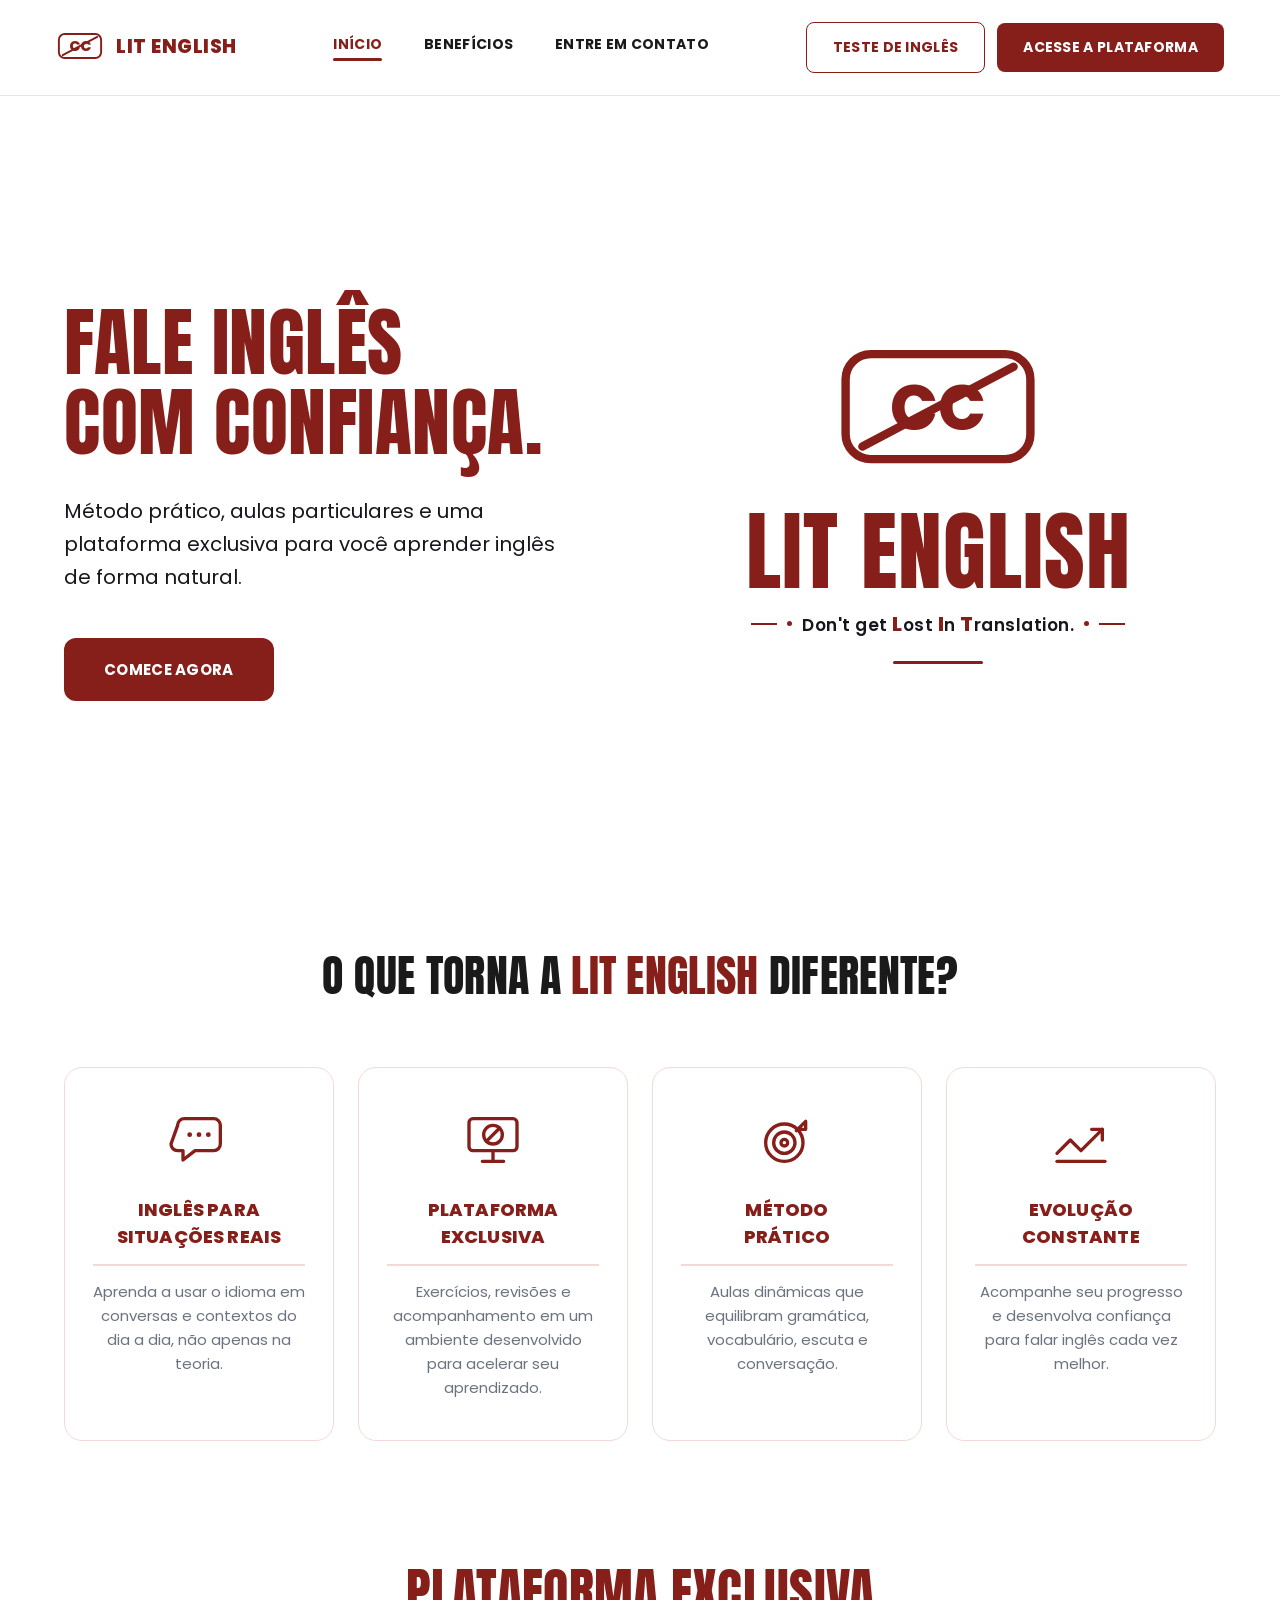
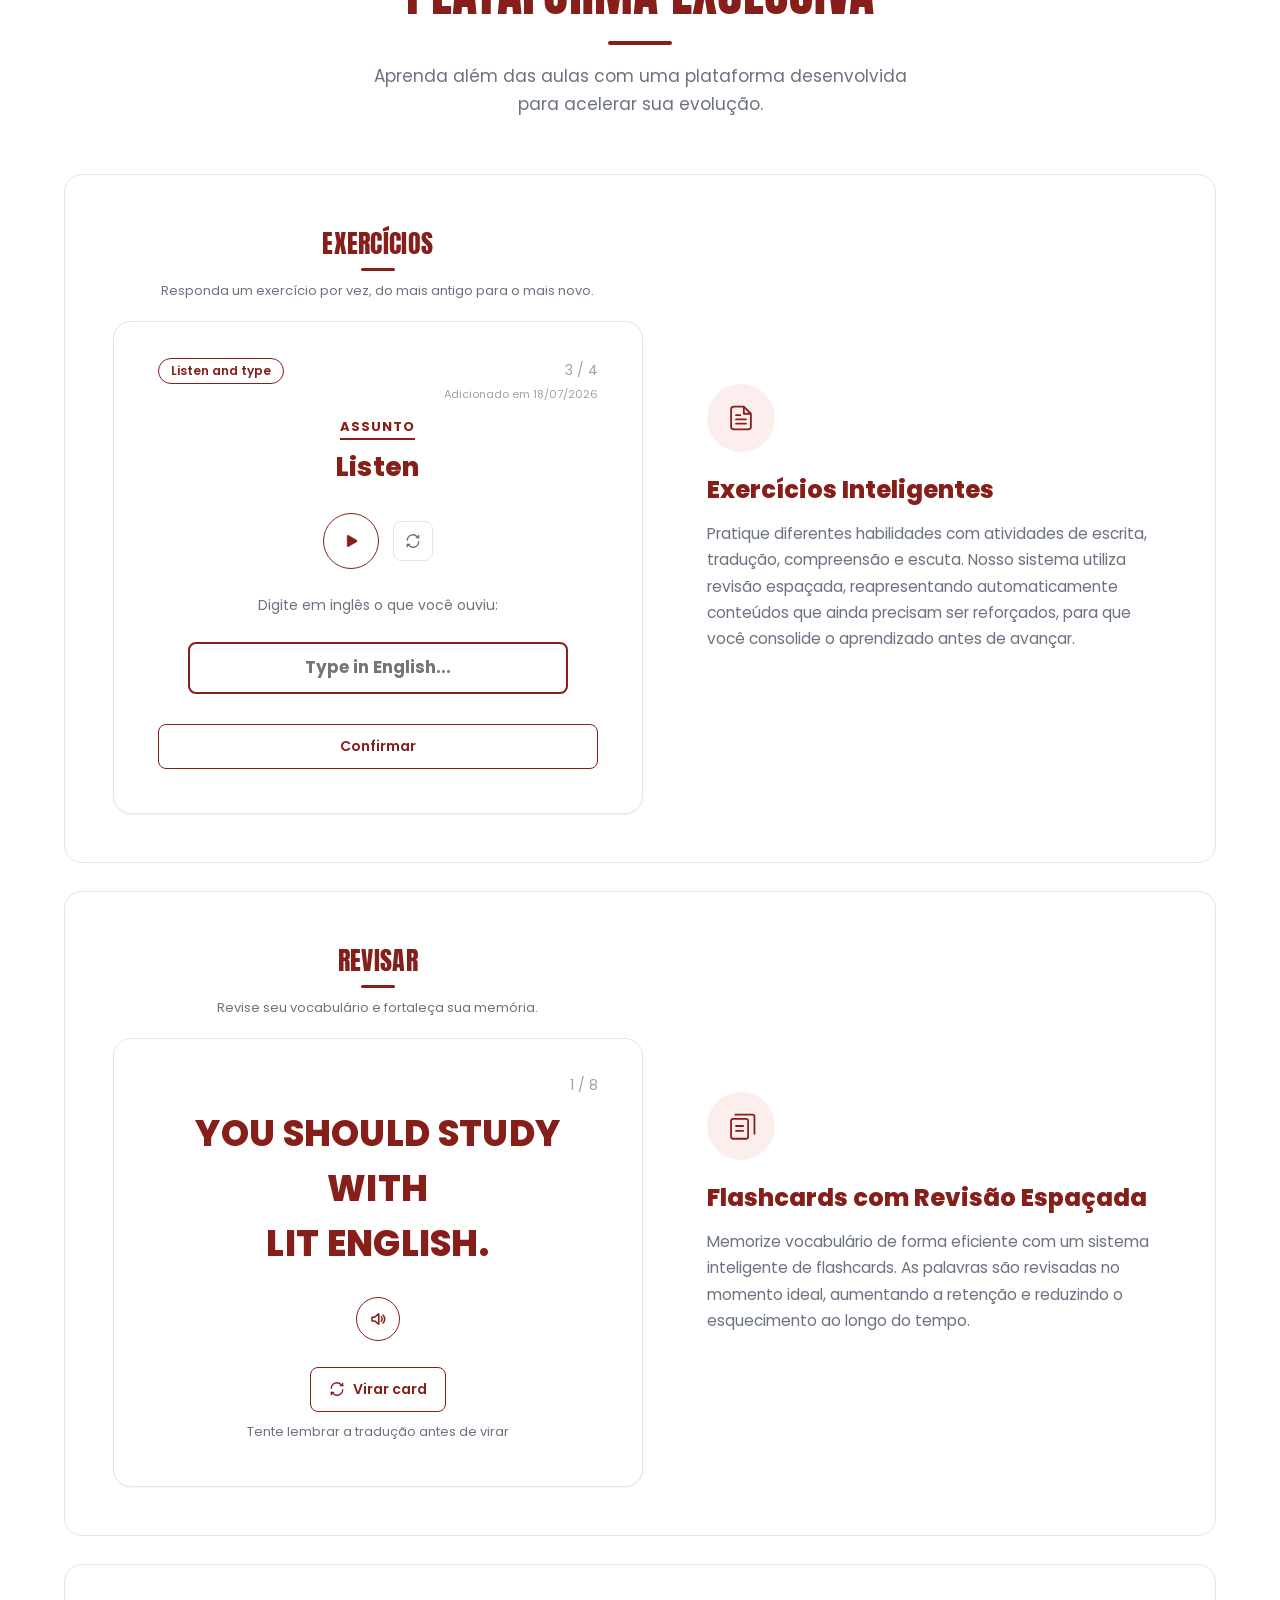
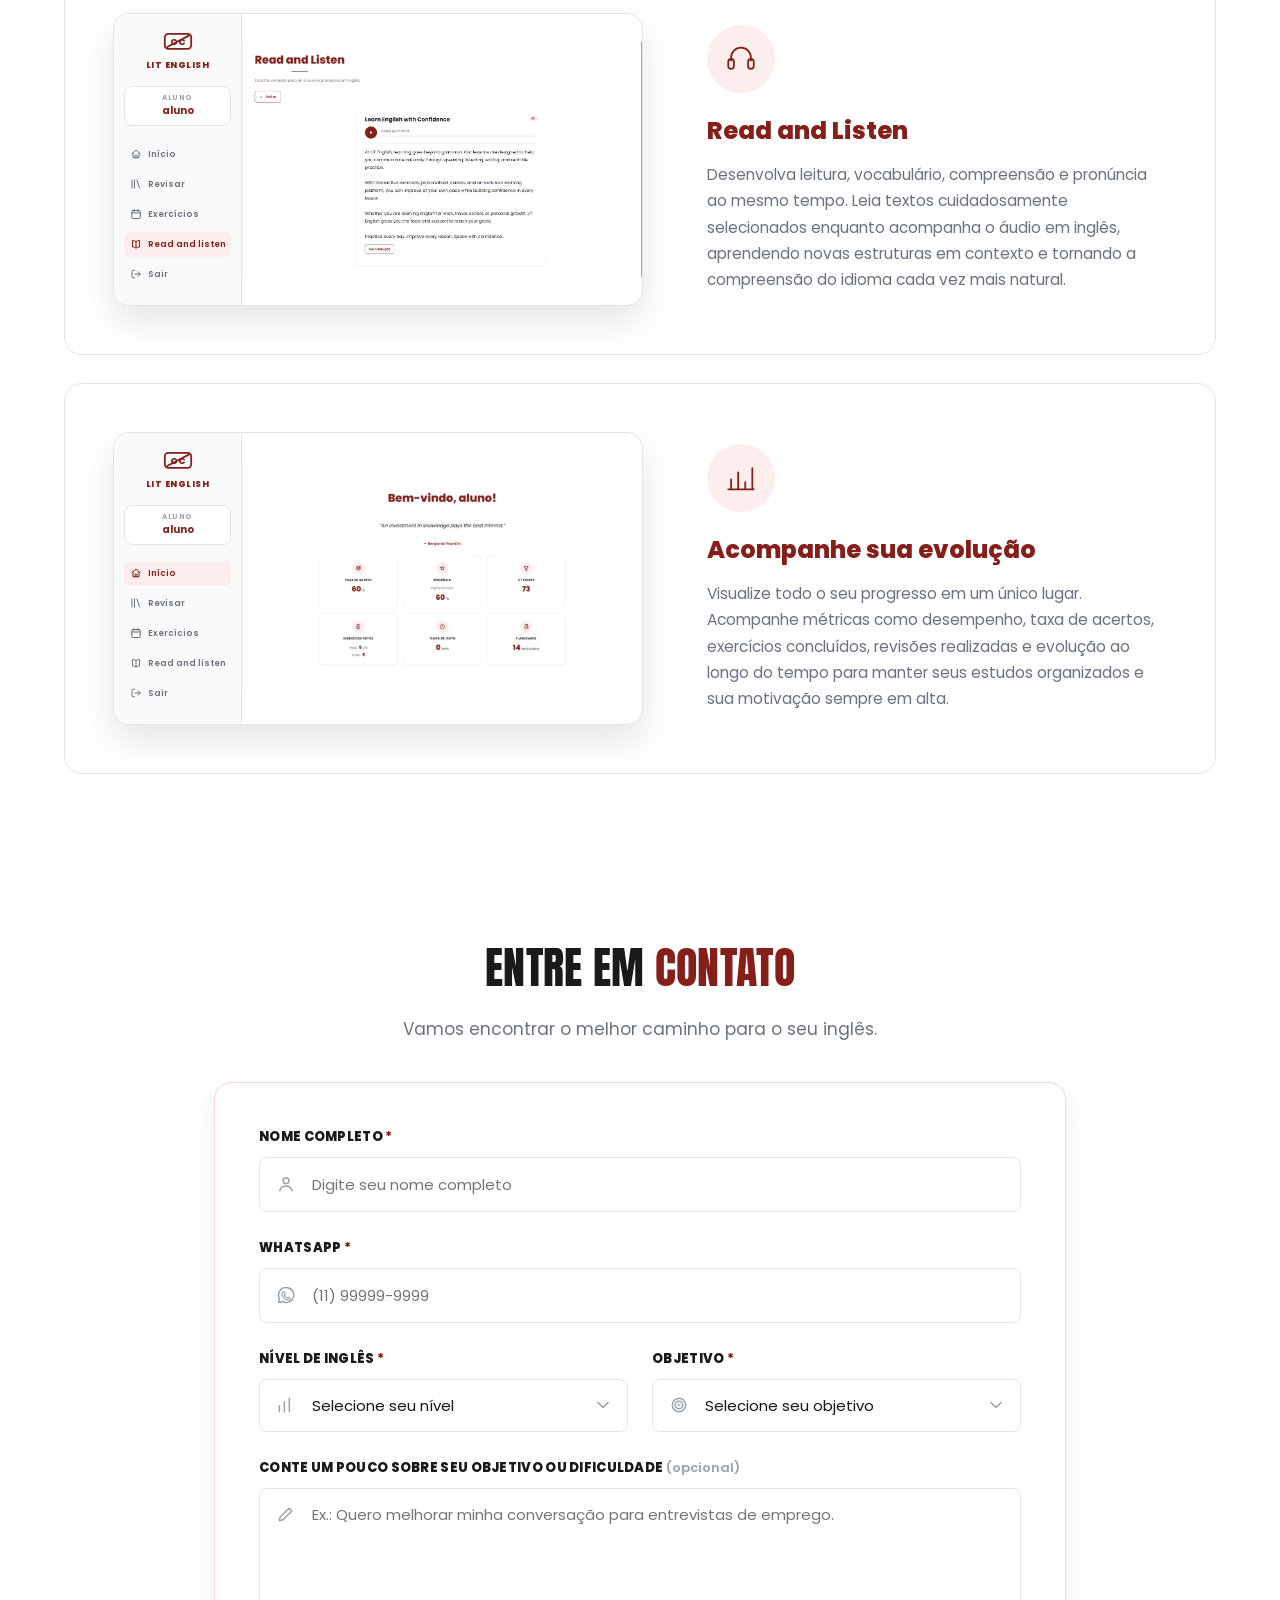
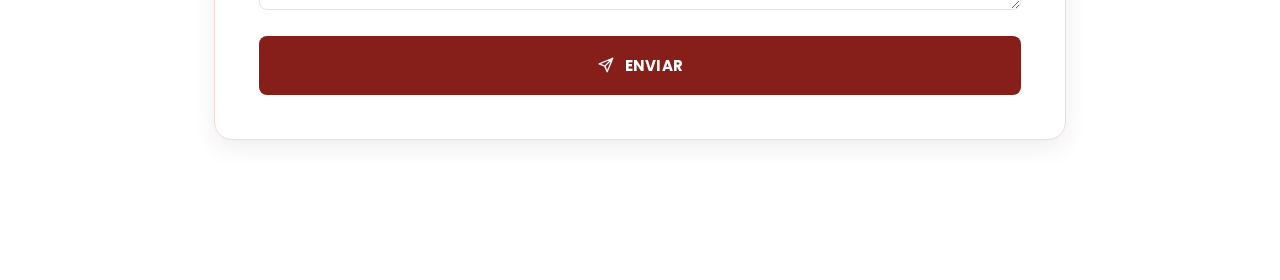
==== lit_english_frontend/index.html @ 0f7f9ee0 "visu" ====
<!DOCTYPE html>
<html lang="pt-BR">
<head>
  <meta charset="UTF-8" />
  <meta name="viewport" content="width=device-width, initial-scale=1.0" />
  <title>LIT English — Fale Inglês com Confiança</title>
  <link rel="stylesheet" href="css/style.css" />
  <link rel="stylesheet" href="css/landing.css" />
</head>
<body>

  <div class="landing">

    <!-- HEADER -->
    <header class="landing-header">
      <div class="logo">
        <svg class="logo-mark" viewBox="0 0 100 70" xmlns="http://www.w3.org/2000/svg">
          <rect x="6" y="6" width="88" height="50" rx="12" fill="none" stroke="#861E19" stroke-width="4"/>
          <text x="50" y="42" text-anchor="middle" font-family="Poppins, sans-serif" font-weight="800" font-size="30" fill="#861E19">CC</text>
          <line x1="14" y1="50" x2="86" y2="12" stroke="#861E19" stroke-width="4" stroke-linecap="round"/>
        </svg>
        <div class="logo-word">LIT ENGLISH</div>
      </div>

      <nav class="landing-nav">
        <a href="#inicio" class="landing-nav-link active">Início</a>
        <a href="#beneficios" class="landing-nav-link">Benefícios</a>
        <a href="#contato" class="landing-nav-link">Entre em Contato</a>
      </nav>

      <div class="landing-header-actions">
        <a href="#" id="teste-ingles-link" class="btn-outline-primary">Teste de Inglês</a>
        <a href="login.html" class="btn-solid-primary">Acesse a Plataforma</a>
      </div>
    </header>

    <!-- HERO -->
    <section class="landing-hero" id="inicio">
      <div class="landing-hero-copy">
        <h1>Fale inglês<br />com confiança.</h1>
        <p>Método prático, aulas particulares e uma plataforma exclusiva para você aprender inglês de forma natural.</p>
        <button type="button" class="btn-solid-primary" data-wip>Comece Agora</button>
      </div>

      <div class="landing-hero-visual">
        <div class="landing-hero-badge">
          <svg class="logo-mark" viewBox="0 0 100 70" xmlns="http://www.w3.org/2000/svg">
            <rect x="6" y="6" width="88" height="50" rx="12" fill="none" stroke="#861E19" stroke-width="4"/>
            <text x="50" y="42" text-anchor="middle" font-family="Poppins, sans-serif" font-weight="800" font-size="30" fill="#861E19">CC</text>
            <line x1="14" y1="50" x2="86" y2="12" stroke="#861E19" stroke-width="4" stroke-linecap="round"/>
          </svg>
          <div class="logo-word">LIT ENGLISH</div>
          <div class="logo-tagline-row">
            <span class="tagline-dash"></span>
            <span class="tagline-dot"></span>
            <p class="hero-badge-tagline">Don't get <span class="accent">L</span>ost <span class="accent">I</span>n <span class="accent">T</span>ranslation.</p>
            <span class="tagline-dot"></span>
            <span class="tagline-dash"></span>
          </div>
          <div class="logo-rule"></div>
        </div>
      </div>
    </section>

    <!-- BENEFÍCIOS / DIFERENCIAIS -->
    <section class="landing-benefits" id="beneficios">
      <div class="benefits-heading">
        <h2>O que torna a <span class="highlight">LIT ENGLISH</span> diferente?</h2>
      </div>

      <div class="benefits-grid">

        <div class="benefit-card">
          <div class="benefit-icon">
            <svg viewBox="0 0 48 48" fill="none" xmlns="http://www.w3.org/2000/svg">
              <path d="M8 13a5 5 0 0 1 5-5h22a5 5 0 0 1 5 5v14a5 5 0 0 1-5 5H21l-9 7v-7h-4a5 5 0 0 1-5-5Z" stroke-width="2.5" stroke-linejoin="round"/>
              <circle cx="17" cy="20" r="1.8"/>
              <circle cx="24" cy="20" r="1.8"/>
              <circle cx="31" cy="20" r="1.8"/>
            </svg>
          </div>
          <h3>Inglês para<br />Situações Reais</h3>
          <p>Aprenda a usar o idioma em conversas e contextos do dia a dia, não apenas na teoria.</p>
        </div>

        <div class="benefit-card">
          <div class="benefit-icon">
            <svg viewBox="0 0 48 48" fill="none" xmlns="http://www.w3.org/2000/svg">
              <rect x="6" y="8" width="36" height="24" rx="3" stroke-width="2.5"/>
              <path d="M16 40h16M24 32v8" stroke-width="2.5" stroke-linecap="round"/>
              <circle cx="24" cy="20" r="7" stroke-width="2.5"/>
              <path d="M19 25l10-10" stroke-width="2.5" stroke-linecap="round"/>
            </svg>
          </div>
          <h3>Plataforma<br />Exclusiva</h3>
          <p>Exercícios, revisões e acompanhamento em um ambiente desenvolvido para acelerar seu aprendizado.</p>
        </div>

        <div class="benefit-card">
          <div class="benefit-icon">
            <svg viewBox="0 0 48 48" fill="none" xmlns="http://www.w3.org/2000/svg">
              <circle cx="22" cy="26" r="14" stroke-width="2.5"/>
              <circle cx="22" cy="26" r="8" stroke-width="2.5"/>
              <circle cx="22" cy="26" r="2.5" stroke-width="2.5"/>
              <path d="M31 17l7-7M38 10v6h-6" stroke-width="2.5" stroke-linecap="round" stroke-linejoin="round"/>
            </svg>
          </div>
          <h3>Método<br />Prático</h3>
          <p>Aulas dinâmicas que equilibram gramática, vocabulário, escuta e conversação.</p>
        </div>

        <div class="benefit-card">
          <div class="benefit-icon">
            <svg viewBox="0 0 48 48" fill="none" xmlns="http://www.w3.org/2000/svg">
              <path d="M6 34l10-10 8 8 16-16" stroke-width="2.5" stroke-linecap="round" stroke-linejoin="round"/>
              <path d="M32 16h8v8" stroke-width="2.5" stroke-linecap="round" stroke-linejoin="round"/>
              <path d="M6 40h36" stroke-width="2.5" stroke-linecap="round"/>
            </svg>
          </div>
          <h3>Evolução<br />Constante</h3>
          <p>Acompanhe seu progresso e desenvolva confiança para falar inglês cada vez melhor.</p>
        </div>

      </div>
    </section>

    <!-- PLATAFORMA EXCLUSIVA -->
    <section class="landing-showcase" id="plataforma">
      <div class="showcase-heading">
        <h2>Plataforma Exclusiva</h2>
        <p>Aprenda além das aulas com uma plataforma desenvolvida<br />para acelerar sua evolução.</p>
      </div>

      <!-- Linha 1: Exercícios -->
      <div class="showcase-row">
        <div class="showcase-mock">
          <div class="showcase-mock-heading">
            <h3>Exercícios</h3>
            <p>Responda um exercício por vez, do mais antigo para o mais novo.</p>
          </div>

          <div class="review-card showcase-card" aria-hidden="true">
            <div style="display:flex;justify-content:space-between;align-items:center;">
              <span style="font-size:12px;font-weight:600;color:var(--primary);border:1px solid var(--primary);border-radius:20px;padding:3px 12px;">Listen and type</span>
              <span class="counter" style="align-self:auto;">3 / 4</span>
            </div>
            <div style="text-align:right;font-size:11px;color:var(--text-muted);margin-top:2px;">Adicionado em 18/07/2026</div>

            <div class="card-body">
              <div>
                <span style="font-size:13px;font-weight:700;color:var(--primary);letter-spacing:1px;text-transform:uppercase;border-bottom:2px solid var(--primary);padding-bottom:2px;">Assunto</span>
                <p class="front-text" style="font-size:26px;text-transform:none;margin:10px 0 0;">Listen</p>
              </div>

              <div style="display:flex;align-items:center;justify-content:center;gap:14px;">
                <button type="button" class="speak-btn" style="width:56px;height:56px;" tabindex="-1"><svg viewBox="0 0 24 24" fill="currentColor" stroke="none"><path d="M7 5.5v13a1 1 0 0 0 1.5.87l11-6.5a1 1 0 0 0 0-1.74l-11-6.5A1 1 0 0 0 7 5.5Z"/></svg></button>
                <button type="button" class="icon-btn" style="width:40px;height:40px;" tabindex="-1"><svg viewBox="0 0 24 24" fill="none" stroke-width="2" stroke-linecap="round" stroke-linejoin="round"><path d="M3.5 11a8.5 8.5 0 0 1 14.6-5.7L20.5 7"/><path d="M20.5 13a8.5 8.5 0 0 1-14.6 5.7L3.5 17"/><path d="M20.5 3.5V7H17M3.5 20.5V17H7"/></svg></button>
              </div>

              <div style="font-size:14px;color:var(--text-secondary);">Digite em inglês o que você ouviu:</div>
              <textarea rows="1" placeholder="Type in English..." readonly tabindex="-1" style="width:100%;max-width:380px;text-align:center;border:2px solid var(--primary);border-radius:8px;padding:12px 16px;font-size:17px;font-weight:700;color:var(--primary);outline:none;background:var(--bg);font-family:inherit;line-height:1.4;resize:none;min-height:52px;box-sizing:border-box;"></textarea>
            </div>

            <div class="review-actions">
              <button type="button" class="btn btn-outline btn-block" tabindex="-1">Confirmar</button>
            </div>
          </div>
        </div>

        <div class="showcase-text">
          <div class="showcase-icon">
            <svg viewBox="0 0 48 48" fill="none" xmlns="http://www.w3.org/2000/svg">
              <path d="M28 8H14a4 4 0 0 0-4 4v24a4 4 0 0 0 4 4h20a4 4 0 0 0 4-4V18Z" stroke-width="2.5" stroke-linejoin="round"/>
              <path d="M28 8v10h10" stroke-width="2.5" stroke-linejoin="round"/>
              <path d="M17 26h14M17 32h14M17 20h6" stroke-width="2.5" stroke-linecap="round"/>
            </svg>
          </div>
          <h3>Exercícios Inteligentes</h3>
          <p>Pratique diferentes habilidades com atividades de escrita, tradução, compreensão e escuta. Nosso sistema utiliza revisão espaçada, reapresentando automaticamente conteúdos que ainda precisam ser reforçados, para que você consolide o aprendizado antes de avançar.</p>
        </div>
      </div>

      <!-- Linha 2: Revisar -->
      <div class="showcase-row">
        <div class="showcase-mock">
          <div class="showcase-mock-heading">
            <h3>Revisar</h3>
            <p>Revise seu vocabulário e fortaleça sua memória.</p>
          </div>

          <div class="review-card showcase-card" aria-hidden="true">
            <div class="counter">1 / 8</div>
            <div class="card-body">
              <p class="front-text">You should study with<br />LIT English.</p>
              <button type="button" class="speak-btn" tabindex="-1"><svg viewBox="0 0 24 24" fill="none" stroke-width="2" stroke-linecap="round" stroke-linejoin="round"><path d="M4 9.5v5h3.5L13 19V5L7.5 9.5H4Z"/><path d="M16.2 9a4 4 0 0 1 0 6"/><path d="M18.6 6.6a7.5 7.5 0 0 1 0 10.8"/></svg></button>
            </div>
            <div class="review-actions">
              <button type="button" class="btn btn-outline flip-btn" tabindex="-1"><svg viewBox="0 0 24 24" fill="none" stroke-width="2" stroke-linecap="round" stroke-linejoin="round"><path d="M3.5 11a8.5 8.5 0 0 1 14.6-5.7L20.5 7"/><path d="M20.5 13a8.5 8.5 0 0 1-14.6 5.7L3.5 17"/><path d="M20.5 3.5V7H17M3.5 20.5V17H7"/></svg><span>Virar card</span></button>
              <p class="review-hint">Tente lembrar a tradução antes de virar</p>
            </div>
          </div>
        </div>

        <div class="showcase-text">
          <div class="showcase-icon">
            <svg viewBox="0 0 48 48" fill="none" xmlns="http://www.w3.org/2000/svg">
              <rect x="10" y="14" width="24" height="28" rx="3" stroke-width="2.5"/>
              <path d="M16 8h24a3 3 0 0 1 3 3v24" stroke-width="2.5" stroke-linecap="round"/>
              <path d="M17 24h10M17 31h10" stroke-width="2.5" stroke-linecap="round"/>
            </svg>
          </div>
          <h3>Flashcards com Revisão Espaçada</h3>
          <p>Memorize vocabulário de forma eficiente com um sistema inteligente de flashcards. As palavras são revisadas no momento ideal, aumentando a retenção e reduzindo o esquecimento ao longo do tempo.</p>
        </div>
      </div>

      <!-- Linha 3: Read and Listen -->
      <div class="showcase-row">
        <div class="showcase-mock">
          <div class="showcase-browser showcase-card" aria-hidden="true">
            <aside class="showcase-browser-sidebar">
              <div class="showcase-browser-logo">
                <svg viewBox="0 0 100 70" xmlns="http://www.w3.org/2000/svg">
                  <rect x="6" y="6" width="88" height="50" rx="12" fill="none" stroke="#861E19" stroke-width="6"/>
                  <text x="50" y="42" text-anchor="middle" font-family="Poppins, sans-serif" font-weight="800" font-size="30" fill="#861E19">CC</text>
                  <line x1="14" y1="50" x2="86" y2="12" stroke="#861E19" stroke-width="6" stroke-linecap="round"/>
                </svg>
                <span>LIT ENGLISH</span>
              </div>

              <div class="showcase-browser-badge">
                <span class="label">ALUNO</span>
                <span class="name">aluno</span>
              </div>

              <nav class="showcase-browser-nav">
                <span class="sbn-item"><svg viewBox="0 0 24 24" fill="none" stroke-width="2" stroke-linecap="round" stroke-linejoin="round"><path d="M4 11.5 12 4l8 7.5"/><path d="M6 10v9.5h12V10"/><path d="M10 19.5v-5h4v5"/></svg>Início</span>
                <span class="sbn-item"><svg viewBox="0 0 24 24" fill="none" stroke-width="2" stroke-linecap="round" stroke-linejoin="round"><path d="M4 4v16"/><path d="M9 4v16"/><path d="M14 4l5 16"/></svg>Revisar</span>
                <span class="sbn-item"><svg viewBox="0 0 24 24" fill="none" stroke-width="2" stroke-linecap="round" stroke-linejoin="round"><rect x="3.5" y="5" width="17" height="16" rx="2.5"/><path d="M8 3v4M16 3v4M3.5 10h17"/></svg>Exercícios</span>
                <span class="sbn-item active"><svg viewBox="0 0 24 24" fill="none" stroke-width="2" stroke-linecap="round" stroke-linejoin="round"><path d="M12 7c-1.5-1.3-4-2-7-2v13c3 0 5.5.7 7 2 1.5-1.3 4-2 7-2V5c-3 0-5.5.7-7 2Z"/><path d="M12 7v13"/></svg>Read and listen</span>
                <span class="sbn-item"><svg viewBox="0 0 24 24" fill="none" stroke-width="2" stroke-linecap="round" stroke-linejoin="round"><path d="M9 19.5H6a2 2 0 0 1-2-2v-11a2 2 0 0 1 2-2h3"/><path d="M16 16.5l4.5-4.5-4.5-4.5"/><path d="M20.5 12H10"/></svg>Sair</span>
              </nav>
            </aside>

            <div class="showcase-browser-content">
              <img src="img/showcase-textos.png" alt="Tela Read and Listen da plataforma LIT English" />
            </div>
          </div>
        </div>

        <div class="showcase-text">
          <div class="showcase-icon">
            <svg viewBox="0 0 48 48" fill="none" xmlns="http://www.w3.org/2000/svg">
              <path d="M10 26v-4a14 14 0 0 1 28 0v4" stroke-width="2.5" stroke-linecap="round"/>
              <rect x="6" y="24" width="8" height="14" rx="4" stroke-width="2.5"/>
              <rect x="34" y="24" width="8" height="14" rx="4" stroke-width="2.5"/>
            </svg>
          </div>
          <h3>Read and Listen</h3>
          <p>Desenvolva leitura, vocabulário, compreensão e pronúncia ao mesmo tempo. Leia textos cuidadosamente selecionados enquanto acompanha o áudio em inglês, aprendendo novas estruturas em contexto e tornando a compreensão do idioma cada vez mais natural.</p>
        </div>
      </div>

      <!-- Linha 4: Dashboard / Início -->
      <div class="showcase-row">
        <div class="showcase-mock">
          <div class="showcase-browser showcase-card" aria-hidden="true">
            <aside class="showcase-browser-sidebar">
              <div class="showcase-browser-logo">
                <svg viewBox="0 0 100 70" xmlns="http://www.w3.org/2000/svg">
                  <rect x="6" y="6" width="88" height="50" rx="12" fill="none" stroke="#861E19" stroke-width="6"/>
                  <text x="50" y="42" text-anchor="middle" font-family="Poppins, sans-serif" font-weight="800" font-size="30" fill="#861E19">CC</text>
                  <line x1="14" y1="50" x2="86" y2="12" stroke="#861E19" stroke-width="6" stroke-linecap="round"/>
                </svg>
                <span>LIT ENGLISH</span>
              </div>

              <div class="showcase-browser-badge">
                <span class="label">ALUNO</span>
                <span class="name">aluno</span>
              </div>

              <nav class="showcase-browser-nav">
                <span class="sbn-item active"><svg viewBox="0 0 24 24" fill="none" stroke-width="2" stroke-linecap="round" stroke-linejoin="round"><path d="M4 11.5 12 4l8 7.5"/><path d="M6 10v9.5h12V10"/><path d="M10 19.5v-5h4v5"/></svg>Início</span>
                <span class="sbn-item"><svg viewBox="0 0 24 24" fill="none" stroke-width="2" stroke-linecap="round" stroke-linejoin="round"><path d="M4 4v16"/><path d="M9 4v16"/><path d="M14 4l5 16"/></svg>Revisar</span>
                <span class="sbn-item"><svg viewBox="0 0 24 24" fill="none" stroke-width="2" stroke-linecap="round" stroke-linejoin="round"><rect x="3.5" y="5" width="17" height="16" rx="2.5"/><path d="M8 3v4M16 3v4M3.5 10h17"/></svg>Exercícios</span>
                <span class="sbn-item"><svg viewBox="0 0 24 24" fill="none" stroke-width="2" stroke-linecap="round" stroke-linejoin="round"><path d="M12 7c-1.5-1.3-4-2-7-2v13c3 0 5.5.7 7 2 1.5-1.3 4-2 7-2V5c-3 0-5.5.7-7 2Z"/><path d="M12 7v13"/></svg>Read and listen</span>
                <span class="sbn-item"><svg viewBox="0 0 24 24" fill="none" stroke-width="2" stroke-linecap="round" stroke-linejoin="round"><path d="M9 19.5H6a2 2 0 0 1-2-2v-11a2 2 0 0 1 2-2h3"/><path d="M16 16.5l4.5-4.5-4.5-4.5"/><path d="M20.5 12H10"/></svg>Sair</span>
              </nav>
            </aside>

            <div class="showcase-browser-content">
              <img src="img/showcase-home.png" alt="Tela inicial da plataforma LIT English com métricas de progresso" />
            </div>
          </div>
        </div>

        <div class="showcase-text">
          <div class="showcase-icon">
            <svg viewBox="0 0 48 48" fill="none" xmlns="http://www.w3.org/2000/svg">
              <path d="M6 40h36" stroke-width="2.5" stroke-linecap="round"/>
              <path d="M10 40V26M20 40V16M30 40V30M40 40V10" stroke-width="2.5" stroke-linecap="round"/>
            </svg>
          </div>
          <h3>Acompanhe sua evolução</h3>
          <p>Visualize todo o seu progresso em um único lugar. Acompanhe métricas como desempenho, taxa de acertos, exercícios concluídos, revisões realizadas e evolução ao longo do tempo para manter seus estudos organizados e sua motivação sempre em alta.</p>
        </div>
      </div>
    </section>

    <!-- ENTRE EM CONTATO -->
    <section class="landing-contact" id="contato">
      <div class="contact-heading">
        <h2>Entre em <span class="highlight">Contato</span></h2>
        <p>Vamos encontrar o melhor caminho para o seu inglês.</p>
      </div>

      <div class="contact-card">

        <div class="contact-field">
          <label for="contact-name">Nome completo <span class="required">*</span></label>
          <div class="contact-input">
            <svg viewBox="0 0 24 24" fill="none" xmlns="http://www.w3.org/2000/svg">
              <circle cx="12" cy="8" r="3.5" stroke-width="1.8"/>
              <path d="M4.5 20c1.4-3.6 4.2-5.5 7.5-5.5s6.1 1.9 7.5 5.5" stroke-width="1.8" stroke-linecap="round"/>
            </svg>
            <input type="text" id="contact-name" placeholder="Digite seu nome completo" />
          </div>
        </div>

        <div class="contact-field">
          <label for="contact-whatsapp">WhatsApp <span class="required">*</span></label>
          <div class="contact-input">
            <svg viewBox="0 0 24 24" fill="none" xmlns="http://www.w3.org/2000/svg">
              <path d="M12 3a9 9 0 0 0-7.8 13.4L3 21l4.8-1.2A9 9 0 1 0 12 3Z" stroke-width="1.8" stroke-linejoin="round"/>
              <path d="M8.3 8.7c.2-.6.6-.6 1-.6h.4c.2 0 .5 0 .6.4.2.6.7 1.6.7 1.8 0 .1.1.3 0 .4-.1.2-.2.3-.3.4l-.4.5c-.1.2-.3.3-.1.6.2.4 1 1.5 2 2.3 1.3 1 1.6 1.1 1.8 1 .2-.1.5-.4.7-.6.2-.2.3-.2.5-.1l1.7.9c.2.1.4.2.4.4 0 .6-.2 1.2-.5 1.4-.6.5-1.7.8-2.5.6-.9-.2-3-.9-4.7-2.6-1.4-1.4-2.2-2.8-2.5-3.7-.3-.9-.1-1.8.2-2.4Z" stroke-width="1.4" stroke-linejoin="round"/>
            </svg>
            <input type="tel" id="contact-whatsapp" placeholder="(11) 99999-9999" />
          </div>
        </div>

        <div class="contact-field-row">
          <div class="contact-field">
            <label for="contact-level">Nível de inglês <span class="required">*</span></label>
            <div class="contact-input">
              <svg viewBox="0 0 24 24" fill="none" xmlns="http://www.w3.org/2000/svg">
                <path d="M4 20V13M10 20V8M16 20V4" stroke-width="1.8" stroke-linecap="round"/>
              </svg>
              <select id="contact-level">
                <option value="" disabled selected>Selecione seu nível</option>
                <option value="iniciante">Iniciante</option>
                <option value="basico">Básico</option>
                <option value="intermediario">Intermediário</option>
                <option value="avancado">Avançado</option>
              </select>
              <svg class="contact-chevron" viewBox="0 0 24 24" fill="none" xmlns="http://www.w3.org/2000/svg">
                <path d="M6 9l6 6 6-6" stroke-width="2" stroke-linecap="round" stroke-linejoin="round"/>
              </svg>
            </div>
          </div>

          <div class="contact-field">
            <label for="contact-goal">Objetivo <span class="required">*</span></label>
            <div class="contact-input">
              <svg viewBox="0 0 24 24" fill="none" xmlns="http://www.w3.org/2000/svg">
                <circle cx="12" cy="12" r="8" stroke-width="1.8"/>
                <circle cx="12" cy="12" r="4.5" stroke-width="1.8"/>
                <circle cx="12" cy="12" r="1.3"/>
              </svg>
              <select id="contact-goal">
                <option value="" disabled selected>Selecione seu objetivo</option>
                <option value="viagem">Viagem</option>
                <option value="trabalho">Trabalho / Carreira</option>
                <option value="estudos">Estudos / Intercâmbio</option>
                <option value="conversacao">Conversação do dia a dia</option>
                <option value="outro">Outro</option>
              </select>
              <svg class="contact-chevron" viewBox="0 0 24 24" fill="none" xmlns="http://www.w3.org/2000/svg">
                <path d="M6 9l6 6 6-6" stroke-width="2" stroke-linecap="round" stroke-linejoin="round"/>
              </svg>
            </div>
          </div>
        </div>

        <div class="contact-field">
          <label for="contact-message">Conte um pouco sobre seu objetivo ou dificuldade <span class="optional">(opcional)</span></label>
          <div class="contact-input contact-input-textarea">
            <svg viewBox="0 0 24 24" fill="none" xmlns="http://www.w3.org/2000/svg">
              <path d="M4 20l1-4.5L15.5 5 19 8.5 8.5 19 4 20Z" stroke-width="1.8" stroke-linejoin="round"/>
            </svg>
            <textarea id="contact-message" rows="4" placeholder="Ex.: Quero melhorar minha conversação para entrevistas de emprego."></textarea>
          </div>
        </div>

        <button type="button" class="btn-solid-primary contact-submit" data-wip>
          <svg viewBox="0 0 24 24" fill="none" xmlns="http://www.w3.org/2000/svg">
            <path d="M21 3 3 10.5l7.5 3M21 3 13.5 21l-3-7.5M21 3l-10.5 10.5" stroke-width="1.8" stroke-linecap="round" stroke-linejoin="round"/>
          </svg>
          Enviar
        </button>

      </div>
    </section>

  </div>

  <div class="wip-toast" id="wip-toast">🚧 Em construção — em breve por aqui!</div>

  <script>
    // Ajuste esta URL para onde o app do Teste de Inglês estiver rodando.
    // Em desenvolvimento local (python3 app.py, dentro de lit_english_teste_ingles) o padrão é:
    const TESTE_INGLES_URL = "https://testlit.up.railway.app/";

    document.getElementById('teste-ingles-link').addEventListener('click', (e) => {
      e.preventDefault();
      window.location.href = TESTE_INGLES_URL;
    });

    const toast = document.getElementById('wip-toast');
    let hideTimer;
    document.querySelectorAll('[data-wip]').forEach((el) => {
      el.addEventListener('click', () => {
        toast.classList.add('show');
        clearTimeout(hideTimer);
        hideTimer = setTimeout(() => toast.classList.remove('show'), 2200);
      });
    });
  </script>

</body>
</html>
---- lit_english_frontend/css/style.css ----
/* ==========================================================================
   LIT English — Frontend
   Design tokens extraídos das telas de referência (logo + tela "Revisar")
   ========================================================================== */

@import url('https://fonts.googleapis.com/css2?family=Poppins:wght@400;500;600;700;800&display=swap');

:root {
  --primary: #861E19;
  --primary-dark: #6B1814;
  --primary-pale: #FCEEEC;
  --primary-pale-border: #F4D9D6;
  --nav-inactive: #1A1A1A;

  --sidebar-bg: #FAFAFA;
  --bg: #FFFFFF;
  --border: #E5E5E5;

  --text: #16161D;
  --text-secondary: #6B7280;
  --text-muted: #9CA3AF;

  --radius-lg: 18px;
  --radius-md: 12px;
  --radius-sm: 8px;

  --shadow-sm: 0 1px 2px rgba(20, 20, 30, 0.05);
  --shadow-md: 0 8px 24px rgba(20, 20, 30, 0.07);

  --sidebar-width: 260px;
}

* {
  box-sizing: border-box;
}

html, body {
  margin: 0;
  padding: 0;
}

body {
  font-family: 'Poppins', system-ui, -apple-system, 'Segoe UI', sans-serif;
  color: var(--text);
  background: var(--bg);
  -webkit-font-smoothing: antialiased;
}

button, input {
  font-family: inherit;
}

a {
  color: inherit;
  text-decoration: none;
}

svg {
  display: block;
}

/* ---------- Logo ---------- */

.logo {
  display: flex;
  flex-direction: column;
  align-items: center;
  gap: 6px;
}

.logo-mark {
  width: 74px;
  height: 52px;
}

.logo-word {
  font-weight: 800;
  font-size: 22px;
  letter-spacing: 0.5px;
  color: var(--primary);
  line-height: 1;
}

.logo-rule {
  width: 56px;
  height: 2px;
  background: var(--primary);
  border-radius: 2px;
}

.logo-tagline {
  font-size: 9px;
  font-weight: 600;
  letter-spacing: 0.5px;
  color: var(--primary);
  text-transform: capitalize;
}

/* ==========================================================================
   Auth (login) page
   ========================================================================== */

.auth-page {
  min-height: 100vh;
  display: flex;
  align-items: center;
  justify-content: center;
  background:
    radial-gradient(60% 50% at 50% 0%, var(--primary-pale) 0%, var(--bg) 70%);
  padding: 24px;
}

.auth-wrapper {
  width: 100%;
  max-width: 380px;
  display: flex;
  flex-direction: column;
  align-items: center;
  gap: 28px;
}

.auth-card {
  width: 100%;
  background: var(--bg);
  border: 1px solid var(--border);
  border-radius: var(--radius-lg);
  box-shadow: var(--shadow-md);
  padding: 32px 28px;
}

.auth-back-link {
  font-size: 13px;
  font-weight: 600;
  color: var(--text-secondary);
  transition: color 0.15s ease;
  margin-top: -8px;
}

.auth-back-link:hover {
  color: var(--primary);
}

.auth-card h1 {
  font-size: 22px;
  font-weight: 700;
  margin: 0 0 6px;
}

.auth-card .muted {
  font-size: 14px;
  color: var(--text-secondary);
  margin: 0 0 24px;
}

.field {
  display: flex;
  flex-direction: column;
  gap: 6px;
  margin-bottom: 16px;
}

.field label {
  font-size: 13px;
  font-weight: 600;
  color: var(--text);
}

.field input,
.field select {
  border: 1px solid var(--border);
  border-radius: var(--radius-sm);
  padding: 11px 14px;
  font-size: 14px;
  color: var(--text);
  background: var(--bg);
  transition: border-color 0.15s ease, box-shadow 0.15s ease;
}

.field input:focus,
.field select:focus {
  outline: none;
  border-color: var(--primary);
  box-shadow: 0 0 0 3px rgba(134, 30, 25, 0.12);
}

.btn {
  display: inline-flex;
  align-items: center;
  justify-content: center;
  gap: 8px;
  font-size: 14px;
  font-weight: 600;
  padding: 11px 18px;
  border-radius: var(--radius-sm);
  border: 1px solid transparent;
  cursor: pointer;
  transition: background 0.15s ease, border-color 0.15s ease, opacity 0.15s ease, transform 0.05s ease;
}

.btn:active {
  transform: translateY(1px);
}

.btn:disabled {
  opacity: 0.6;
  cursor: not-allowed;
}

.btn-primary {
  background: var(--primary);
  color: #fff;
}

.btn-primary:hover:not(:disabled) {
  background: var(--primary-dark);
}

.btn-outline {
  background: var(--bg);
  border-color: var(--primary);
  color: var(--primary);
}

.btn-outline:hover:not(:disabled) {
  background: var(--primary-pale);
}

.btn-block {
  width: 100%;
  margin-top: 4px;
}

.form-error,
.form-info {
  font-size: 13px;
  margin: 14px 0 0;
  padding: 10px 12px;
  border-radius: var(--radius-sm);
  line-height: 1.45;
}

.form-error {
  color: #8A1620;
  background: #FCEEEC;
  border: 1px solid #F4D9D6;
}

.form-info {
  color: #1F4D8A;
  background: #EEF3FC;
  border: 1px solid #D6E2F4;
}

.auth-footer {
  font-size: 13px;
  color: var(--text-secondary);
  text-align: center;
  margin: 0;
}

.auth-link {
  color: #861E19;
  font-weight: 600;
  text-decoration: none;
}

.auth-link:hover {
  text-decoration: underline;
}

.email-split-field {
  display: flex;
  align-items: center;
  background: var(--surface-alt, #f0f4ff);
  border: 1.5px solid var(--border, #dde3ef);
  border-radius: var(--radius-sm, 10px);
  overflow: hidden;
}

.email-split-field input[type="text"] {
  flex: 1;
  border: none;
  background: transparent;
  padding: 11px 14px;
  font-size: 14px;
  color: var(--text-primary);
  outline: none;
  min-width: 0;
}

.email-split-field input[type="text"]:focus {
  box-shadow: none;
}

.email-domain {
  padding: 11px 14px;
  font-size: 14px;
  color: var(--text-secondary);
  background: var(--border, #dde3ef);
  white-space: nowrap;
  flex-shrink: 0;
}

/* ==========================================================================
   App shell (sidebar + main)
   ========================================================================== */

.app-shell {
  display: flex;
  min-height: 100vh;
}

.sidebar {
  width: var(--sidebar-width);
  flex-shrink: 0;
  background: var(--sidebar-bg);
  border-right: 1px solid var(--border);
  padding: 28px 18px;
  display: flex;
  flex-direction: column;
  gap: 22px;
}

.sidebar .logo {
  background: var(--bg);
  border: 1px solid var(--border);
  border-radius: var(--radius-md);
  padding: 16px 10px;
}

.aluno-badge {
  background: var(--primary-pale);
  border-radius: var(--radius-md);
  padding: 12px 16px;
  display: flex;
  flex-direction: column;
  gap: 2px;
}

.aluno-badge .label {
  font-size: 11px;
  font-weight: 600;
  letter-spacing: 0.6px;
  color: var(--text-secondary);
  text-transform: uppercase;
}

.aluno-badge .name {
  font-size: 15px;
  font-weight: 700;
  color: var(--text);
}

.nav {
  display: flex;
  flex-direction: column;
  gap: 4px;
}

.nav-item {
  display: flex;
  align-items: center;
  gap: 12px;
  width: 100%;
  border: none;
  background: transparent;
  padding: 11px 14px;
  border-radius: var(--radius-md);
  font-size: 14.5px;
  font-weight: 500;
  color: var(--nav-inactive);
  cursor: pointer;
  text-align: left;
}

.nav-item svg {
  flex-shrink: 0;
  width: 19px;
  height: 19px;
  stroke: currentColor;
}

.nav-item:hover {
  background: rgba(0, 0, 0, 0.06);
}

.nav-item.active {
  background: var(--primary-pale);
  color: var(--primary);
  font-weight: 600;
}

.nav-item.active:hover {
  background: var(--primary-pale);
}

.nav-spacer {
  flex: 1;
}

.card {
  background: var(--bg);
  border: 1px solid var(--border);
  border-radius: var(--radius-lg);
  box-shadow: var(--shadow-sm);
}

/* ---- QA: tela centralizada ---- */

.qa-page .section-header {
  flex-direction: column;
  align-items: center;
  text-align: center;
}

.qa-card {
  max-width: 620px;
  margin: 0 auto 20px;
  text-align: center;
}

.qa-card .qa-label {
  font-size: 11px;
  font-weight: 700;
  letter-spacing: 1px;
  color: var(--text-muted);
  margin-bottom: 8px;
}

.qa-card .qa-question {
  font-size: 22px;
  margin-bottom: 20px;
}

.qa-card .qa-btn-row {
  display: flex;
  justify-content: center;
  gap: 10px;
  margin-bottom: 24px;
}

.qa-card .qa-field {
  margin-bottom: 16px;
  text-align: left;
}

.qa-card .qa-field label {
  font-size: 13px;
  font-weight: 600;
  color: var(--text-secondary);
}

.qa-card .qa-field input {
  width: 100%;
  margin-top: 6px;
}

.qa-bank-toggle {
  display: flex;
  justify-content: center;
  margin: 12px auto 20px;
}

.qa-bank-toggle .btn {
  min-width: 260px;
}

.qa-bank {
  max-width: 620px;
  margin: 0 auto;
}

.main {
  flex: 1;
  min-width: 0;
  padding: 40px 48px;
}

.home-welcome {
  min-height: 34vh;
  display: flex;
  flex-direction: column;
  align-items: center;
  justify-content: center;
  text-align: center;
  gap: 14px;
  padding-top: 24px;
}

.home-welcome h1 {
  font-size: 46px;
  color: #861E19;
  font-weight: 800;
}

.home-welcome .home-quote {
  font-size: 20px;
  font-style: italic;
  color: var(--text);
  max-width: 560px;
}

.home-welcome .home-author {
  color: #861E19;
  font-size: 15px;
  font-weight: 600;
}

/* ---------- Métricas da tela inicial (aluno) ---------- */

.home-metrics {
  max-width: 1040px;
  margin: 12px auto 40px;
  padding: 0 8px;
}

.home-metrics-grid {
  display: grid;
  grid-template-columns: repeat(3, 1fr);
  gap: 22px;
}

.metric-card {
  background: var(--bg);
  border: 1px solid var(--border);
  border-radius: var(--radius-lg);
  box-shadow: var(--shadow-sm);
  padding: 28px 20px;
  display: flex;
  flex-direction: column;
  align-items: center;
  text-align: center;
  gap: 14px;
}

.metric-icon {
  width: 52px;
  height: 52px;
  border-radius: 50%;
  background: var(--primary-pale);
  color: var(--primary);
  display: flex;
  align-items: center;
  justify-content: center;
}

.metric-icon svg {
  width: 24px;
  height: 24px;
  stroke: currentColor;
}

.metric-label {
  font-size: 12px;
  font-weight: 700;
  letter-spacing: 0.6px;
  color: var(--text);
  text-transform: uppercase;
  margin: 0;
}

.metric-value-row {
  display: flex;
  align-items: baseline;
  justify-content: center;
  gap: 4px;
  flex-wrap: wrap;
}

.metric-value {
  font-size: 30px;
  font-weight: 800;
  color: var(--primary);
  line-height: 1;
}

.metric-unit {
  font-size: 15px;
  font-weight: 600;
  color: var(--text-secondary);
}

.metric-sub {
  font-size: 14px;
  color: var(--text-secondary);
  margin: 0;
}

.metric-sub-list {
  display: flex;
  flex-direction: column;
  gap: 4px;
}

.metric-sub-row {
  display: flex;
  align-items: baseline;
  justify-content: center;
  gap: 6px;
  font-size: 14px;
  color: var(--text-secondary);
}

.metric-sub-row .metric-sub-value {
  font-size: 18px;
  font-weight: 800;
  color: var(--primary);
}

.metric-sub-row .metric-sub-unit {
  font-size: 13px;
  font-weight: 600;
  color: var(--text-secondary);
}

.metric-card.is-loading .metric-value,
.metric-card.is-loading .metric-sub-value {
  opacity: 0.35;
}

@media (max-width: 860px) {
  .home-metrics-grid {
    grid-template-columns: repeat(2, 1fr);
  }
}

@media (max-width: 560px) {
  .home-metrics-grid {
    grid-template-columns: 1fr;
  }
}

.page-header h1 {
  display: inline-block;
  position: relative;
  font-size: clamp(28px, 5vw, 44px);
  font-weight: 800;
  color: var(--primary);
  margin: 0 0 22px;
  padding-bottom: 16px;
}

.page-header h1::after {
  content: "";
  position: absolute;
  left: 50%;
  bottom: 0;
  transform: translateX(-50%);
  width: 64px;
  height: 3px;
  border-radius: 2px;
  background: var(--primary);
}

.page-header p {
  font-size: 15px;
  color: var(--text-secondary);
  margin: 0 0 32px;
}

/* ---------- Review card ---------- */

#review-area {
  max-width: 720px;
}

.main-review {
  display: flex;
  flex-direction: column;
  align-items: center;
}

.main-review .page-header {
  width: 100%;
  max-width: 1200px;
  text-align: center;
}

.review-area-centered {
  width: 100%;
  max-width: 1200px;
  margin: 0 auto;
}

.review-area-centered .review-card {
  min-height: 640px;
  height: auto;
  padding: 72px 96px 80px;
}

.review-area-centered .front-text {
  font-size: clamp(34px, 6vw, 68px);
}

.review-area-centered .back-text {
  font-size: clamp(22px, 4vw, 40px);
}

.review-area-centered .speak-btn {
  width: 76px;
  height: 76px;
}

.review-area-centered .speak-btn svg {
  width: 32px;
  height: 32px;
}

.review-area-centered .quality-row {
  max-width: 800px;
  margin-left: auto;
  margin-right: auto;
}

.review-area-centered .state-box {
  min-height: 640px;
  justify-content: center;
  padding: 88px 64px;
}

.review-card {
  background: var(--bg);
  border: 1px solid var(--border);
  border-radius: var(--radius-lg);
  box-shadow: var(--shadow-sm);
  padding: 36px 44px 44px;
  min-height: 360px;
  height: auto;
  width: 100%;
  box-sizing: border-box;
  display: flex;
  flex-direction: column;
  transition: min-height 0.2s ease;
}

.review-card .counter {
  align-self: flex-end;
  font-size: 14px;
  color: var(--text-muted);
}

.review-card .card-body {
  flex: 1;
  display: flex;
  flex-direction: column;
  align-items: center;
  justify-content: center;
  gap: 26px;
  text-align: center;
  padding: 10px 0 4px;
  width: 100%;
  box-sizing: border-box;
  overflow-wrap: break-word;
  word-break: break-word;
}

.review-card .front-text {
  font-size: clamp(24px, 4.5vw, 36px);
  font-weight: 800;
  letter-spacing: 0.3px;
  text-transform: uppercase;
  color: var(--primary);
  margin: 0;
  overflow-wrap: break-word;
  word-break: break-word;
  max-width: 100%;
}

.review-card .back-text {
  font-size: clamp(18px, 3.2vw, 26px);
  font-weight: 700;
  color: var(--primary);
  margin: 0;
  overflow-wrap: break-word;
  word-break: break-word;
  max-width: 100%;
}

.speak-btn {
  width: 44px;
  height: 44px;
  border-radius: 50%;
  border: 1.5px solid var(--primary);
  background: var(--bg);
  color: var(--primary);
  display: flex;
  align-items: center;
  justify-content: center;
  cursor: pointer;
}

.speak-btn svg {
  width: 18px;
  height: 18px;
  stroke: currentColor;
}

.speak-btn:hover {
  background: var(--primary-pale);
}

.speak-btn:disabled {
  opacity: 0.4;
  cursor: not-allowed;
}

.review-actions {
  display: flex;
  flex-direction: column;
  align-items: center;
  gap: 10px;
  margin-top: 22px;
}

.review-hint {
  font-size: 13px;
  color: var(--text-secondary);
  margin: 0;
}

.flip-btn {
  display: inline-flex;
  align-items: center;
  gap: 8px;
}

.flip-btn svg {
  width: 16px;
  height: 16px;
  stroke: currentColor;
}

.quality-row {
  display: grid;
  grid-template-columns: repeat(4, 1fr);
  gap: 12px;
  width: 100%;
  margin-top: 4px;
}

.quality-btn {
  display: flex;
  flex-direction: column;
  align-items: center;
  justify-content: center;
  gap: 6px;
  padding: 14px 8px;
  border-radius: var(--radius-md);
  border: 1.5px solid var(--primary);
  background: var(--bg);
  color: var(--primary);
  font-size: 13.5px;
  font-weight: 600;
  cursor: pointer;
  flex-direction: row;
}

.quality-btn svg {
  width: 17px;
  height: 17px;
  stroke: currentColor;
}

.quality-btn:hover:not(:disabled) {
  background: var(--primary-pale);
}

.quality-btn.solid {
  background: var(--primary-dark);
  border-color: var(--primary-dark);
  color: #fff;
}

.quality-btn.solid:hover:not(:disabled) {
  background: var(--primary);
}

.quality-btn:disabled {
  opacity: 0.55;
  cursor: not-allowed;
}

/* ---------- Empty / info states ---------- */

.state-box {
  background: var(--bg);
  border: 1px solid var(--border);
  border-radius: var(--radius-lg);
  box-shadow: var(--shadow-sm);
  padding: 56px 40px;
  text-align: center;
  display: flex;
  flex-direction: column;
  align-items: center;
  gap: 14px;
}

.state-box .state-icon {
  width: 46px;
  height: 46px;
  color: var(--primary);
}

.state-box .state-icon svg {
  width: 100%;
  height: 100%;
  stroke: currentColor;
}

.state-box h2 {
  font-size: 19px;
  font-weight: 700;
  margin: 0;
}

.state-box p {
  font-size: 14px;
  color: var(--text-secondary);
  max-width: 420px;
  margin: 0;
  line-height: 1.55;
}

.skeleton {
  background: var(--bg);
  border: 1px solid var(--border);
  border-radius: var(--radius-lg);
  min-height: 290px;
  display: flex;
  align-items: center;
  justify-content: center;
  color: var(--text-muted);
  font-size: 14px;
}

/* ---------- Toast ---------- */

.toast {
  position: fixed;
  bottom: 28px;
  left: 50%;
  transform: translateX(-50%);
  background: var(--text);
  color: #fff;
  font-size: 13.5px;
  font-weight: 500;
  padding: 12px 20px;
  border-radius: var(--radius-md);
  box-shadow: var(--shadow-md);
  z-index: 50;
  max-width: 90vw;
}

/* ==========================================================================
   Professor — seções (Alunos, Flashcards, etc.)
   ========================================================================== */

.section-header {
  display: flex;
  align-items: flex-start;
  justify-content: space-between;
  gap: 16px;
  margin-bottom: 24px;
}

.section-header h1 {
  font-size: 26px;
  font-weight: 700;
  margin: 0 0 6px;
}

.section-header p {
  font-size: 14.5px;
  color: var(--text-secondary);
  margin: 0;
}

.section-header .btn {
  flex-shrink: 0;
}

.settings-subsection {
  display: flex;
  flex-direction: column;
  gap: 16px;
}

.settings-subheader h2 {
  font-size: 18px;
  font-weight: 700;
  margin: 0 0 4px;
}

.settings-subheader p {
  font-size: 13.5px;
  color: var(--text-secondary);
  margin: 0 0 4px;
}

.list {
  display: flex;
  flex-direction: column;
  gap: 10px;
}

.list-row {
  display: flex;
  align-items: center;
  justify-content: space-between;
  gap: 16px;
  background: var(--bg);
  border: 1px solid var(--border);
  border-radius: var(--radius-md);
  padding: 16px 18px;
}

.list-row .info {
  min-width: 0;
}

.list-row .info .primary {
  font-size: 15px;
  font-weight: 600;
  color: var(--text);
  margin: 0 0 2px;
}

.list-row .info .secondary {
  font-size: 13px;
  color: var(--text-secondary);
  margin: 0;
  overflow: hidden;
  text-overflow: ellipsis;
  white-space: nowrap;
}

.list-row .meta {
  display: flex;
  align-items: center;
  gap: 14px;
  flex-shrink: 0;
}

.list-row .date {
  font-size: 12.5px;
  color: var(--text-muted);
  white-space: nowrap;
}

.list-row .row-actions {
  display: flex;
  align-items: center;
  gap: 6px;
}

.badge {
  display: inline-flex;
  align-items: center;
  gap: 5px;
  font-size: 12px;
  font-weight: 600;
  padding: 5px 11px;
  border-radius: 999px;
  white-space: nowrap;
}

.badge svg {
  width: 12px;
  height: 12px;
  stroke: currentColor;
}

.badge-success {
  color: #1F7A4D;
  background: #E7F6ED;
}

.badge-warning {
  color: #92400E;
  background: #FEF3C7;
}

.icon-btn {
  width: 34px;
  height: 34px;
  border-radius: var(--radius-sm);
  border: 1px solid var(--border);
  background: var(--bg);
  color: var(--text-secondary);
  display: flex;
  align-items: center;
  justify-content: center;
  cursor: pointer;
  flex-shrink: 0;
}

.icon-btn svg {
  width: 16px;
  height: 16px;
  stroke: currentColor;
}

.icon-btn:hover {
  background: var(--sidebar-bg);
  color: var(--text);
}

.icon-btn.danger:hover {
  background: var(--primary-pale);
  border-color: var(--primary-pale-border);
  color: var(--primary);
}

.btn-sm {
  padding: 7px 14px;
  font-size: 13px;
}

.btn-sm svg {
  width: 14px;
  height: 14px;
  stroke: currentColor;
}

/* ---------- Modal ---------- */

.modal-overlay {
  position: fixed;
  inset: 0;
  background: rgba(20, 20, 25, 0.45);
  display: flex;
  align-items: center;
  justify-content: center;
  padding: 24px;
  z-index: 60;
}

.modal {
  width: 100%;
  max-width: 460px;
  background: var(--bg);
  border-radius: var(--radius-lg);
  box-shadow: var(--shadow-md);
  padding: 28px;
}

.modal-header {
  display: flex;
  align-items: center;
  justify-content: space-between;
  margin-bottom: 18px;
}

.modal-header h2 {
  font-size: 18px;
  font-weight: 700;
  margin: 0;
}

.modal-header .icon-btn {
  border: none;
}

.modal-actions {
  display: flex;
  justify-content: flex-end;
  gap: 10px;
  margin-top: 22px;
}

.modal-lg {
  max-width: 560px;
}

.student-details-grid {
  display: grid;
  grid-template-columns: repeat(2, 1fr);
  gap: 12px;
  margin-top: 4px;
}

.student-details-stat {
  background: var(--sidebar-bg);
  border: 1px solid var(--border);
  border-radius: var(--radius-md);
  padding: 14px 16px;
}

.student-details-stat .label {
  font-size: 12px;
  font-weight: 600;
  color: var(--text-secondary);
  text-transform: uppercase;
  letter-spacing: 0.03em;
  margin: 0 0 6px;
}

.student-details-stat .value {
  font-size: 22px;
  font-weight: 700;
  color: var(--text);
  margin: 0;
}

.student-details-stat .value span {
  font-size: 14px;
  font-weight: 500;
  color: var(--text-muted);
}

.field textarea {
  border: 1px solid var(--border);
  border-radius: var(--radius-sm);
  padding: 11px 14px;
  font-size: 14px;
  font-family: inherit;
  color: var(--text);
  background: var(--bg);
  resize: vertical;
  min-height: 64px;
  transition: border-color 0.15s ease, box-shadow 0.15s ease;
}

.field textarea:focus {
  outline: none;
  border-color: var(--primary);
  box-shadow: 0 0 0 3px rgba(134, 30, 25, 0.12);
}

/* ==========================================================================
   Read and Listen — lista de textos, badges de nível e player
   ========================================================================== */

.texts-grid {
  display: grid;
  grid-template-columns: repeat(auto-fill, minmax(260px, 1fr));
  gap: 14px;
}

.text-card {
  background: var(--bg);
  border: 1px solid var(--border);
  border-radius: var(--radius-md);
  padding: 18px 20px;
  text-align: left;
  cursor: pointer;
  display: flex;
  flex-direction: column;
  gap: 10px;
  transition: border-color 0.15s ease, box-shadow 0.15s ease, transform 0.05s ease;
}

.text-card:hover {
  border-color: var(--primary);
  box-shadow: var(--shadow-sm);
}

.text-card:active {
  transform: translateY(1px);
}

.text-card-top {
  display: flex;
  align-items: flex-start;
  justify-content: space-between;
  gap: 10px;
}

.text-card h3 {
  font-size: 16px;
  font-weight: 700;
  margin: 0;
  color: var(--text);
}

.text-card .excerpt {
  font-size: 13px;
  color: var(--text-secondary);
  margin: 0;
  display: -webkit-box;
  -webkit-line-clamp: 2;
  -webkit-box-orient: vertical;
  overflow: hidden;
}

.level-badge {
  display: inline-flex;
  align-items: center;
  flex-shrink: 0;
  font-size: 11.5px;
  font-weight: 700;
  letter-spacing: 0.3px;
  padding: 4px 10px;
  border-radius: 999px;
  background: var(--primary-pale);
  color: var(--primary);
  white-space: nowrap;
}

/* ---------- Leitor de texto (detalhe) ---------- */

.reader-back {
  display: inline-flex;
  align-items: center;
  gap: 8px;
  margin-bottom: 18px;
}

.reader-back svg {
  width: 16px;
  height: 16px;
  stroke: currentColor;
}

.reader-card {
  background: var(--bg);
  border: 1px solid var(--border);
  border-radius: var(--radius-lg);
  box-shadow: var(--shadow-sm);
  padding: 32px 36px;
  max-width: 760px;
  margin: 0 auto;
}

.reader-card-header {
  display: flex;
  align-items: flex-start;
  justify-content: space-between;
  gap: 14px;
  margin-bottom: 6px;
}

.reader-card-header h2 {
  font-size: 22px;
  font-weight: 700;
  margin: 0;
}

.reader-body {
  font-size: 17px;
  line-height: 1.8;
  color: var(--text);
  white-space: pre-wrap;
  margin: 18px 0;
}

.reader-translation-toggle {
  margin: 0 0 18px;
}

.reader-translation {
  font-size: 14.5px;
  line-height: 1.7;
  color: var(--text-secondary);
  white-space: pre-wrap;
  background: var(--sidebar-bg);
  border: 1px solid var(--border);
  border-radius: var(--radius-md);
  padding: 14px 16px;
  margin: 0 0 18px;
}

.player-bar {
  display: flex;
  align-items: center;
  gap: 14px;
  border-bottom: 1px solid var(--border);
  padding-bottom: 20px;
  margin-bottom: 8px;
  margin-top: 12px;
}

.player-bar-top {
  border-top: none;
  border-bottom: 1px solid var(--border);
  padding-top: 0;
  padding-bottom: 20px;
  margin-top: 12px;
  margin-bottom: 0;
}

.player-play-btn {
  width: 48px;
  height: 48px;
  border-radius: 50%;
  border: none;
  background: var(--primary);
  color: #fff;
  display: flex;
  align-items: center;
  justify-content: center;
  cursor: pointer;
  flex-shrink: 0;
}

.player-play-btn:hover:not(:disabled) {
  background: var(--primary-dark);
}

.player-play-btn:disabled {
  opacity: 0.6;
  cursor: not-allowed;
}

.player-play-btn svg {
  width: 18px;
  height: 18px;
}

.player-play-btn.is-loading svg {
  visibility: hidden;
}

.player-info {
  flex: 1;
  min-width: 0;
}

.player-status {
  font-size: 13px;
  color: var(--text-secondary);
  margin: 0 0 6px;
}

.player-progress {
  height: 5px;
  border-radius: 999px;
  background: var(--primary-pale);
  overflow: hidden;
}

.player-progress-fill {
  height: 100%;
  width: 0%;
  background: var(--primary);
  border-radius: 999px;
  transition: width 0.15s linear;
}

@media (max-width: 860px) {
  .app-shell {
    flex-direction: column;
  }

  /* ---- Sidebar vira uma barra superior compacta (logo + aluno) ---- */
  .sidebar {
    width: 100%;
    flex-direction: row;
    align-items: center;
    justify-content: space-between;
    padding: 10px 14px;
    gap: 10px;
    position: sticky;
    top: 0;
    z-index: 40;
    background: var(--sidebar-bg);
    border-right: none;
    border-bottom: 1px solid var(--border);
  }

  .sidebar .logo {
    display: flex;
    align-items: center;
    gap: 8px;
    padding: 0;
    border: none;
    background: none;
    flex-shrink: 0;
  }

  .sidebar .logo-mark {
    width: 30px;
    height: auto;
  }

  .sidebar .logo-word {
    font-size: 13px;
  }

  .sidebar .logo-rule,
  .sidebar .logo-tagline {
    display: none;
  }

  .aluno-badge {
    flex-direction: row;
    align-items: center;
    gap: 6px;
    padding: 6px 12px;
  }

  .aluno-badge .label {
    display: none;
  }

  .aluno-badge .name {
    font-size: 13px;
  }

  /* ---- Nav vira uma barra fixa inferior, tipo app de celular ---- */
  .nav {
    position: fixed;
    left: 0;
    right: 0;
    bottom: 0;
    flex-direction: row;
    flex-wrap: nowrap;
    justify-content: space-around;
    align-items: stretch;
    background: var(--bg);
    border-top: 1px solid var(--border);
    padding: 6px 4px calc(6px + env(safe-area-inset-bottom, 0px));
    gap: 2px;
    z-index: 50;
    box-shadow: 0 -4px 16px rgba(20, 20, 30, 0.06);
    overflow-x: auto;
    -webkit-overflow-scrolling: touch;
  }

  .nav-spacer {
    display: none;
  }

  .nav-item {
    width: auto;
    flex: 1 1 0;
    min-width: 58px;
    flex-direction: column;
    justify-content: center;
    gap: 3px;
    padding: 6px 2px;
    border-radius: 10px;
    text-align: center;
  }

  .nav-item span {
    display: block;
    font-size: 10px;
    line-height: 1.15;
  }

  .nav-item svg {
    width: 21px;
    height: 21px;
    margin: 0 auto;
  }

  /* Espaço para o conteúdo não ficar escondido atrás da barra inferior fixa */
  .main {
    padding: 24px 12px calc(90px + env(safe-area-inset-bottom, 0px));
  }

  .toast {
    bottom: calc(84px + env(safe-area-inset-bottom, 0px));
  }

  .review-card {
    padding: 28px 16px 34px;
  }

  .review-card .front-text {
    font-size: 30px;
  }

  .review-area-centered .review-card {
    min-height: 380px;
    padding: 28px 16px 34px;
  }

  .review-area-centered .front-text {
    font-size: 32px;
  }

  .review-area-centered .back-text {
    font-size: 24px;
  }

  .review-area-centered .speak-btn {
    width: 56px;
    height: 56px;
  }

  .review-area-centered .speak-btn svg {
    width: 22px;
    height: 22px;
  }

  .review-area-centered .state-box {
    min-height: 380px;
    padding: 48px 28px;
  }

  .quality-row {
    grid-template-columns: repeat(2, 1fr);
  }

  .section-header {
    flex-direction: column;
  }

  .list-row {
    flex-direction: column;
    align-items: flex-start;
  }

  .list-row .meta {
    width: 100%;
    justify-content: space-between;
  }

  .texts-grid {
    grid-template-columns: 1fr;
  }

  .reader-card {
    padding: 22px 18px;
    max-width: none;
  }

  .player-bar {
    flex-wrap: wrap;
  }
}
---- lit_english_frontend/css/landing.css ----
/* ==========================================================================
   LIT English — Landing Page
   ========================================================================== */

@import url('https://fonts.googleapis.com/css2?family=Anton&display=swap');

.landing {
  min-height: 100vh;
  background: var(--bg);
  overflow-x: hidden;
}

/* ---------- Header / Navbar ---------- */

.landing-header {
  display: flex;
  align-items: center;
  justify-content: space-between;
  gap: 24px;
  padding: 22px 56px;
  border-bottom: 1px solid var(--border);
}

.landing-header .logo {
  flex-direction: row;
  align-items: center;
  gap: 12px;
}

.landing-header .logo-mark {
  width: 48px;
  height: 34px;
}

.landing-header .logo-word {
  font-size: 19px;
  line-height: 1.1;
}

.landing-header .logo-tagline {
  display: none;
}

.landing-header .logo-rule {
  display: none;
}

.landing-nav {
  display: flex;
  align-items: center;
  gap: 42px;
}

.landing-nav-link {
  font-size: 14px;
  font-weight: 700;
  letter-spacing: 0.3px;
  color: var(--nav-inactive);
  text-transform: uppercase;
  position: relative;
  padding-bottom: 6px;
  background: none;
  border: none;
  cursor: pointer;
  font-family: inherit;
}

.landing-nav-link {
  text-decoration: none;
  display: inline-block;
}

.landing-nav-link:hover {
  color: var(--primary);
}

.landing-nav-link.active {
  color: var(--primary);
}

.landing-nav-link.active::after {
  content: "";
  position: absolute;
  left: 0;
  right: 0;
  bottom: 0;
  height: 3px;
  border-radius: 2px;
  background: var(--primary);
}

.landing-header-actions {
  display: flex;
  align-items: center;
  gap: 12px;
}

.btn-outline-primary {
  display: inline-flex;
  align-items: center;
  justify-content: center;
  padding: 14px 26px;
  border-radius: var(--radius-sm);
  border: 1.5px solid var(--primary);
  background: transparent;
  color: var(--primary);
  font-weight: 700;
  font-size: 14px;
  letter-spacing: 0.3px;
  cursor: pointer;
  text-transform: uppercase;
  font-family: inherit;
  transition: background 0.15s ease, color 0.15s ease;
}

.btn-outline-primary:hover {
  background: var(--primary-pale);
}

.btn-solid-primary {
  display: inline-flex;
  align-items: center;
  justify-content: center;
  padding: 14px 26px;
  border-radius: var(--radius-sm);
  border: none;
  background: var(--primary);
  color: #fff;
  font-weight: 700;
  font-size: 14px;
  letter-spacing: 0.3px;
  cursor: pointer;
  text-transform: uppercase;
  font-family: inherit;
  transition: background 0.15s ease, transform 0.15s ease;
}

.btn-solid-primary:hover {
  background: var(--primary-dark);
  transform: translateY(-1px);
}

/* ---------- Hero ---------- */

.landing-hero {
  display: grid;
  grid-template-columns: 1fr 1fr;
  align-items: center;
  gap: 40px;
  padding: 0 64px;
  max-width: 1600px;
  margin: 0 auto;
  min-height: calc(100vh - 88px);
}

.landing-hero-copy h1 {
  font-family: 'Anton', 'Poppins', sans-serif;
  font-weight: 400;
  font-size: 76px;
  line-height: 1.05;
  letter-spacing: 0.5px;
  color: var(--primary);
  margin: 0 0 32px;
  text-transform: uppercase;
}

.landing-hero-copy p {
  font-size: 20px;
  line-height: 1.65;
  color: var(--text);
  max-width: 520px;
  margin: 0 0 44px;
}

.landing-hero-copy .btn-solid-primary {
  padding: 20px 40px;
  font-size: 15px;
  border-radius: var(--radius-md);
}

/* ---------- Hero visual ---------- */

.landing-hero-visual {
  position: relative;
  display: flex;
  align-items: center;
  justify-content: center;
  min-height: 640px;
}

.landing-hero-badge {
  position: relative;
  z-index: 2;
  display: flex;
  flex-direction: column;
  align-items: center;
  gap: 14px;
  text-align: center;
}

.landing-hero-badge .logo-mark {
  width: 210px;
  height: 148px;
}

.landing-hero-badge .logo-word {
  font-family: 'Anton', 'Poppins', sans-serif;
  font-weight: 400;
  font-size: 88px;
  letter-spacing: 1px;
  color: var(--primary);
  text-transform: uppercase;
  margin-top: 4px;
}

.landing-hero-badge .logo-rule {
  width: 90px;
  height: 3px;
  background: var(--primary);
  margin-top: 8px;
}

.logo-tagline-row {
  display: flex;
  align-items: center;
  gap: 10px;
}

.tagline-dash {
  width: 26px;
  height: 2px;
  background: var(--primary);
}

.tagline-dot {
  width: 5px;
  height: 5px;
  border-radius: 50%;
  background: var(--primary);
}

.hero-badge-tagline {
  font-size: 17px;
  font-weight: 600;
  letter-spacing: 0.5px;
  color: var(--text);
  text-transform: none;
  margin: 0;
  white-space: nowrap;
}

.hero-badge-tagline .accent {
  color: var(--primary);
  font-size: 20px;
  font-weight: 800;
}

/* ---------- Benefícios / Diferenciais ---------- */

html {
  scroll-behavior: smooth;
}

.landing-hero,
.landing-benefits {
  scroll-margin-top: 32px;
}

.landing-benefits {
  max-width: 1600px;
  margin: 0 auto;
  padding: 40px 64px 120px;
}

.benefits-heading {
  text-align: center;
  margin-bottom: 64px;
}

.benefits-heading h2 {
  font-family: 'Anton', 'Poppins', sans-serif;
  font-weight: 400;
  font-size: 44px;
  line-height: 1.25;
  letter-spacing: 0.3px;
  color: var(--nav-inactive);
  text-transform: uppercase;
  margin: 0;
}

.benefits-heading h2 .highlight {
  color: var(--primary);
}

.benefits-grid {
  display: grid;
  grid-template-columns: repeat(4, 1fr);
  gap: 24px;
}

.benefit-card {
  background: var(--bg);
  border: 1px solid var(--primary-pale-border);
  border-radius: var(--radius-lg);
  padding: 40px 28px;
  text-align: center;
  transition: box-shadow 0.15s ease, transform 0.15s ease;
}

.benefit-card:hover {
  box-shadow: var(--shadow-md);
  transform: translateY(-3px);
}

.benefit-icon {
  width: 64px;
  height: 64px;
  margin: 0 auto 24px;
  display: flex;
  align-items: center;
  justify-content: center;
}

.benefit-icon svg {
  width: 100%;
  height: 100%;
  stroke: var(--primary);
}

.benefit-icon svg circle[r="1.8"] {
  fill: var(--primary);
  stroke: none;
}

.benefit-card h3 {
  font-size: 18px;
  font-weight: 800;
  letter-spacing: 0.2px;
  color: var(--primary);
  text-transform: uppercase;
  margin: 0 0 6px;
  padding-bottom: 14px;
  border-bottom: 2px solid var(--primary-pale-border);
}

.benefit-card p {
  font-size: 15px;
  line-height: 1.6;
  color: var(--text-secondary);
  margin: 14px 0 0;
}

@media (max-width: 1180px) {
  .benefits-grid {
    grid-template-columns: repeat(2, 1fr);
  }
}

@media (max-width: 640px) {
  .landing-benefits {
    padding: 24px 24px 72px;
  }

  .benefits-heading h2 {
    font-size: 30px;
  }

  .benefits-grid {
    grid-template-columns: 1fr;
  }
}

/* ---------- Plataforma Exclusiva ---------- */

.landing-showcase {
  max-width: 1600px;
  margin: 0 auto;
  padding: 0 64px 120px;
}

.showcase-heading {
  text-align: center;
  margin-bottom: 56px;
}

.showcase-heading h2 {
  font-family: 'Anton', 'Poppins', sans-serif;
  font-weight: 400;
  font-size: 52px;
  line-height: 1.2;
  letter-spacing: 0.3px;
  color: var(--primary);
  text-transform: uppercase;
  margin: 0 0 18px;
}

.showcase-heading h2::after {
  content: "";
  display: block;
  width: 64px;
  height: 4px;
  background: var(--primary);
  border-radius: 4px;
  margin: 18px auto 0;
}

.showcase-heading p {
  font-size: 17px;
  line-height: 1.6;
  color: var(--text-secondary);
  margin: 0;
}

.showcase-row {
  display: grid;
  grid-template-columns: minmax(0, 1.15fr) minmax(0, 1fr);
  gap: 64px;
  align-items: center;
  background: var(--bg);
  border: 1px solid var(--border);
  border-radius: var(--radius-lg);
  padding: 48px;
  margin-bottom: 28px;
}

.showcase-row:last-child {
  margin-bottom: 0;
}

.showcase-mock-heading {
  text-align: center;
  margin-bottom: 20px;
}

.showcase-mock-heading h3 {
  font-family: 'Anton', 'Poppins', sans-serif;
  font-weight: 400;
  font-size: 26px;
  letter-spacing: 0.3px;
  color: var(--primary);
  text-transform: uppercase;
  margin: 0 0 10px;
  position: relative;
  display: inline-block;
  padding-bottom: 8px;
}

.showcase-mock-heading h3::after {
  content: "";
  position: absolute;
  left: 50%;
  bottom: 0;
  transform: translateX(-50%);
  width: 34px;
  height: 3px;
  background: var(--primary);
  border-radius: 3px;
}

.showcase-mock-heading p {
  font-size: 13px;
  color: var(--text-secondary);
  margin: 0;
}

.showcase-card {
  pointer-events: none;
  user-select: none;
}

.showcase-browser {
  display: flex;
  border-radius: 16px;
  overflow: hidden;
  border: 1px solid var(--border);
  box-shadow: 0 16px 36px rgba(0, 0, 0, 0.10);
  background: var(--bg);
}

.showcase-browser-sidebar {
  width: 128px;
  flex-shrink: 0;
  background: var(--sidebar-bg);
  border-right: 1px solid var(--border);
  padding: 18px 10px;
  display: flex;
  flex-direction: column;
  gap: 14px;
}

.showcase-browser-logo {
  display: flex;
  flex-direction: column;
  align-items: center;
  gap: 6px;
}

.showcase-browser-logo svg {
  width: 30px;
  height: 21px;
}

.showcase-browser-logo span {
  font-family: 'Poppins', sans-serif;
  font-size: 8.5px;
  font-weight: 800;
  letter-spacing: 0.5px;
  color: var(--primary);
  text-align: center;
}

.showcase-browser-badge {
  background: var(--bg);
  border: 1px solid var(--border);
  border-radius: 8px;
  padding: 6px 4px;
  text-align: center;
}

.showcase-browser-badge .label {
  display: block;
  font-size: 7px;
  font-weight: 700;
  letter-spacing: 0.5px;
  color: var(--text-muted);
}

.showcase-browser-badge .name {
  display: block;
  font-size: 10px;
  font-weight: 700;
  color: var(--primary);
}

.showcase-browser-nav {
  display: flex;
  flex-direction: column;
  gap: 5px;
  margin-top: 2px;
}

.sbn-item {
  display: flex;
  align-items: center;
  gap: 6px;
  font-size: 8.5px;
  font-weight: 600;
  color: var(--text-secondary);
  padding: 6px 6px;
  border-radius: 6px;
  white-space: nowrap;
}

.sbn-item svg {
  width: 12px;
  height: 12px;
  flex-shrink: 0;
  stroke: currentColor;
}

.sbn-item.active {
  background: var(--primary-pale);
  color: var(--primary);
}

.showcase-browser-content {
  flex: 1;
  min-width: 0;
  display: flex;
  align-items: center;
  overflow: hidden;
}

.showcase-browser-content img {
  width: 100%;
  display: block;
}

.showcase-text {
  display: flex;
  flex-direction: column;
}

.showcase-icon {
  width: 68px;
  height: 68px;
  border-radius: 50%;
  background: var(--primary-pale);
  display: flex;
  align-items: center;
  justify-content: center;
  margin-bottom: 20px;
}

.showcase-icon svg {
  width: 34px;
  height: 34px;
  stroke: var(--primary);
}

.showcase-text h3 {
  font-size: 24px;
  font-weight: 800;
  color: var(--primary);
  margin: 0 0 14px;
}

.showcase-text p {
  font-size: 15.5px;
  line-height: 1.7;
  color: var(--text-secondary);
  margin: 0;
}

@media (max-width: 1180px) {
  .showcase-row {
    grid-template-columns: 1fr;
    gap: 32px;
    padding: 32px;
  }

  .showcase-text {
    align-items: center;
    text-align: center;
  }

  .showcase-icon {
    margin-left: auto;
    margin-right: auto;
  }
}

@media (max-width: 640px) {
  .landing-showcase {
    padding: 0 24px 72px;
  }

  .showcase-heading h2 {
    font-size: 34px;
  }

  .showcase-row {
    padding: 24px;
  }

  .showcase-browser-sidebar {
    width: 96px;
    padding: 12px 6px;
  }

  .sbn-item span,
  .showcase-browser-logo span {
    font-size: 7.5px;
  }
}

/* ---------- Entre em Contato ---------- */

.landing-contact {
  max-width: 900px;
  margin: 0 auto;
  padding: 40px 24px 140px;
}

.contact-heading {
  text-align: center;
  margin-bottom: 40px;
}

.contact-heading h2 {
  font-family: 'Anton', 'Poppins', sans-serif;
  font-weight: 400;
  font-size: 44px;
  letter-spacing: 0.3px;
  color: var(--nav-inactive);
  text-transform: uppercase;
  margin: 0 0 16px;
}

.contact-heading h2 .highlight {
  color: var(--primary);
}

.contact-heading p {
  font-size: 17px;
  color: var(--text-secondary);
  margin: 0;
}

.contact-card {
  background: var(--bg);
  border: 1px solid var(--primary-pale-border);
  border-radius: var(--radius-lg);
  box-shadow: var(--shadow-md);
  padding: 44px;
  display: flex;
  flex-direction: column;
  gap: 26px;
}

.contact-field-row {
  display: grid;
  grid-template-columns: 1fr 1fr;
  gap: 24px;
}

.contact-field label {
  display: block;
  font-size: 13px;
  font-weight: 800;
  letter-spacing: 0.3px;
  color: var(--nav-inactive);
  text-transform: uppercase;
  margin-bottom: 10px;
}

.contact-field label .required {
  color: var(--primary);
}

.contact-field label .optional {
  color: var(--text-muted);
  text-transform: none;
  font-weight: 600;
  letter-spacing: 0;
}

.contact-input {
  position: relative;
  display: flex;
  align-items: center;
  border: 1px solid var(--border);
  border-radius: var(--radius-sm);
  background: var(--bg);
  transition: border-color 0.15s ease;
}

.contact-input:focus-within {
  border-color: var(--primary);
}

.contact-input svg {
  flex-shrink: 0;
  width: 20px;
  height: 20px;
  stroke: var(--text-muted);
  margin-left: 16px;
}

.contact-input input,
.contact-input select,
.contact-input textarea {
  width: 100%;
  border: none;
  outline: none;
  background: transparent;
  font-family: inherit;
  font-size: 15px;
  color: var(--text);
  padding: 15px 16px;
}

.contact-input select {
  appearance: none;
  -webkit-appearance: none;
  padding-right: 40px;
  cursor: pointer;
}

.contact-input select:invalid,
.contact-input select option[value=""] {
  color: var(--text-muted);
}

.contact-chevron {
  position: absolute;
  right: 14px;
  top: 50%;
  transform: translateY(-50%);
  width: 16px;
  height: 16px;
  stroke: var(--text-muted);
  margin: 0;
  pointer-events: none;
}

.contact-input-textarea {
  align-items: flex-start;
}

.contact-input-textarea svg {
  margin-top: 15px;
}

.contact-input textarea {
  resize: vertical;
  min-height: 90px;
  line-height: 1.5;
}

.contact-submit {
  width: 100%;
  gap: 10px;
  padding: 18px 26px;
  font-size: 15px;
  border-radius: var(--radius-sm);
}

.contact-submit svg {
  width: 18px;
  height: 18px;
  stroke: #fff;
}

@media (max-width: 640px) {
  .landing-contact {
    padding: 24px 20px 96px;
  }

  .contact-heading h2 {
    font-size: 30px;
  }

  .contact-card {
    padding: 28px 22px;
  }

  .contact-field-row {
    grid-template-columns: 1fr;
    gap: 26px;
  }
}

/* ---------- "Em construção" toast ---------- */

.wip-toast {
  position: fixed;
  left: 50%;
  bottom: 32px;
  transform: translateX(-50%) translateY(20px);
  background: var(--primary);
  color: #fff;
  padding: 14px 24px;
  border-radius: var(--radius-md);
  font-size: 14px;
  font-weight: 600;
  box-shadow: var(--shadow-md);
  opacity: 0;
  pointer-events: none;
  transition: opacity 0.2s ease, transform 0.2s ease;
  z-index: 999;
  white-space: nowrap;
}

.wip-toast.show {
  opacity: 1;
  transform: translateX(-50%) translateY(0);
}

/* ---------- Responsive ---------- */

@media (max-width: 960px) {
  .landing-header {
    flex-wrap: wrap;
    padding: 16px 24px;
  }

  .landing-nav {
    order: 3;
    width: 100%;
    justify-content: center;
    gap: 20px;
    padding-top: 12px;
    flex-wrap: wrap;
  }

  .landing-header-actions {
    gap: 8px;
  }

  .btn-outline-primary,
  .btn-solid-primary {
    padding: 10px 14px;
    font-size: 12px;
  }

  .landing-hero {
    grid-template-columns: 1fr;
    padding: 48px 24px 64px;
    text-align: center;
    min-height: auto;
  }

  .landing-hero-copy p {
    margin-left: auto;
    margin-right: auto;
  }

  .landing-hero-copy h1 {
    font-size: 44px;
  }

  .landing-hero-visual {
    min-height: 420px;
  }

  .landing-hero-badge .logo-mark {
    width: 120px;
    height: 84px;
  }

  .landing-hero-badge .logo-word {
    font-size: 50px;
  }

  .hero-badge-tagline {
    font-size: 13px;
  }

  .hero-badge-tagline .accent {
    font-size: 15px;
  }
}

@media (max-width: 560px) {
  .landing-nav {
    display: none;
  }
}
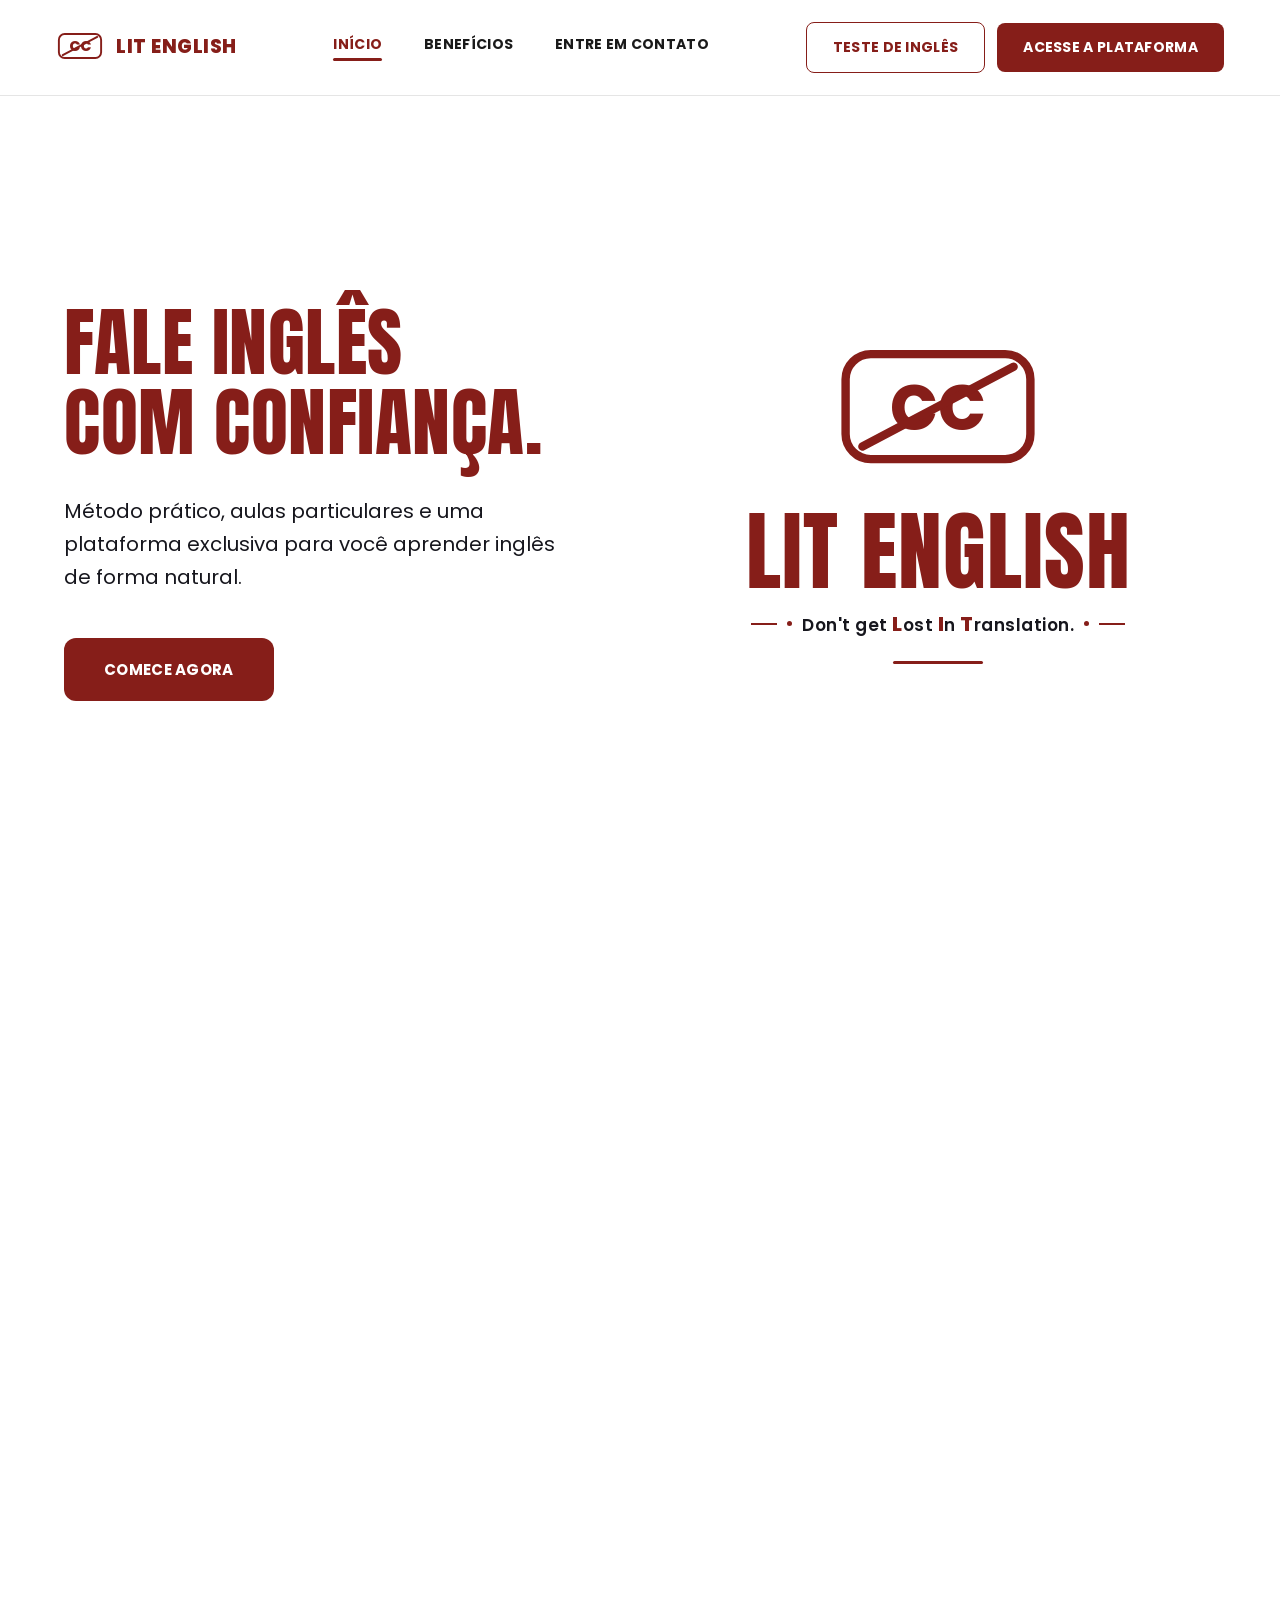
==== commit e3e52996: "front mobile" ====
--- a/lit_english_frontend/index.html
+++ b/lit_english_frontend/index.html
@@ -7,7 +7,7 @@
   <link rel="stylesheet" href="css/style.css" />
   <link rel="stylesheet" href="css/landing.css" />
 </head>
-<body>
+<body class="landing-page">
 
   <div class="landing">
 
@@ -30,7 +30,7 @@
 
       <div class="landing-header-actions">
         <a href="#" id="teste-ingles-link" class="btn-outline-primary">Teste de Inglês</a>
-        <a href="login.html" class="btn-solid-primary">Acesse a Plataforma</a>
+        <a href="acesso.html" class="btn-solid-primary">Acesse a Plataforma</a>
       </div>
     </header>
 
@@ -39,7 +39,7 @@
       <div class="landing-hero-copy">
         <h1>Fale inglês<br />com confiança.</h1>
         <p>Método prático, aulas particulares e uma plataforma exclusiva para você aprender inglês de forma natural.</p>
-        <button type="button" class="btn-solid-primary" data-wip>Comece Agora</button>
+        <button type="button" class="btn-solid-primary" id="comece-agora-btn">Comece Agora</button>
       </div>
 
       <div class="landing-hero-visual">
@@ -392,7 +392,9 @@
           </div>
         </div>
 
-        <button type="button" class="btn-solid-primary contact-submit" data-wip>
+        <p class="modal-error" id="contact-error"></p>
+
+        <button type="button" class="btn-solid-primary contact-submit" id="contact-submit-btn">
           <svg viewBox="0 0 24 24" fill="none" xmlns="http://www.w3.org/2000/svg">
             <path d="M21 3 3 10.5l7.5 3M21 3 13.5 21l-3-7.5M21 3l-10.5 10.5" stroke-width="1.8" stroke-linecap="round" stroke-linejoin="round"/>
           </svg>
@@ -404,12 +406,346 @@
 
   </div>
 
+  <!-- MODAL: Como deseja começar? (aberto pelo botão "Comece Agora") -->
+  <div class="modal-overlay" id="start-choice-modal">
+    <div class="modal-card start-modal-card">
+      <button type="button" class="modal-close" id="start-choice-close-btn" aria-label="Fechar">
+        <svg viewBox="0 0 24 24" fill="none" stroke="currentColor" stroke-width="2" stroke-linecap="round" stroke-linejoin="round"><path d="M18 6 6 18M6 6l12 12"/></svg>
+      </button>
+
+      <div class="modal-heading">
+        <div class="modal-heading-icon">
+          <svg viewBox="0 0 24 24" fill="none" stroke="currentColor" stroke-linecap="round" stroke-linejoin="round">
+            <path d="M4.5 16.5c-1.5 1.26-2 5-2 5s3.74-.5 5-2c.71-.84.7-2.13-.09-2.91a2.18 2.18 0 0 0-2.91-.09z" stroke-width="1.8"/>
+            <path d="m12 15-3-3a22 22 0 0 1 2-3.95A12.88 12.88 0 0 1 22 2c0 2.72-.78 7.5-6 11a22.35 22.35 0 0 1-4 2z" stroke-width="1.8"/>
+            <path d="M9 12H4s.55-3.03 2-4c1.62-1.08 5 0 5 0" stroke-width="1.8"/>
+            <path d="M12 15v5s3.03-.55 4-2c1.08-1.62 0-5 0-5" stroke-width="1.8"/>
+          </svg>
+        </div>
+        <h2>Como deseja começar?</h2>
+        <p>Escolha a melhor opção para você e dê o primeiro passo rumo à fluência.</p>
+      </div>
+
+      <div class="start-modal-cards">
+
+        <div class="start-option-card recommended">
+          <div class="start-option-icon">
+            <svg viewBox="0 0 24 24" fill="none" stroke="currentColor" stroke-linecap="round" stroke-linejoin="round">
+              <rect x="3.5" y="5" width="17" height="16" rx="2.5" stroke-width="1.8"/>
+              <path d="M8 3v4M16 3v4M3.5 10h17" stroke-width="1.8"/>
+              <path d="m12 13.6 1.05 2.13 2.35.34-1.7 1.66.4 2.34-2.1-1.1-2.1 1.1.4-2.34-1.7-1.66 2.35-.34Z" stroke-width="1.4" stroke-linejoin="round"/>
+            </svg>
+          </div>
+          <h3>Aula Experimental</h3>
+          <span class="start-badge">Recomendado</span>
+          <ul class="start-option-list">
+            <li>
+              <svg viewBox="0 0 24 24" fill="none" stroke="currentColor" stroke-linecap="round" stroke-linejoin="round"><circle cx="12" cy="12" r="9" stroke-width="1.8"/><path d="M8 12.5l2.5 2.5 5-5" stroke-width="1.8"/></svg>
+              Aula individual gratuita
+            </li>
+            <li>
+              <svg viewBox="0 0 24 24" fill="none" stroke="currentColor" stroke-linecap="round" stroke-linejoin="round"><circle cx="12" cy="12" r="9" stroke-width="1.8"/><path d="M8 12.5l2.5 2.5 5-5" stroke-width="1.8"/></svg>
+              Avaliação do seu nível
+            </li>
+            <li>
+              <svg viewBox="0 0 24 24" fill="none" stroke="currentColor" stroke-linecap="round" stroke-linejoin="round"><circle cx="12" cy="12" r="9" stroke-width="1.8"/><path d="M8 12.5l2.5 2.5 5-5" stroke-width="1.8"/></svg>
+              Conheça a metodologia
+            </li>
+            <li>
+              <svg viewBox="0 0 24 24" fill="none" stroke="currentColor" stroke-linecap="round" stroke-linejoin="round"><circle cx="12" cy="12" r="9" stroke-width="1.8"/><path d="M8 12.5l2.5 2.5 5-5" stroke-width="1.8"/></svg>
+              Tire todas as suas dúvidas
+            </li>
+          </ul>
+          <button type="button" class="btn-solid-primary start-option-cta" id="start-option-schedule-btn">Agendar Aula</button>
+          <p class="start-option-caption">Comece agora gratuitamente</p>
+        </div>
+
+        <div class="start-option-card">
+          <div class="start-option-icon">
+            <svg viewBox="0 0 24 24" fill="none" stroke="currentColor" stroke-linecap="round" stroke-linejoin="round">
+              <path d="M2.5 12.5 12.5 2.5H20a1.5 1.5 0 0 1 1.5 1.5v7.5L12.5 21.5a1.5 1.5 0 0 1-2.12 0l-8-8a1.5 1.5 0 0 1 .12-2.12Z" stroke-width="1.8" stroke-linejoin="round"/>
+              <circle cx="16.5" cy="7.5" r="1.5" stroke-width="1.8"/>
+            </svg>
+          </div>
+          <h3>Ver Planos e Preços</h3>
+          <span class="start-badge start-badge-ghost">&nbsp;</span>
+          <ul class="start-option-list">
+            <li>
+              <svg viewBox="0 0 24 24" fill="none" stroke="currentColor" stroke-linecap="round" stroke-linejoin="round"><circle cx="12" cy="12" r="9" stroke-width="1.8"/><path d="M8 12.5l2.5 2.5 5-5" stroke-width="1.8"/></svg>
+              Opções para todos os perfis
+            </li>
+            <li>
+              <svg viewBox="0 0 24 24" fill="none" stroke="currentColor" stroke-linecap="round" stroke-linejoin="round"><circle cx="12" cy="12" r="9" stroke-width="1.8"/><path d="M8 12.5l2.5 2.5 5-5" stroke-width="1.8"/></svg>
+              Aulas individual, duplas e trios
+            </li>
+            <li>
+              <svg viewBox="0 0 24 24" fill="none" stroke="currentColor" stroke-linecap="round" stroke-linejoin="round"><circle cx="12" cy="12" r="9" stroke-width="1.8"/><path d="M8 12.5l2.5 2.5 5-5" stroke-width="1.8"/></svg>
+              Planos flexíveis
+            </li>
+            <li>
+              <svg viewBox="0 0 24 24" fill="none" stroke="currentColor" stroke-linecap="round" stroke-linejoin="round"><circle cx="12" cy="12" r="9" stroke-width="1.8"/><path d="M8 12.5l2.5 2.5 5-5" stroke-width="1.8"/></svg>
+              Ótimo custo-benefício
+            </li>
+          </ul>
+          <button type="button" class="btn-outline-primary start-option-cta" id="start-option-plans-btn">Ver Planos</button>
+          <p class="start-option-caption">Conheça nossas opções</p>
+        </div>
+
+      </div>
+    </div>
+  </div>
+
+  <!-- MODAL: Agendar Aula Experimental (aberto a partir do modal "Como deseja começar?") -->
+  <div class="modal-overlay" id="comece-agora-modal">
+    <div class="modal-card">
+      <button type="button" class="modal-close" id="modal-close-btn" aria-label="Fechar">
+        <svg viewBox="0 0 24 24" fill="none" stroke="currentColor" stroke-width="2" stroke-linecap="round" stroke-linejoin="round"><path d="M18 6 6 18M6 6l12 12"/></svg>
+      </button>
+
+      <div class="modal-heading">
+        <div class="modal-heading-icon">
+          <svg viewBox="0 0 24 24" fill="none" xmlns="http://www.w3.org/2000/svg">
+            <rect x="3.5" y="5" width="17" height="16" rx="2.5" stroke-width="1.8"/>
+            <path d="M8 3v4M16 3v4M3.5 10h17" stroke-width="1.8" stroke-linecap="round"/>
+            <circle cx="8.3" cy="14.3" r="0.9"/>
+            <circle cx="12" cy="14.3" r="0.9"/>
+            <circle cx="15.7" cy="14.3" r="0.9"/>
+          </svg>
+        </div>
+        <h2>Agendar Aula Experimental</h2>
+        <p>Preencha seus dados e dê o primeiro passo rumo à fluência no inglês.</p>
+      </div>
+
+      <div class="modal-form">
+
+        <div class="contact-field">
+          <label for="modal-name">Nome completo</label>
+          <div class="contact-input">
+            <svg viewBox="0 0 24 24" fill="none" xmlns="http://www.w3.org/2000/svg">
+              <circle cx="12" cy="8" r="3.5" stroke-width="1.8"/>
+              <path d="M4.5 20c1.4-3.6 4.2-5.5 7.5-5.5s6.1 1.9 7.5 5.5" stroke-width="1.8" stroke-linecap="round"/>
+            </svg>
+            <input type="text" id="modal-name" placeholder="Digite seu nome completo" />
+          </div>
+        </div>
+
+        <div class="contact-field">
+          <label for="modal-whatsapp">WhatsApp</label>
+          <div class="contact-input">
+            <svg viewBox="0 0 24 24" fill="none" xmlns="http://www.w3.org/2000/svg">
+              <path d="M12 3a9 9 0 0 0-7.8 13.4L3 21l4.8-1.2A9 9 0 1 0 12 3Z" stroke-width="1.8" stroke-linejoin="round"/>
+              <path d="M8.3 8.7c.2-.6.6-.6 1-.6h.4c.2 0 .5 0 .6.4.2.6.7 1.6.7 1.8 0 .1.1.3 0 .4-.1.2-.2.3-.3.4l-.4.5c-.1.2-.3.3-.1.6.2.4 1 1.5 2 2.3 1.3 1 1.6 1.1 1.8 1 .2-.1.5-.4.7-.6.2-.2.3-.2.5-.1l1.7.9c.2.1.4.2.4.4 0 .6-.2 1.2-.5 1.4-.6.5-1.7.8-2.5.6-.9-.2-3-.9-4.7-2.6-1.4-1.4-2.2-2.8-2.5-3.7-.3-.9-.1-1.8.2-2.4Z" stroke-width="1.4" stroke-linejoin="round"/>
+            </svg>
+            <input type="tel" id="modal-whatsapp" placeholder="(00) 00000-0000" />
+          </div>
+        </div>
+
+        <div class="contact-field">
+          <label for="modal-goal">Qual é o seu objetivo?</label>
+          <div class="contact-input">
+            <svg viewBox="0 0 24 24" fill="none" xmlns="http://www.w3.org/2000/svg">
+              <circle cx="12" cy="12" r="8" stroke-width="1.8"/>
+              <circle cx="12" cy="12" r="4.5" stroke-width="1.8"/>
+              <circle cx="12" cy="12" r="1.3"/>
+            </svg>
+            <select id="modal-goal">
+              <option value="" disabled selected>Selecione seu objetivo</option>
+              <option value="viagem">Viagem</option>
+              <option value="trabalho">Trabalho / Carreira</option>
+              <option value="estudos">Estudos / Intercâmbio</option>
+              <option value="conversacao">Conversação do dia a dia</option>
+              <option value="outro">Outro</option>
+            </select>
+            <svg class="contact-chevron" viewBox="0 0 24 24" fill="none" xmlns="http://www.w3.org/2000/svg">
+              <path d="M6 9l6 6 6-6" stroke-width="2" stroke-linecap="round" stroke-linejoin="round"/>
+            </svg>
+          </div>
+        </div>
+
+        <div class="contact-field">
+          <label>Qual o seu nível de inglês?</label>
+          <div class="modal-level-grid" id="modal-level-grid">
+            <button type="button" class="modal-level-option" data-level="nunca_estudei">
+              <svg viewBox="0 0 24 24" fill="none" stroke="currentColor" stroke-width="2" stroke-linecap="round"><path d="M4 20V17M10 20V13M16 20V9"/></svg>
+              <span>Nunca estudei</span>
+            </button>
+            <button type="button" class="modal-level-option" data-level="basico">
+              <svg viewBox="0 0 24 24" fill="none" stroke="currentColor" stroke-width="2" stroke-linecap="round"><path d="M4 20V15M10 20V10M16 20V6"/></svg>
+              <span>Básico</span>
+            </button>
+            <button type="button" class="modal-level-option" data-level="intermediario">
+              <svg viewBox="0 0 24 24" fill="none" stroke="currentColor" stroke-width="2" stroke-linecap="round"><path d="M4 20V13M10 20V7M16 20V4"/></svg>
+              <span>Intermediário</span>
+            </button>
+            <button type="button" class="modal-level-option" data-level="avancado">
+              <svg viewBox="0 0 24 24" fill="none" stroke="currentColor" stroke-width="2" stroke-linecap="round"><path d="M4 20V10M10 20V5M16 20V3"/></svg>
+              <span>Avançado</span>
+            </button>
+          </div>
+        </div>
+
+        <div class="modal-gift-box">
+          <svg viewBox="0 0 24 24" fill="none" xmlns="http://www.w3.org/2000/svg">
+            <rect x="3" y="9" width="18" height="12" rx="1.5" stroke-width="1.8"/>
+            <path d="M3 9h18v-.5A2.5 2.5 0 0 0 18.5 6h-13A2.5 2.5 0 0 0 3 8.5V9Z" stroke-width="1.8" stroke-linejoin="round"/>
+            <path d="M12 6v15" stroke-width="1.8"/>
+            <path d="M12 6c0-1.7-1.3-3-3-3S6 4.5 6 6" stroke-width="1.8" stroke-linecap="round"/>
+            <path d="M12 6c0-1.7 1.3-3 3-3s3 1.5 3 3" stroke-width="1.8" stroke-linecap="round"/>
+          </svg>
+          <div>
+            <strong>Aula experimental gratuita</strong>
+            <p>Você terá uma aula e receberá um plano de estudos personalizado.</p>
+          </div>
+        </div>
+
+        <p class="modal-error" id="modal-error"></p>
+
+        <button type="button" class="btn-solid-primary modal-submit" id="modal-submit-btn">Agendar Agora</button>
+
+        <p class="modal-footnote">
+          <svg viewBox="0 0 24 24" fill="none" stroke="currentColor" stroke-width="1.8"><rect x="4.5" y="10.5" width="15" height="10" rx="1.5"/><path d="M8 10.5V7a4 4 0 0 1 8 0v3.5" stroke-linecap="round"/></svg>
+          Seus dados estão seguros conosco.
+        </p>
+
+      </div>
+    </div>
+  </div>
+
+  <!-- MODAL: Ver Planos e Preços (aberto a partir do modal "Como deseja começar?") -->
+  <div class="modal-overlay" id="plans-modal">
+    <div class="modal-card plans-modal-card">
+      <button type="button" class="modal-close" id="plans-close-btn" aria-label="Fechar">
+        <svg viewBox="0 0 24 24" fill="none" stroke="currentColor" stroke-width="2" stroke-linecap="round" stroke-linejoin="round"><path d="M18 6 6 18M6 6l12 12"/></svg>
+      </button>
+
+      <div class="modal-heading">
+        <div class="modal-heading-icon">
+          <svg viewBox="0 0 24 24" fill="none" stroke="currentColor" stroke-linecap="round" stroke-linejoin="round">
+            <path d="M2.5 12.5 12.5 2.5H20a1.5 1.5 0 0 1 1.5 1.5v7.5L12.5 21.5a1.5 1.5 0 0 1-2.12 0l-8-8a1.5 1.5 0 0 1 .12-2.12Z" stroke-width="1.8"/>
+            <circle cx="16.5" cy="7.5" r="1.5" stroke-width="1.8"/>
+          </svg>
+        </div>
+        <h2>Ver Planos e Preços</h2>
+        <p>Escolha o formato que melhor se encaixa na sua rotina.</p>
+      </div>
+
+      <div class="plans-banner">
+        <div class="plans-banner-icon">
+          <svg viewBox="0 0 24 24" fill="none" stroke="currentColor" stroke-linecap="round" stroke-linejoin="round">
+            <rect x="3.5" y="5" width="17" height="16" rx="2.5" stroke-width="1.8"/>
+            <path d="M8 3v4M16 3v4M3.5 10h17" stroke-width="1.8"/>
+            <circle cx="8.3" cy="14.3" r="0.9"/><circle cx="12" cy="14.3" r="0.9"/><circle cx="15.7" cy="14.3" r="0.9"/>
+          </svg>
+        </div>
+        <div>
+          <strong>Todos os planos incluem 12 encontros por mês</strong>
+          <p>3 encontros por semana · Aulas particulares · Material incluso</p>
+        </div>
+      </div>
+
+      <div class="plans-grid">
+
+        <div class="plan-card">
+          <div class="plan-icon">
+            <svg viewBox="0 0 24 24" fill="none" stroke="currentColor" stroke-linecap="round" stroke-linejoin="round">
+              <circle cx="12" cy="8" r="3.5" stroke-width="1.8"/>
+              <path d="M4.5 20c1.4-3.6 4.2-5.5 7.5-5.5s6.1 1.9 7.5 5.5" stroke-width="1.8"/>
+            </svg>
+          </div>
+          <h3>Individual</h3>
+          <p class="plan-frequency">3x por semana</p>
+          <p class="plan-desc">Aulas 100% personalizadas para você evoluir no seu ritmo.</p>
+          <span class="plan-meetings-badge">12 encontros por mês</span>
+          <p class="plan-price-old">R$ 275</p>
+          <p class="plan-price-new"><span class="currency">R$</span><span class="amount">200</span></p>
+          <p class="plan-price-unit">por pessoa / mês</p>
+          <span class="plan-promo-badge">Promoção</span>
+          <button type="button" class="btn-solid-primary plan-cta" data-plan="Individual">Escolher Plano</button>
+        </div>
+
+        <div class="plan-card">
+          <div class="plan-icon">
+            <svg viewBox="0 0 24 24" fill="none" stroke="currentColor" stroke-linecap="round" stroke-linejoin="round">
+              <circle cx="11.5" cy="7.5" r="3" stroke-width="1.7"/>
+              <path d="M7 20v-1.5a3.5 3.5 0 0 1 3.5-3.5h2A3.5 3.5 0 0 1 16 18.5V20" stroke-width="1.7"/>
+              <path d="M15 4.2a3 3 0 0 1 0 5.6" stroke-width="1.7"/>
+              <path d="M17.5 20v-1.5a3.5 3.5 0 0 0-2-3.16" stroke-width="1.7"/>
+            </svg>
+          </div>
+          <h3>Dupla</h3>
+          <p class="plan-frequency">3x por semana</p>
+          <p class="plan-desc">Aprenda com um colega e compartilhe a jornada.</p>
+          <span class="plan-meetings-badge">12 encontros por mês</span>
+          <p class="plan-price-old">R$ 200</p>
+          <p class="plan-price-new"><span class="currency">R$</span><span class="amount">160</span></p>
+          <p class="plan-price-unit">por pessoa / mês</p>
+          <span class="plan-promo-badge">Promoção</span>
+          <button type="button" class="btn-solid-primary plan-cta" data-plan="Dupla">Escolher Plano</button>
+        </div>
+
+        <div class="plan-card">
+          <div class="plan-icon">
+            <svg viewBox="0 0 24 24" fill="none" stroke="currentColor" stroke-linecap="round" stroke-linejoin="round">
+              <circle cx="7" cy="8" r="2.3" stroke-width="1.6"/>
+              <path d="M3 19c.8-2.6 2.2-4 4-4s3.2 1.4 4 4" stroke-width="1.6"/>
+              <circle cx="12" cy="6.5" r="2.5" stroke-width="1.6"/>
+              <path d="M7.7 19c.9-3 2.4-4.6 4.3-4.6s3.4 1.6 4.3 4.6" stroke-width="1.6"/>
+              <circle cx="17" cy="8" r="2.3" stroke-width="1.6"/>
+              <path d="M13 19c.8-2.6 2.2-4 4-4s3.2 1.4 4 4" stroke-width="1.6"/>
+            </svg>
+          </div>
+          <h3>Trio</h3>
+          <p class="plan-frequency">3x por semana</p>
+          <p class="plan-desc">Mais interação, mais prática e o melhor custo-benefício.</p>
+          <span class="plan-meetings-badge">12 encontros por mês</span>
+          <p class="plan-price-old">R$ 175</p>
+          <p class="plan-price-new"><span class="currency">R$</span><span class="amount">140</span></p>
+          <p class="plan-price-unit">por pessoa / mês</p>
+          <span class="plan-promo-badge">Promoção</span>
+          <button type="button" class="btn-solid-primary plan-cta" data-plan="Trio">Escolher Plano</button>
+        </div>
+
+      </div>
+
+      <div class="plans-features-strip">
+        <div class="plans-feature">
+          <svg viewBox="0 0 24 24" fill="none" stroke="currentColor" stroke-linecap="round" stroke-linejoin="round"><rect x="3.5" y="5" width="17" height="16" rx="2.5" stroke-width="1.8"/><path d="M8 3v4M16 3v4M3.5 10h17" stroke-width="1.8"/></svg>
+          <span>12 encontros<br />por mês</span>
+        </div>
+        <div class="plans-feature">
+          <svg viewBox="0 0 24 24" fill="none" stroke="currentColor" stroke-linecap="round" stroke-linejoin="round"><circle cx="12" cy="8" r="3.5" stroke-width="1.8"/><path d="M4.5 20c1.4-3.6 4.2-5.5 7.5-5.5s6.1 1.9 7.5 5.5" stroke-width="1.8"/></svg>
+          <span>Aulas particulares<br />focadas em você</span>
+        </div>
+        <div class="plans-feature">
+          <svg viewBox="0 0 24 24" fill="none" stroke="currentColor" stroke-linecap="round" stroke-linejoin="round"><path d="M12 7c-1.5-1.3-4-2-7-2v13c3 0 5.5.7 7 2 1.5-1.3 4-2 7-2V5c-3 0-5.5.7-7 2Z" stroke-width="1.8"/><path d="M12 7v13" stroke-width="1.8"/></svg>
+          <span>Material incluso<br />e exclusivo</span>
+        </div>
+        <div class="plans-feature">
+          <svg viewBox="0 0 24 24" fill="none" stroke="currentColor" stroke-linecap="round" stroke-linejoin="round"><path d="M4 16l5-5 4 4 7-7" stroke-width="1.8"/><path d="M16 8h4v4" stroke-width="1.8"/></svg>
+          <span>Evolução real<br />e constante</span>
+        </div>
+        <div class="plans-feature">
+          <svg viewBox="0 0 24 24" fill="none" stroke="currentColor" stroke-linecap="round" stroke-linejoin="round"><path d="M4 13v-1a8 8 0 0 1 16 0v1" stroke-width="1.8"/><rect x="2.5" y="13" width="4" height="6" rx="1.5" stroke-width="1.8"/><rect x="17.5" y="13" width="4" height="6" rx="1.5" stroke-width="1.8"/></svg>
+          <span>Suporte sempre<br />que precisar</span>
+        </div>
+      </div>
+
+      <p class="plans-footnote">
+        <svg viewBox="0 0 24 24" fill="none" stroke="currentColor" stroke-width="1.6" stroke-linejoin="round"><path d="M12 3.5 5 6v5.5c0 5 3 8.3 7 9 4-.7 7-4 7-9V6Z"/></svg>
+        Pagamento seguro e flexível.
+      </p>
+
+    </div>
+  </div>
+
   <div class="wip-toast" id="wip-toast">🚧 Em construção — em breve por aqui!</div>
 
   <script>
-    // Ajuste esta URL para onde o app do Teste de Inglês estiver rodando.
-    // Em desenvolvimento local (python3 app.py, dentro de lit_english_teste_ingles) o padrão é:
+    // Ajuste estas URLs para onde o app do Teste de Inglês / o backend estiverem rodando.
+    // Em desenvolvimento local o padrão seria algo como http://localhost:8000 (backend)
+    // e python3 app.py dentro de lit_english_teste_ingles (teste).
     const TESTE_INGLES_URL = "https://testlit.up.railway.app/";
+    const API_BASE_URL = "https://litenglish.up.railway.app";
 
     document.getElementById('teste-ingles-link').addEventListener('click', (e) => {
       e.preventDefault();
@@ -425,6 +761,228 @@
         hideTimer = setTimeout(() => toast.classList.remove('show'), 2200);
       });
     });
+
+    // ---------------------------------------------------------------------
+    // Envio de leads (Comece Agora / Entre em Contato) para o backend —
+    // ambos aparecem no painel do professor, em Alunos.
+    // ---------------------------------------------------------------------
+    async function submitLead(payload) {
+      const response = await fetch(`${API_BASE_URL}/site-leads/submit`, {
+        method: 'POST',
+        headers: { 'Content-Type': 'application/json' },
+        body: JSON.stringify(payload),
+      });
+      if (!response.ok) {
+        let detail = 'Não foi possível enviar seus dados. Tente novamente.';
+        try {
+          const data = await response.json();
+          detail = (data && (data.detail || data.message)) || detail;
+        } catch (err) { /* resposta não era JSON */ }
+        throw new Error(detail);
+      }
+      return response.json();
+    }
+
+    // ---------- Modal "Como deseja começar?" (aberto pelo botão "Comece Agora") ----------
+    const startChoiceOverlay = document.getElementById('start-choice-modal');
+
+    function openStartChoiceModal() {
+      startChoiceOverlay.classList.add('show');
+      document.body.style.overflow = 'hidden';
+    }
+
+    function closeStartChoiceModal() {
+      startChoiceOverlay.classList.remove('show');
+      document.body.style.overflow = '';
+    }
+
+    document.getElementById('comece-agora-btn').addEventListener('click', openStartChoiceModal);
+    document.getElementById('start-choice-close-btn').addEventListener('click', closeStartChoiceModal);
+    startChoiceOverlay.addEventListener('click', (e) => {
+      if (e.target === startChoiceOverlay) closeStartChoiceModal();
+    });
+
+    document.getElementById('start-option-schedule-btn').addEventListener('click', () => {
+      closeStartChoiceModal();
+      openModal();
+    });
+
+    document.getElementById('start-option-plans-btn').addEventListener('click', () => {
+      closeStartChoiceModal();
+      openPlansModal();
+    });
+
+    // ---------- Modal "Ver Planos e Preços" ----------
+    const plansOverlay = document.getElementById('plans-modal');
+
+    function openPlansModal() {
+      plansOverlay.classList.add('show');
+      document.body.style.overflow = 'hidden';
+    }
+
+    function closePlansModal() {
+      plansOverlay.classList.remove('show');
+      document.body.style.overflow = '';
+    }
+
+    document.getElementById('plans-close-btn').addEventListener('click', closePlansModal);
+    plansOverlay.addEventListener('click', (e) => {
+      if (e.target === plansOverlay) closePlansModal();
+    });
+
+    plansOverlay.querySelectorAll('.plan-cta').forEach((btn) => {
+      btn.addEventListener('click', () => {
+        const plano = btn.dataset.plan;
+        closePlansModal();
+        openModal();
+        toast.textContent = `Plano ${plano} selecionado — agende sua aula para confirmar!`;
+        toast.classList.add('show');
+        clearTimeout(hideTimer);
+        hideTimer = setTimeout(() => toast.classList.remove('show'), 3200);
+      });
+    });
+
+    // ---------- Modal "Agendar Aula Experimental" ----------
+    const modalOverlay = document.getElementById('comece-agora-modal');
+    const modalNameInput = document.getElementById('modal-name');
+    const modalWhatsappInput = document.getElementById('modal-whatsapp');
+    const modalGoalSelect = document.getElementById('modal-goal');
+    const modalLevelGrid = document.getElementById('modal-level-grid');
+    const modalError = document.getElementById('modal-error');
+    const modalSubmitBtn = document.getElementById('modal-submit-btn');
+    let modalSelectedLevel = '';
+
+    function openModal() {
+      modalOverlay.classList.add('show');
+      document.body.style.overflow = 'hidden';
+    }
+
+    function closeModal() {
+      modalOverlay.classList.remove('show');
+      document.body.style.overflow = '';
+    }
+
+    document.getElementById('modal-close-btn').addEventListener('click', closeModal);
+    modalOverlay.addEventListener('click', (e) => {
+      if (e.target === modalOverlay) closeModal();
+    });
+
+    modalLevelGrid.querySelectorAll('.modal-level-option').forEach((btn) => {
+      btn.addEventListener('click', () => {
+        modalLevelGrid.querySelectorAll('.modal-level-option').forEach((b) => b.classList.remove('selected'));
+        btn.classList.add('selected');
+        modalSelectedLevel = btn.dataset.level;
+      });
+    });
+
+    const LEVEL_LABELS = {
+      nunca_estudei: 'Nunca estudei',
+      basico: 'Básico',
+      intermediario: 'Intermediário',
+      avancado: 'Avançado',
+    };
+
+    modalSubmitBtn.addEventListener('click', async () => {
+      modalError.classList.remove('show');
+
+      const nome = modalNameInput.value.trim();
+      const whatsapp = modalWhatsappInput.value.trim();
+      const objetivo = modalGoalSelect.value;
+
+      if (!nome || !whatsapp || !objetivo || !modalSelectedLevel) {
+        modalError.textContent = 'Preencha nome, WhatsApp, objetivo e nível para agendar.';
+        modalError.classList.add('show');
+        return;
+      }
+
+      modalSubmitBtn.disabled = true;
+      modalSubmitBtn.textContent = 'Agendando...';
+
+      try {
+        await submitLead({
+          source: 'comece_agora',
+          nome,
+          whatsapp,
+          objetivo,
+          nivel: LEVEL_LABELS[modalSelectedLevel] || modalSelectedLevel,
+        });
+
+        closeModal();
+        modalNameInput.value = '';
+        modalWhatsappInput.value = '';
+        modalGoalSelect.value = '';
+        modalLevelGrid.querySelectorAll('.modal-level-option').forEach((b) => b.classList.remove('selected'));
+        modalSelectedLevel = '';
+
+        toast.textContent = '✅ Aula experimental agendada! Em breve entraremos em contato pelo WhatsApp.';
+        toast.classList.add('show');
+        clearTimeout(hideTimer);
+        hideTimer = setTimeout(() => toast.classList.remove('show'), 3200);
+      } catch (err) {
+        modalError.textContent = err.message;
+        modalError.classList.add('show');
+      } finally {
+        modalSubmitBtn.disabled = false;
+        modalSubmitBtn.textContent = 'Agendar Agora';
+      }
+    });
+
+    // ---------- Formulário "Entre em Contato" ----------
+    const contactNameInput = document.getElementById('contact-name');
+    const contactWhatsappInput = document.getElementById('contact-whatsapp');
+    const contactLevelSelect = document.getElementById('contact-level');
+    const contactGoalSelect = document.getElementById('contact-goal');
+    const contactMessageInput = document.getElementById('contact-message');
+    const contactError = document.getElementById('contact-error');
+    const contactSubmitBtn = document.getElementById('contact-submit-btn');
+
+    contactSubmitBtn.addEventListener('click', async () => {
+      contactError.classList.remove('show');
+
+      const nome = contactNameInput.value.trim();
+      const whatsapp = contactWhatsappInput.value.trim();
+      const nivel = contactLevelSelect.value;
+      const objetivo = contactGoalSelect.value;
+      const mensagem = contactMessageInput.value.trim();
+
+      if (!nome || !whatsapp || !nivel || !objetivo) {
+        contactError.textContent = 'Preencha nome, WhatsApp, nível e objetivo para enviar.';
+        contactError.classList.add('show');
+        return;
+      }
+
+      contactSubmitBtn.disabled = true;
+      const originalHTML = contactSubmitBtn.innerHTML;
+      contactSubmitBtn.innerHTML = 'Enviando...';
+
+      try {
+        await submitLead({
+          source: 'contato',
+          nome,
+          whatsapp,
+          objetivo,
+          nivel,
+          mensagem: mensagem || null,
+        });
+
+        contactNameInput.value = '';
+        contactWhatsappInput.value = '';
+        contactLevelSelect.value = '';
+        contactGoalSelect.value = '';
+        contactMessageInput.value = '';
+
+        toast.textContent = '✅ Mensagem enviada! Em breve entraremos em contato pelo WhatsApp.';
+        toast.classList.add('show');
+        clearTimeout(hideTimer);
+        hideTimer = setTimeout(() => toast.classList.remove('show'), 3200);
+      } catch (err) {
+        contactError.textContent = err.message;
+        contactError.classList.add('show');
+      } finally {
+        contactSubmitBtn.disabled = false;
+        contactSubmitBtn.innerHTML = originalHTML;
+      }
+    });
   </script>
 
 </body>
--- a/lit_english_frontend/css/style.css
+++ b/lit_english_frontend/css/style.css
@@ -12,12 +12,16 @@
   --primary-pale-border: #F4D9D6;
   --nav-inactive: #1A1A1A;
 
-  --sidebar-bg: #FAFAFA;
+  --sidebar-bg: #4A0E13;
+  --sidebar-bg-soft: #55121A;
+  --sidebar-active: #6C1B26;
+  --sidebar-text: #F6E9EA;
+  --sidebar-text-dim: rgba(246, 233, 234, 0.75);
   --bg: #FFFFFF;
   --border: #E5E5E5;
 
   --text: #16161D;
-  --text-secondary: #6B7280;
+  --text-secondary: #23262B;
   --text-muted: #9CA3AF;
 
   --radius-lg: 18px;
@@ -27,7 +31,7 @@
   --shadow-sm: 0 1px 2px rgba(20, 20, 30, 0.05);
   --shadow-md: 0 8px 24px rgba(20, 20, 30, 0.07);
 
-  --sidebar-width: 260px;
+  --sidebar-width: 305px;
 }
 
 * {
@@ -37,6 +41,8 @@
 html, body {
   margin: 0;
   padding: 0;
+  height: 100%;
+  overflow: hidden;
 }
 
 body {
@@ -44,6 +50,50 @@
   color: var(--text);
   background: var(--bg);
   -webkit-font-smoothing: antialiased;
+  height: 100dvh;
+  overflow: hidden;
+}
+
+/* ---------- Tudo fixo na tela: nenhuma barra de rolagem visível ----------
+   As áreas que precisam de mais conteúdo do que cabe continuam roláveis
+   ao toque/scroll do mouse, mas sem exibir a barra, para não "quebrar"
+   telas menores enquanto tudo fica visualmente fixo. */
+html {
+  scrollbar-width: none;
+}
+html::-webkit-scrollbar {
+  display: none;
+}
+
+/* No celular a landing page e as telas de login/cadastro têm mais conteúdo
+   do que cabe em 100dvh (principalmente com teclado aberto ou telas
+   pequenas), então elas precisam poder rolar — diferente das telas
+   internas do app (Home, Aprender, Talk...), que continuam fixas com
+   rolagem só dentro de .main. */
+@media (max-width: 860px) {
+  body.landing-page,
+  body.auth-page {
+    height: auto;
+    min-height: 100dvh;
+    overflow-y: auto;
+    -webkit-overflow-scrolling: touch;
+  }
+}
+.app-shell,
+.sidebar,
+.main,
+.review-area-centered,
+.vocab-list,
+.qa-bank {
+  scrollbar-width: none;
+}
+.app-shell::-webkit-scrollbar,
+.sidebar::-webkit-scrollbar,
+.main::-webkit-scrollbar,
+.review-area-centered::-webkit-scrollbar,
+.vocab-list::-webkit-scrollbar,
+.qa-bank::-webkit-scrollbar {
+  display: none;
 }
 
 button, input {
@@ -258,6 +308,95 @@
   margin: 0;
 }
 
+/* ==========================================================================
+   Access choice page ("Como deseja acessar?")
+   ========================================================================== */
+
+.access-wrapper {
+  width: 100%;
+  max-width: 780px;
+  display: flex;
+  flex-direction: column;
+  align-items: center;
+  gap: 28px;
+}
+
+.access-heading {
+  text-align: center;
+}
+
+.access-heading h1 {
+  font-size: 26px;
+  font-weight: 700;
+  margin: 0 0 8px;
+}
+
+.access-heading .muted {
+  font-size: 14px;
+  color: var(--text-secondary);
+  margin: 0;
+}
+
+.choice-grid {
+  width: 100%;
+  display: grid;
+  grid-template-columns: 1fr 1fr;
+  gap: 20px;
+}
+
+.choice-card {
+  display: flex;
+  flex-direction: column;
+  align-items: center;
+  text-align: center;
+  background: var(--bg);
+  border: 1px solid var(--border);
+  border-radius: var(--radius-lg);
+  box-shadow: var(--shadow-md);
+  padding: 32px 24px 28px;
+}
+
+.choice-icon {
+  width: 64px;
+  height: 64px;
+  border-radius: 50%;
+  background: var(--primary-pale);
+  display: flex;
+  align-items: center;
+  justify-content: center;
+  margin-bottom: 18px;
+}
+
+.choice-icon svg {
+  width: 28px;
+  height: 28px;
+  stroke: var(--primary);
+}
+
+.choice-card h2 {
+  font-size: 18px;
+  font-weight: 700;
+  margin: 0 0 8px;
+}
+
+.choice-card p {
+  font-size: 13px;
+  color: var(--text-secondary);
+  line-height: 1.5;
+  margin: 0 0 22px;
+  flex-grow: 1;
+}
+
+.choice-card .btn {
+  width: 100%;
+}
+
+@media (max-width: 640px) {
+  .choice-grid {
+    grid-template-columns: 1fr;
+  }
+}
+
 .auth-link {
   color: #861E19;
   font-weight: 600;
@@ -307,95 +446,126 @@
 
 .app-shell {
   display: flex;
-  min-height: 100vh;
+  height: 100dvh;
+  overflow: hidden;
 }
 
 .sidebar {
   width: var(--sidebar-width);
   flex-shrink: 0;
   background: var(--sidebar-bg);
-  border-right: 1px solid var(--border);
-  padding: 28px 18px;
+  padding: 40px 26px;
   display: flex;
   flex-direction: column;
-  gap: 22px;
+  gap: 36px;
+  height: 100dvh;
+  overflow-y: auto;
 }
 
 .sidebar .logo {
-  background: var(--bg);
-  border: 1px solid var(--border);
-  border-radius: var(--radius-md);
-  padding: 16px 10px;
+  background: transparent;
+  border: none;
+  border-radius: 0;
+  padding: 6px 10px 0;
+}
+
+.sidebar .logo-mark {
+  width: 96px;
+  height: 68px;
+}
+
+.sidebar .logo-mark rect {
+  stroke: var(--sidebar-text);
+}
+
+.sidebar .logo-mark text {
+  fill: var(--sidebar-text);
+}
+
+.sidebar .logo-mark line {
+  display: none;
+}
+
+.sidebar .logo-word,
+.sidebar .logo-rule,
+.sidebar .logo-tagline {
+  display: none;
 }
 
 .aluno-badge {
-  background: var(--primary-pale);
-  border-radius: var(--radius-md);
-  padding: 12px 16px;
-  display: flex;
-  flex-direction: column;
-  gap: 2px;
-}
-
-.aluno-badge .label {
-  font-size: 11px;
-  font-weight: 600;
-  letter-spacing: 0.6px;
-  color: var(--text-secondary);
-  text-transform: uppercase;
-}
-
-.aluno-badge .name {
-  font-size: 15px;
-  font-weight: 700;
-  color: var(--text);
-}
-
-.nav {
+  display: none;
+  background: transparent;
+  border-radius: 0;
+  padding: 0 10px;
   display: flex;
   flex-direction: column;
   gap: 4px;
 }
 
+.aluno-badge .label {
+  font-size: 13px;
+  font-weight: 600;
+  letter-spacing: 0.8px;
+  color: var(--sidebar-text-dim);
+  text-transform: uppercase;
+}
+
+.aluno-badge .name {
+  font-size: 18px;
+  font-weight: 700;
+  color: var(--sidebar-text);
+  line-height: 1.3;
+}
+
+.nav {
+  display: flex;
+  flex-direction: column;
+  gap: 6px;
+}
+
 .nav-item {
   display: flex;
   align-items: center;
-  gap: 12px;
+  gap: 16px;
   width: 100%;
   border: none;
   background: transparent;
-  padding: 11px 14px;
+  padding: 15px 18px;
   border-radius: var(--radius-md);
-  font-size: 14.5px;
+  font-size: 17.5px;
   font-weight: 500;
-  color: var(--nav-inactive);
+  color: var(--sidebar-text);
   cursor: pointer;
   text-align: left;
 }
 
 .nav-item svg {
   flex-shrink: 0;
-  width: 19px;
-  height: 19px;
+  width: 23px;
+  height: 23px;
   stroke: currentColor;
 }
 
 .nav-item:hover {
-  background: rgba(0, 0, 0, 0.06);
+  background: rgba(255, 255, 255, 0.08);
 }
 
 .nav-item.active {
-  background: var(--primary-pale);
-  color: var(--primary);
+  background: var(--sidebar-active);
+  color: #FFFFFF;
   font-weight: 600;
 }
 
 .nav-item.active:hover {
-  background: var(--primary-pale);
+  background: var(--sidebar-active);
 }
 
 .nav-spacer {
   flex: 1;
+}
+
+#logout-btn {
+  opacity: 0.9;
 }
 
 .card {
@@ -473,85 +643,95 @@
 .main {
   flex: 1;
   min-width: 0;
-  padding: 40px 48px;
+  padding: 48px 56px;
+  height: 100dvh;
+  overflow-y: auto;
+}
+
+.main--home {
+  display: flex;
+  flex-direction: column;
+  justify-content: center;
+  align-items: center;
+  height: 100dvh;
 }
 
 .home-welcome {
-  min-height: 34vh;
+  min-height: 0;
   display: flex;
   flex-direction: column;
   align-items: center;
   justify-content: center;
   text-align: center;
-  gap: 14px;
-  padding-top: 24px;
+  gap: 18px;
+  padding-top: 0;
 }
 
 .home-welcome h1 {
-  font-size: 46px;
-  color: #861E19;
+  font-size: 72px;
+  color: var(--primary);
   font-weight: 800;
+  letter-spacing: -0.5px;
+  margin: 0;
 }
 
 .home-welcome .home-quote {
-  font-size: 20px;
+  font-size: 25px;
   font-style: italic;
   color: var(--text);
-  max-width: 560px;
+  max-width: 700px;
+  margin: 0;
 }
 
 .home-welcome .home-author {
-  color: #861E19;
-  font-size: 15px;
+  color: var(--primary);
+  font-size: 18px;
   font-weight: 600;
-}
-
-/* ---------- Métricas da tela inicial (aluno) ---------- */
-
-.home-metrics {
-  max-width: 1040px;
-  margin: 12px auto 40px;
+  margin: 0;
+}
+
+/* ---------- Estatísticas da tela inicial (aluno) ---------- */
+
+.home-stats {
+  max-width: 1120px;
+  width: 100%;
+  margin: 40px auto 0;
   padding: 0 8px;
-}
-
-.home-metrics-grid {
-  display: grid;
-  grid-template-columns: repeat(3, 1fr);
-  gap: 22px;
-}
-
-.metric-card {
+  display: flex;
+  align-items: stretch;
+  gap: 36px;
+}
+
+.stat-card {
+  flex: 1 1 0;
   background: var(--bg);
   border: 1px solid var(--border);
   border-radius: var(--radius-lg);
   box-shadow: var(--shadow-sm);
-  padding: 28px 20px;
+  padding: 52px 32px;
   display: flex;
   flex-direction: column;
   align-items: center;
   text-align: center;
-  gap: 14px;
-}
-
-.metric-icon {
-  width: 52px;
-  height: 52px;
-  border-radius: 50%;
-  background: var(--primary-pale);
+  gap: 20px;
+}
+
+.stat-icon {
+  width: 54px;
+  height: 54px;
   color: var(--primary);
   display: flex;
   align-items: center;
   justify-content: center;
 }
 
-.metric-icon svg {
-  width: 24px;
-  height: 24px;
-  stroke: currentColor;
-}
-
-.metric-label {
-  font-size: 12px;
+.stat-icon svg {
+  width: 54px;
+  height: 54px;
+}
+
+.stat-label {
+  font-size: 16px;
   font-weight: 700;
   letter-spacing: 0.6px;
   color: var(--text);
@@ -559,85 +739,109 @@
   margin: 0;
 }
 
-.metric-value-row {
+.stat-value {
+  font-size: 44px;
+  font-weight: 800;
+  color: var(--primary);
+  line-height: 1;
   display: flex;
   align-items: baseline;
+  gap: 8px;
+}
+
+.stat-unit {
+  font-size: 21px;
+  font-weight: 600;
+  color: var(--text-muted);
+}
+
+.stat-divider {
+  display: flex;
+  flex-direction: column;
+  align-items: center;
   justify-content: center;
-  gap: 4px;
-  flex-wrap: wrap;
-}
-
-.metric-value {
-  font-size: 30px;
-  font-weight: 800;
-  color: var(--primary);
-  line-height: 1;
-}
-
-.metric-unit {
-  font-size: 15px;
-  font-weight: 600;
-  color: var(--text-secondary);
-}
-
-.metric-sub {
-  font-size: 14px;
-  color: var(--text-secondary);
-  margin: 0;
-}
-
-.metric-sub-list {
-  display: flex;
-  flex-direction: column;
-  gap: 4px;
-}
-
-.metric-sub-row {
-  display: flex;
-  align-items: baseline;
-  justify-content: center;
-  gap: 6px;
-  font-size: 14px;
-  color: var(--text-secondary);
-}
-
-.metric-sub-row .metric-sub-value {
-  font-size: 18px;
-  font-weight: 800;
-  color: var(--primary);
-}
-
-.metric-sub-row .metric-sub-unit {
-  font-size: 13px;
-  font-weight: 600;
-  color: var(--text-secondary);
-}
-
-.metric-card.is-loading .metric-value,
-.metric-card.is-loading .metric-sub-value {
+  flex: 0 0 auto;
+  width: 50px;
+  gap: 14px;
+  padding: 0 4px;
+}
+
+.divider-line {
+  width: 1.5px;
+  flex: 1;
+  background: var(--primary);
+  opacity: 0.7;
+}
+
+.stat-divider .stat-icon {
+  width: 33px;
+  height: 33px;
+}
+
+.stat-divider .stat-icon svg {
+  width: 33px;
+  height: 33px;
+}
+
+.stat-card.is-loading .stat-value {
   opacity: 0.35;
 }
 
-@media (max-width: 860px) {
-  .home-metrics-grid {
-    grid-template-columns: repeat(2, 1fr);
-  }
-}
-
-@media (max-width: 560px) {
-  .home-metrics-grid {
-    grid-template-columns: 1fr;
+@media (max-width: 640px) {
+  .home-stats {
+    gap: 10px;
+    margin: 28px auto 0;
+    padding: 0 4px;
+  }
+  .stat-card {
+    padding: 22px 10px;
+    gap: 10px;
+  }
+  .stat-icon,
+  .stat-icon svg {
+    width: 34px;
+    height: 34px;
+  }
+  .stat-label {
+    font-size: 11px;
+    letter-spacing: 0.4px;
+  }
+  .stat-value {
+    font-size: 26px;
+    gap: 5px;
+  }
+  .stat-unit {
+    font-size: 13px;
+  }
+  .stat-divider {
+    width: 34px;
+    gap: 8px;
+  }
+  .stat-divider .stat-icon,
+  .stat-divider .stat-icon svg {
+    width: 20px;
+    height: 20px;
   }
 }
 
 .page-header h1 {
   display: inline-block;
   position: relative;
-  font-size: clamp(28px, 5vw, 44px);
+  font-size: clamp(28px, 4vw, 56px);
   font-weight: 800;
   color: var(--primary);
   margin: 0 0 22px;
   padding-bottom: 16px;
+}
+
+@media (min-width: 900px) {
+  .page-header h1 {
+    font-size: 56px;
+  }
+}
+
+.page-header-centered {
+  text-align: center;
 }
 
 .page-header h1::after {
@@ -731,6 +935,31 @@
   display: flex;
   flex-direction: column;
   transition: min-height 0.2s ease;
+  perspective: 1200px;
+}
+
+/* ---------- Animação de "virar" o flashcard ---------- */
+/* Aplicada ao conteúdo que aparece após o card virar (verso do Revisar,
+   ou verso do Aprender), simulando o giro de uma carta física. */
+@keyframes cardFlipReveal {
+  0% {
+    transform: rotateY(-90deg);
+    opacity: 0;
+  }
+  55% {
+    transform: rotateY(8deg);
+    opacity: 1;
+  }
+  100% {
+    transform: rotateY(0deg);
+    opacity: 1;
+  }
+}
+
+.card-flip-anim {
+  animation: cardFlipReveal 0.5s cubic-bezier(0.34, 1.56, 0.64, 1);
+  transform-style: preserve-3d;
+  backface-visibility: hidden;
 }
 
 .review-card .counter {
@@ -764,6 +993,25 @@
   overflow-wrap: break-word;
   word-break: break-word;
   max-width: 100%;
+}
+
+/* Rótulo de tópico gramatical opcional (ex: "Future:" antes da frase de um
+   flashcard do professor) — exibido pequeno e em preto, acima da frase. */
+.review-card .prompt-text-holder {
+  display: flex;
+  flex-direction: column;
+  align-items: center;
+  gap: 4px;
+  width: 100%;
+}
+
+.review-card .front-topic-label {
+  font-size: 13px;
+  font-weight: 700;
+  color: var(--text);
+  text-transform: uppercase;
+  letter-spacing: 1px;
+  margin: 0;
 }
 
 .review-card .back-text {
@@ -878,6 +1126,789 @@
 .quality-btn:disabled {
   opacity: 0.55;
   cursor: not-allowed;
+}
+
+/* ---------- Aprender (vocabulário por múltipla escolha) ---------- */
+
+.vocab-status-legend {
+  display: flex;
+  justify-content: center;
+  gap: 40px;
+  margin: 0 auto 28px;
+  width: 100%;
+  max-width: 1200px;
+}
+
+.vocab-status-item {
+  display: flex;
+  align-items: center;
+  gap: 8px;
+  font-size: 14px;
+  color: var(--text);
+}
+
+.vocab-status-item.is-current {
+  color: var(--text);
+  font-weight: 600;
+}
+
+.vocab-status-dot {
+  width: 14px;
+  height: 14px;
+  border-radius: 50%;
+  display: inline-block;
+  border: 1.5px solid transparent;
+  box-sizing: border-box;
+}
+
+.vocab-status-dot.is-nova,
+.vocab-status-dot.is-aprendendo,
+.vocab-status-dot.is-em-revisao,
+.vocab-status-dot.is-dominando,
+.vocab-status-dot.is-aprendida,
+.vocab-status-dot.is-concluido {
+  background: var(--primary);
+}
+
+.learn-card .card-body {
+  gap: 18px;
+}
+
+.learn-card {
+  position: relative;
+}
+
+.learn-card-header {
+  display: flex;
+  align-items: center;
+  justify-content: space-between;
+  width: 100%;
+  margin-bottom: 8px;
+}
+
+.learn-lang-badge {
+  display: inline-flex;
+  align-items: center;
+  gap: 8px;
+  font-size: 14px;
+  font-weight: 500;
+  color: var(--text-secondary);
+}
+
+.learn-lang-flag {
+  display: inline-flex;
+  width: 24px;
+  height: 16px;
+  border-radius: 3px;
+  overflow: hidden;
+  box-shadow: 0 0 0 1px rgba(0, 0, 0, 0.06);
+}
+
+.learn-lang-flag svg {
+  width: 100%;
+  height: 100%;
+  display: block;
+}
+
+.learn-card-counter {
+  font-size: 14px;
+  color: var(--text-muted);
+  font-weight: 500;
+}
+
+.learn-card .front-text {
+  text-transform: none;
+  letter-spacing: 0;
+  position: relative;
+  padding-bottom: 14px;
+  color: var(--primary);
+}
+
+.learn-card .front-text::after {
+  content: "";
+  position: absolute;
+  left: 50%;
+  bottom: 0;
+  transform: translateX(-50%);
+  width: 46px;
+  height: 3px;
+  border-radius: 2px;
+  background: var(--primary);
+}
+
+.learn-sentence b {
+  color: var(--primary);
+}
+
+/* ---------- Revisar: cores de status (Revisando / Aprofundando / Concluído) ---------- */
+
+.review-card-status .front-text {
+  position: relative;
+  padding-bottom: 14px;
+}
+
+.review-card-status .front-text::after {
+  content: "";
+  position: absolute;
+  left: 50%;
+  bottom: 0;
+  transform: translateX(-50%);
+  width: 46px;
+  height: 3px;
+  border-radius: 2px;
+}
+
+.review-card-status.status-aprendendo .front-text,
+.review-card-status.status-dominando .front-text,
+.review-card-status.status-concluido .front-text {
+  color: var(--primary);
+}
+
+.review-card-status.status-aprendendo .front-text::after,
+.review-card-status.status-dominando .front-text::after,
+.review-card-status.status-concluido .front-text::after {
+  background: var(--primary);
+}
+
+/* Verso do card em Revisar — texto preto + explicação (igual Aprender) */
+.review-card-back {
+  display: flex;
+  flex-direction: column;
+  align-items: center;
+  gap: 14px;
+  width: 100%;
+  text-align: center;
+}
+
+.review-card-back .review-back-word {
+  font-size: clamp(22px, 4vw, 32px);
+  font-weight: 600;
+  margin: 0;
+}
+
+.review-card-back .review-back-word.status-aprendendo,
+.review-card-back .review-back-word.status-dominando,
+.review-card-back .review-back-word.status-concluido {
+  color: var(--primary);
+}
+
+.review-card-back .learn-back-answer {
+  color: var(--text);
+}
+
+.review-card-back .learn-back-explanation {
+  color: var(--text);
+}
+
+.review-type-input {
+  width: 100%;
+  max-width: 420px;
+  padding: 14px 16px;
+  font-size: 16px;
+  border: 1.5px solid var(--border);
+  border-radius: 10px;
+  margin-top: 8px;
+  font-family: inherit;
+}
+
+.review-type-input:focus {
+  outline: none;
+  border-color: var(--primary);
+}
+
+.review-type-actions {
+  display: flex;
+  flex-direction: column;
+  align-items: center;
+  gap: 12px;
+  margin-top: 24px;
+  width: 100%;
+}
+
+.review-type-feedback {
+  font-size: 15px;
+  color: var(--text-secondary);
+  margin: 0;
+  text-align: center;
+}
+
+.review-type-feedback.is-wrong {
+  color: #c0392b;
+}
+
+.review-type-feedback.is-correct {
+  color: #2e9e5b;
+}
+
+.review-audio-controls {
+  display: flex;
+  flex-wrap: wrap;
+  align-items: center;
+  justify-content: center;
+  gap: 12px;
+  width: 100%;
+  margin-top: 4px;
+}
+
+.review-audio-btn {
+  display: inline-flex;
+  align-items: center;
+  gap: 8px;
+  font-size: 14px;
+  padding: 10px 16px;
+}
+
+.review-audio-btn svg {
+  width: 18px;
+  height: 18px;
+  flex-shrink: 0;
+  stroke: currentColor;
+}
+
+.review-audio-btn--mic .mic-icon-wrap {
+  display: inline-flex;
+  align-items: center;
+  justify-content: center;
+  width: 18px;
+  height: 18px;
+}
+
+.review-audio-btn--mic .mic-icon-wrap svg {
+  width: 18px;
+  height: 18px;
+}
+
+.review-audio-btn.is-preparing {
+  border-color: var(--primary);
+  color: var(--primary);
+  background: var(--primary-pale);
+  cursor: wait;
+}
+
+.review-audio-btn.is-preparing .mic-icon-wrap {
+  animation: micPreparing 0.75s ease-in-out infinite;
+}
+
+.review-audio-btn.is-recording {
+  background: var(--primary);
+  color: #fff;
+  border-color: var(--primary);
+  animation: micBtnPulse 1.25s ease-out infinite;
+}
+
+.review-audio-btn.is-recording .mic-icon-wrap {
+  animation: micRecording 0.55s ease-in-out infinite;
+}
+
+.review-audio-btn.is-analyzing {
+  opacity: 0.85;
+  cursor: wait;
+}
+
+/* Gravação concluída: mantém o botão em vinho e oferece uma repetição pequena ao lado. */
+.review-audio-btn.is-recorded {
+  background: var(--primary);
+  color: #fff;
+  border-color: var(--primary);
+}
+
+.record-repeat-btn {
+  width: 38px;
+  height: 38px;
+  padding: 0;
+  display: inline-flex;
+  align-items: center;
+  justify-content: center;
+  border: 1px solid var(--primary);
+  border-radius: 50%;
+  background: #fff;
+  color: var(--primary);
+  cursor: pointer;
+  flex-shrink: 0;
+}
+
+.record-repeat-btn svg {
+  width: 18px;
+  height: 18px;
+  stroke: currentColor;
+}
+
+.record-repeat-btn:hover {
+  background: var(--primary-pale);
+}
+
+.record-repeat-btn[hidden] {
+  display: none;
+}
+
+@keyframes micPreparing {
+  0%, 100% { opacity: 0.45; transform: scale(0.92); }
+  50% { opacity: 1; transform: scale(1); }
+}
+
+@keyframes micRecording {
+  0%, 100% { transform: scale(1); }
+  50% { transform: scale(1.18); }
+}
+
+@keyframes micBtnPulse {
+  0% { box-shadow: 0 0 0 0 rgba(134, 30, 25, 0.45); }
+  70% { box-shadow: 0 0 0 10px rgba(134, 30, 25, 0); }
+  100% { box-shadow: 0 0 0 0 rgba(134, 30, 25, 0); }
+}
+
+.review-pronunciation-feedback {
+  display: flex;
+  align-items: flex-start;
+  gap: 10px;
+  width: 100%;
+  max-width: 520px;
+  padding: 12px 14px;
+  border-radius: var(--radius-md);
+  font-size: 14px;
+  line-height: 1.45;
+  text-align: left;
+}
+
+.learn-pos {
+  font-size: 14px;
+  color: var(--text-secondary);
+  margin: 0;
+}
+
+.learn-tip {
+  font-size: 15px;
+  color: var(--text-secondary);
+  margin: 0;
+  max-width: 480px;
+  text-align: center;
+  font-style: italic;
+}
+
+.learn-divider {
+  width: 100%;
+  max-width: 420px;
+  height: 1px;
+  background: var(--border);
+  margin: 6px 0 2px;
+}
+
+.learn-sentence {
+  font-size: 19px;
+  color: var(--text);
+  margin: 0;
+  max-width: 560px;
+}
+
+.learn-options {
+  display: grid;
+  grid-template-columns: repeat(2, 1fr);
+  gap: 14px;
+  width: 100%;
+  max-width: 640px;
+  margin: 30px auto 0;
+}
+
+.learn-option-btn {
+  padding: 18px 20px;
+  border-radius: var(--radius-md);
+  border: 1.5px solid rgba(134, 30, 25, 0.35);
+  background: var(--bg);
+  color: var(--text);
+  font-size: 16px;
+  font-weight: 600;
+  cursor: pointer;
+  text-align: center;
+  transition: border-color 0.12s ease, background-color 0.12s ease, color 0.12s ease;
+}
+
+.learn-option-btn:hover:not(:disabled) {
+  border-color: var(--primary);
+  background: var(--primary-pale);
+}
+
+.learn-option-btn:disabled {
+  cursor: not-allowed;
+}
+
+.learn-option-btn.is-selected {
+  border-color: var(--primary);
+}
+
+.learn-option-btn.is-correct {
+  border-color: #2e9e5b;
+  background: #eaf7ef;
+  color: #1e7a44;
+}
+
+.learn-option-btn.is-wrong {
+  border-color: #c0392b;
+  background: #fbeae8;
+  color: #a5372a;
+}
+
+/* ---------- Verso do card "Aprender" (resposta + explicação) ---------- */
+
+.learn-card-back {
+  width: 100%;
+  flex: 1;
+  display: flex;
+  flex-direction: column;
+  align-items: center;
+  /* Antes era "center", o que centralizava verticalmente TODOS os filhos
+     do verso como um único grupo — incluindo o header com a bandeirinha
+     do idioma, que assim descia para o meio do card ao virar. Com
+     "flex-start" o header permanece fixo no topo, e quem centraliza
+     verticalmente o restante do conteúdo é o .learn-card-back-content
+     logo abaixo (que ocupa o espaço restante via flex: 1). */
+  justify-content: flex-start;
+  gap: 18px;
+  text-align: center;
+  animation: cardFlipReveal 0.5s cubic-bezier(0.34, 1.56, 0.64, 1);
+  transform-style: preserve-3d;
+  backface-visibility: hidden;
+  padding-right: 56px;
+  box-sizing: border-box;
+}
+
+.learn-card-back .learn-card-header {
+  justify-content: space-between;
+  margin-bottom: 4px;
+  align-self: flex-start;
+  width: calc(100% + 56px);
+  flex-shrink: 0;
+}
+
+.learn-card-back-content {
+  width: 100%;
+  flex: 1;
+  display: flex;
+  flex-direction: column;
+  align-items: center;
+  justify-content: center;
+  gap: 18px;
+  text-align: center;
+}
+
+.learn-back-answer {
+  font-size: clamp(19px, 3.2vw, 25px);
+  font-weight: 500;
+  color: var(--text);
+  margin: 0;
+}
+
+.learn-back-dot {
+  width: 6px;
+  height: 6px;
+  border-radius: 50%;
+  background: var(--primary);
+  display: block;
+}
+
+.learn-back-explanation {
+  font-size: 16px;
+  color: var(--text-muted);
+  max-width: 520px;
+  margin: 0;
+  line-height: 1.5;
+}
+
+/* Botão de continuar: seta circular, centralizada verticalmente no card
+   (não acompanha o fluxo do verso — fica fixa em relação ao card todo). */
+.learn-continue-fab {
+  position: absolute;
+  top: 50%;
+  right: 28px;
+  transform: translateY(-50%);
+  width: 52px;
+  height: 52px;
+  border-radius: 50%;
+  border: 1.5px solid var(--primary);
+  background: var(--bg);
+  color: var(--primary);
+  display: flex;
+  align-items: center;
+  justify-content: center;
+  cursor: pointer;
+  transition: background-color 0.15s ease, box-shadow 0.15s ease;
+  animation: continueNudge 1.4s ease-in-out infinite;
+}
+
+.learn-continue-fab:hover {
+  background: var(--primary-pale);
+}
+
+.learn-continue-fab svg {
+  width: 20px;
+  height: 20px;
+  stroke: currentColor;
+}
+
+/* ---------- Aprender: feedback de pronúncia (verso após gravar) ---------- */
+
+.learn-pronunciation-view {
+  width: 100%;
+  display: flex;
+  flex-direction: column;
+  align-items: center;
+  gap: 18px;
+}
+
+.pronunciation-legend {
+  width: 100%;
+  max-width: 720px;
+  text-align: center;
+}
+
+.pronunciation-legend-title {
+  margin: 0 0 10px;
+  font-size: 15px;
+  font-weight: 600;
+  color: var(--primary);
+}
+
+.pronunciation-legend-items {
+  display: flex;
+  flex-wrap: wrap;
+  align-items: center;
+  justify-content: center;
+  gap: 10px 18px;
+}
+
+.pronunciation-legend-item {
+  display: inline-flex;
+  align-items: center;
+  gap: 7px;
+  font-size: 13px;
+  color: var(--text-secondary);
+}
+
+.pronunciation-legend-dot {
+  width: 12px;
+  height: 12px;
+  border-radius: 50%;
+  flex-shrink: 0;
+}
+
+.pronunciation-legend-dot.tier-good,
+.pronunciation-word.tier-good,
+.pronunciation-score-value.tier-good,
+.pronunciation-ai-feedback.tier-good .pronunciation-ai-icon {
+  color: #861E19;
+}
+
+.pronunciation-legend-dot.tier-good { background: #861E19; }
+.pronunciation-legend-dot.tier-medium { background: #D18C8C; }
+.pronunciation-legend-dot.tier-bad { background: #E8B8B8; }
+
+.pronunciation-word.tier-good { color: #861E19; }
+.pronunciation-word.tier-medium { color: #D18C8C; }
+.pronunciation-word.tier-bad { color: #E8B8B8; }
+
+.learn-card--pronunciation-back {
+  padding-top: 28px;
+  padding-bottom: 36px;
+}
+
+.learn-card-back-pronunciation {
+  width: 100%;
+  display: flex;
+  flex-direction: column;
+  align-items: center;
+  gap: 20px;
+  text-align: center;
+  animation: cardFlipReveal 0.5s cubic-bezier(0.34, 1.56, 0.64, 1);
+  padding-right: 56px;
+  box-sizing: border-box;
+}
+
+.pronunciation-topic-label {
+  margin: 0 0 4px;
+  font-size: 13px;
+  font-weight: 700;
+  color: var(--text);
+  text-transform: uppercase;
+  letter-spacing: 1px;
+}
+
+.pronunciation-phrase {
+  margin: 0;
+  font-size: clamp(28px, 5vw, 44px);
+  font-weight: 700;
+  line-height: 1.25;
+  max-width: 640px;
+}
+
+.pronunciation-phrase-divider {
+  width: 46px;
+  height: 3px;
+  border-radius: 2px;
+  background: var(--border);
+}
+
+.pronunciation-translation {
+  margin: 0;
+  font-size: clamp(18px, 3vw, 24px);
+  font-weight: 500;
+  color: var(--text);
+  max-width: 560px;
+}
+
+.pronunciation-usage {
+  width: 100%;
+  max-width: 560px;
+  display: flex;
+  flex-direction: column;
+  align-items: center;
+  gap: 10px;
+}
+
+.pronunciation-usage-label {
+  display: inline-block;
+  padding: 5px 12px;
+  border-radius: 999px;
+  background: #FCEEEC;
+  color: var(--primary);
+  font-size: 11px;
+  font-weight: 700;
+  letter-spacing: 0.06em;
+  text-transform: uppercase;
+}
+
+.pronunciation-usage-text {
+  margin: 0;
+  font-size: 15px;
+  line-height: 1.55;
+  color: var(--text-secondary);
+}
+
+.pronunciation-score-section {
+  width: 100%;
+  max-width: 420px;
+  display: flex;
+  flex-direction: column;
+  align-items: center;
+  gap: 14px;
+}
+
+.pronunciation-score-label {
+  margin: 0;
+  font-size: 12px;
+  font-weight: 700;
+  letter-spacing: 0.08em;
+  text-transform: uppercase;
+  color: var(--primary);
+}
+
+.pronunciation-score-ring-wrap {
+  position: relative;
+  width: 148px;
+  height: 148px;
+}
+
+.pronunciation-score-ring {
+  width: 100%;
+  height: 100%;
+  transform: rotate(-90deg);
+}
+
+.pronunciation-score-ring .ring-bg {
+  fill: none;
+  stroke: #EFEFEF;
+  stroke-width: 8;
+}
+
+.pronunciation-score-ring .ring-fill {
+  fill: none;
+  stroke-width: 8;
+  stroke-linecap: round;
+  transition: stroke-dashoffset 0.45s ease;
+}
+
+.pronunciation-score-value {
+  position: absolute;
+  inset: 0;
+  display: flex;
+  flex-direction: column;
+  align-items: center;
+  justify-content: center;
+  gap: 0;
+}
+
+.pronunciation-score-value .score-num {
+  font-size: 34px;
+  font-weight: 700;
+  line-height: 1;
+  color: #861E19;
+}
+
+.pronunciation-score-value .score-denom {
+  font-size: 14px;
+  font-weight: 500;
+  color: var(--text-muted);
+}
+
+.pronunciation-ai-feedback {
+  display: flex;
+  align-items: flex-start;
+  gap: 10px;
+  width: 100%;
+  text-align: left;
+}
+
+.pronunciation-ai-icon {
+  display: inline-flex;
+  align-items: center;
+  justify-content: center;
+  width: 28px;
+  height: 28px;
+  flex-shrink: 0;
+  margin-top: 1px;
+}
+
+.pronunciation-ai-feedback.tier-good .pronunciation-ai-icon { color: #861E19; }
+.pronunciation-ai-feedback.tier-medium .pronunciation-ai-icon { color: #D18C8C; }
+.pronunciation-ai-feedback.tier-bad .pronunciation-ai-icon { color: #861E19; }
+
+.pronunciation-ai-text {
+  flex: 1;
+}
+
+.pronunciation-ai-text strong {
+  display: block;
+  font-size: 16px;
+  color: var(--text);
+  margin-bottom: 4px;
+}
+
+.pronunciation-ai-text p {
+  margin: 0;
+  font-size: 14px;
+  line-height: 1.5;
+  color: var(--text-secondary);
+}
+
+.pronunciation-listen-btn {
+  width: 100%;
+  max-width: 420px;
+  justify-content: center;
+  margin-top: 4px;
+  font-weight: 600;
+}
+
+.pronunciation-listen-btn svg {
+  width: 18px;
+  height: 18px;
+  stroke: currentColor;
+}
+
+@keyframes continueNudge {
+  0%, 100% {
+    transform: translateY(-50%) translateX(0);
+  }
+  50% {
+    transform: translateY(-50%) translateX(4px);
+  }
 }
 
 /* ---------- Empty / info states ---------- */
@@ -1172,6 +2203,111 @@
   max-width: 560px;
 }
 
+.modal-xl {
+  max-width: 720px;
+  max-height: 86vh;
+  display: flex;
+  flex-direction: column;
+}
+
+.modal-xl .modal-header,
+.modal-xl > .secondary {
+  flex-shrink: 0;
+}
+
+.modal-xl .modal-actions {
+  flex-shrink: 0;
+}
+
+.modal-xl .modal-scroll-body {
+  overflow-y: auto;
+  flex: 1 1 auto;
+  min-height: 0;
+}
+
+.level-test-questions {
+  display: flex;
+  flex-direction: column;
+  gap: 10px;
+  margin-top: 4px;
+}
+
+.level-test-question {
+  border: 1px solid var(--border);
+  border-radius: var(--radius-md);
+  padding: 12px 14px;
+  background: var(--sidebar-bg);
+}
+
+.level-test-question.is-correct {
+  border-left: 3px solid #1F7A4D;
+}
+
+.level-test-question.is-wrong {
+  border-left: 3px solid #861E19;
+}
+
+.level-test-question .q-head {
+  display: flex;
+  align-items: center;
+  gap: 8px;
+  margin-bottom: 6px;
+  flex-wrap: wrap;
+}
+
+.level-test-question .q-number {
+  font-size: 12px;
+  font-weight: 700;
+  color: var(--text-secondary);
+}
+
+.level-test-question .q-subject {
+  font-size: 12px;
+  color: var(--text-muted);
+}
+
+.level-test-question .q-result {
+  margin-left: auto;
+  font-size: 12px;
+  font-weight: 700;
+}
+
+.level-test-question.is-correct .q-result {
+  color: #1F7A4D;
+}
+
+.level-test-question.is-wrong .q-result {
+  color: #861E19;
+}
+
+.level-test-question .q-text {
+  font-size: 14px;
+  font-weight: 600;
+  color: var(--text);
+  margin: 0 0 8px;
+}
+
+.level-test-question .q-answers {
+  display: grid;
+  grid-template-columns: 1fr 1fr;
+  gap: 8px;
+}
+
+.level-test-question .q-answer-label {
+  font-size: 11px;
+  font-weight: 600;
+  color: var(--text-muted);
+  text-transform: uppercase;
+  letter-spacing: 0.03em;
+  margin: 0 0 2px;
+}
+
+.level-test-question .q-answer-value {
+  font-size: 13px;
+  color: var(--text);
+  margin: 0;
+}
+
 .student-details-grid {
   display: grid;
   grid-template-columns: repeat(2, 1fr);
@@ -1227,6 +2363,65 @@
   box-shadow: 0 0 0 3px rgba(134, 30, 25, 0.12);
 }
 
+/* ---------- Cabeçalho de página com botão de ação (ex.: "+ Adicionar flashcard") ---------- */
+
+.page-header-with-action {
+  position: relative;
+}
+
+.page-header-action {
+  position: absolute;
+  top: 6px;
+  right: 0;
+}
+
+@media (max-width: 640px) {
+  .page-header-with-action {
+    padding-top: 44px;
+  }
+  .page-header-action {
+    top: 0;
+    left: 50%;
+    right: auto;
+    transform: translateX(-50%);
+  }
+}
+
+/* ---------- Campo com dica curta abaixo do rótulo + contador de caracteres ---------- */
+
+.field-hint {
+  font-size: 12px;
+  color: var(--text-muted);
+  margin: -2px 0 2px;
+}
+
+.field-char-count {
+  align-self: flex-end;
+  font-size: 12px;
+  color: var(--text-muted);
+  margin-top: -2px;
+}
+
+.field-note {
+  display: flex;
+  align-items: flex-start;
+  gap: 8px;
+  font-size: 12.5px;
+  color: var(--text-secondary);
+  background: var(--primary-pale);
+  border-radius: var(--radius-sm);
+  padding: 10px 12px;
+  margin: 4px 0 16px;
+}
+
+.field-note svg {
+  flex-shrink: 0;
+  width: 16px;
+  height: 16px;
+  stroke: var(--primary);
+  margin-top: 1px;
+}
+
 /* ==========================================================================
    Read and Listen — lista de textos, badges de nível e player
    ========================================================================== */
@@ -1342,6 +2537,275 @@
   color: var(--text);
   white-space: pre-wrap;
   margin: 18px 0;
+}
+
+/* Palavra clicável dentro do texto (abre o popup de vocabulário) */
+.reader-body .word {
+  cursor: pointer;
+  border-radius: 3px;
+  transition: background-color 0.12s ease, box-shadow 0.12s ease;
+}
+
+.reader-body .word:hover {
+  background: var(--primary-pale);
+  box-shadow: 0 1px 6px rgba(134, 30, 25, 0.3);
+}
+
+.reader-body .word.is-active {
+  background: var(--primary-pale);
+  box-shadow: 0 1px 6px rgba(134, 30, 25, 0.3);
+}
+
+/* Palavra sendo lida no momento pelo áudio (Read and Listen) — sombra
+   vermelha acompanhando a fala, estilo karaokê. */
+.reader-body .word.is-reading {
+  color: var(--primary-dark);
+  text-shadow: 0 0 10px rgba(134, 30, 25, 0.75), 0 0 2px rgba(134, 30, 25, 0.9);
+}
+
+/* ---------- Popup de vocabulário (clique em palavra) ---------- */
+
+.word-popup-overlay {
+  position: fixed;
+  inset: 0;
+  z-index: 70;
+  /* No desktop fica transparente (só pra capturar clique fora e fechar);
+     no mobile (ver media query abaixo) vira um backdrop escurecido de bottom sheet. */
+  background: transparent;
+}
+
+.word-popup {
+  position: absolute;
+  z-index: 71;
+  width: 320px;
+  max-width: calc(100vw - 32px);
+  background: var(--bg);
+  border: 1px solid var(--border);
+  border-radius: var(--radius-lg);
+  box-shadow: var(--shadow-md);
+  padding: 20px 22px;
+  animation: word-popup-in 0.14s ease-out;
+}
+
+@keyframes word-popup-in {
+  from { opacity: 0; transform: translateY(4px); }
+  to { opacity: 1; transform: translateY(0); }
+}
+
+.word-popup-header {
+  display: flex;
+  align-items: center;
+  justify-content: space-between;
+  gap: 12px;
+}
+
+.word-popup-title {
+  font-size: 24px;
+  font-weight: 800;
+  color: var(--primary);
+  text-transform: lowercase;
+  word-break: break-word;
+}
+
+.word-popup-speaker {
+  flex-shrink: 0;
+  width: 38px;
+  height: 38px;
+  border-radius: 50%;
+  border: none;
+  background: var(--primary);
+  color: #fff;
+  display: flex;
+  align-items: center;
+  justify-content: center;
+  cursor: pointer;
+}
+
+.word-popup-speaker svg {
+  width: 17px;
+  height: 17px;
+}
+
+.word-popup-speaker:hover {
+  background: var(--primary-dark);
+}
+
+.word-popup-close {
+  position: absolute;
+  top: 14px;
+  right: 14px;
+  width: 26px;
+  height: 26px;
+  border-radius: 50%;
+  border: none;
+  background: transparent;
+  color: var(--text-muted);
+  display: none;
+  align-items: center;
+  justify-content: center;
+  cursor: pointer;
+}
+
+.word-popup-close svg {
+  width: 15px;
+  height: 15px;
+}
+
+.word-popup-close:hover {
+  background: var(--sidebar-bg);
+  color: var(--text);
+}
+
+.word-popup-section {
+  margin-top: 16px;
+  padding-top: 14px;
+  border-top: 1px solid var(--border);
+}
+
+.word-popup-label {
+  display: flex;
+  align-items: center;
+  gap: 6px;
+  font-size: 12.5px;
+  font-weight: 700;
+  color: var(--primary);
+  text-transform: uppercase;
+  letter-spacing: 0.2px;
+  margin: 0 0 8px;
+}
+
+.word-popup-label svg {
+  width: 15px;
+  height: 15px;
+  flex-shrink: 0;
+}
+
+.word-popup-translation {
+  font-size: 15px;
+  color: var(--text);
+  margin: 0;
+}
+
+.word-popup-example {
+  font-size: 14.5px;
+  line-height: 1.55;
+  color: var(--text);
+  margin: 0 0 10px;
+}
+
+.word-popup-example:last-child {
+  margin-bottom: 0;
+}
+
+.word-popup-example b {
+  color: var(--primary);
+}
+
+.word-popup-save {
+  width: 100%;
+  display: flex;
+  align-items: center;
+  justify-content: center;
+  gap: 8px;
+  margin-top: 16px;
+  padding: 12px 16px;
+  border: none;
+  border-radius: var(--radius-md);
+  background: var(--primary);
+  color: #fff;
+  font-family: inherit;
+  font-size: 14px;
+  font-weight: 600;
+  cursor: pointer;
+}
+
+.word-popup-save svg {
+  width: 16px;
+  height: 16px;
+}
+
+.word-popup-save:hover {
+  background: var(--primary-dark);
+}
+
+.word-popup-speaker.is-loading svg {
+  opacity: 0.45;
+}
+
+.word-popup-save:disabled {
+  opacity: 0.75;
+  cursor: default;
+  background: var(--primary-dark);
+}
+
+/* Estado de carregamento */
+.word-popup-loading {
+  display: flex;
+  flex-direction: column;
+  gap: 8px;
+  padding: 4px 0 2px;
+}
+
+.word-popup-skel {
+  height: 12px;
+  border-radius: 6px;
+  background: var(--sidebar-bg);
+  overflow: hidden;
+  position: relative;
+}
+
+.word-popup-skel::after {
+  content: "";
+  position: absolute;
+  inset: 0;
+  transform: translateX(-100%);
+  background: linear-gradient(90deg, transparent, rgba(134, 30, 25, 0.09), transparent);
+  animation: word-popup-shimmer 1.1s infinite;
+}
+
+@keyframes word-popup-shimmer {
+  100% { transform: translateX(100%); }
+}
+
+/* Estado de erro */
+.word-popup-error {
+  display: flex;
+  flex-direction: column;
+  gap: 10px;
+  align-items: flex-start;
+}
+
+.word-popup-error p {
+  font-size: 13.5px;
+  color: var(--text-secondary);
+  margin: 0;
+}
+
+@media (max-width: 640px) {
+  .word-popup-overlay {
+    background: rgba(20, 20, 25, 0.45);
+  }
+
+  .word-popup {
+    position: fixed;
+    left: 12px !important;
+    right: 12px;
+    bottom: 12px !important;
+    top: auto !important;
+    width: auto;
+    max-width: none;
+    border-radius: var(--radius-lg);
+    animation: word-popup-in-mobile 0.16s ease-out;
+  }
+
+  .word-popup-close {
+    display: flex;
+  }
+
+  @keyframes word-popup-in-mobile {
+    from { opacity: 0; transform: translateY(16px); }
+    to { opacity: 1; transform: translateY(0); }
+  }
 }
 
 .reader-translation-toggle {
@@ -1423,9 +2887,19 @@
 }
 
 .player-progress {
-  height: 5px;
+  position: relative;
+  height: 8px;
   border-radius: 999px;
   background: var(--primary-pale);
+  overflow: visible;
+  cursor: pointer;
+  touch-action: none;
+}
+
+.player-progress-track {
+  position: absolute;
+  inset: 0;
+  border-radius: 999px;
   overflow: hidden;
 }
 
@@ -1435,6 +2909,209 @@
   background: var(--primary);
   border-radius: 999px;
   transition: width 0.15s linear;
+  pointer-events: none;
+}
+
+.player-progress.is-seeking .player-progress-fill {
+  transition: none;
+}
+
+.player-progress-thumb {
+  position: absolute;
+  top: 50%;
+  left: 0%;
+  width: 14px;
+  height: 14px;
+  border-radius: 50%;
+  background: var(--primary);
+  border: 2px solid #fff;
+  box-shadow: 0 1px 4px rgba(134, 30, 25, 0.35);
+  transform: translate(-50%, -50%);
+  pointer-events: none;
+  opacity: 0;
+  transition: opacity 0.12s ease;
+}
+
+.player-progress:hover .player-progress-thumb,
+.player-progress.is-seeking .player-progress-thumb {
+  opacity: 1;
+}
+
+/* ---------- Reader viewport (fullscreen + shadowing mode) ---------- */
+
+.reader-viewport {
+  position: relative;
+}
+
+.reader-book-page {
+  width: 100%;
+}
+
+.reader-viewport.is-fullscreen,
+.reader-viewport:fullscreen,
+.reader-viewport:-webkit-full-screen,
+.reader-viewport.reader-fullscreen-fallback {
+  display: flex;
+  flex-direction: column;
+  align-items: center;
+  justify-content: flex-start;
+  background: var(--bg);
+  padding: 28px 20px 40px;
+  overflow-y: auto;
+  box-sizing: border-box;
+  width: 100%;
+  min-height: 100%;
+}
+
+.reader-viewport:fullscreen,
+.reader-viewport:-webkit-full-screen {
+  width: 100%;
+  height: 100%;
+}
+
+.reader-viewport.is-fullscreen .reader-book-page,
+.reader-viewport:fullscreen .reader-book-page,
+.reader-viewport:-webkit-full-screen .reader-book-page,
+.reader-viewport.reader-fullscreen-fallback .reader-book-page {
+  width: 100%;
+  max-width: 520px;
+  min-height: min(78vh, 900px);
+  background: var(--bg);
+  border: none;
+  border-radius: 0;
+  box-shadow: none;
+  padding: 28px 36px 40px;
+  margin: 0 auto;
+  box-sizing: border-box;
+}
+
+.reader-toolbar {
+  display: flex;
+  align-items: center;
+  justify-content: flex-end;
+  gap: 8px;
+  margin-bottom: 10px;
+}
+
+.reader-tool-btn {
+  width: 36px;
+  height: 36px;
+  border-radius: var(--radius-md);
+  border: 1px solid var(--border);
+  background: var(--bg);
+  color: var(--text-secondary);
+  display: flex;
+  align-items: center;
+  justify-content: center;
+  cursor: pointer;
+  flex-shrink: 0;
+  transition: background 0.12s ease, color 0.12s ease, border-color 0.12s ease;
+}
+
+.reader-tool-btn svg {
+  width: 16px;
+  height: 16px;
+  stroke: currentColor;
+  flex-shrink: 0;
+}
+
+.reader-fullscreen-btn svg {
+  width: 17px;
+  height: 17px;
+}
+
+.reader-tool-btn:hover {
+  background: var(--primary-pale);
+  color: var(--primary);
+  border-color: rgba(134, 30, 25, 0.25);
+}
+
+.reader-tool-btn.is-active {
+  background: var(--primary);
+  color: #fff;
+  border-color: var(--primary);
+}
+
+.shadowing-mode-btn {
+  width: auto;
+  padding: 0 14px;
+  gap: 7px;
+  font-family: inherit;
+  font-size: 13px;
+  font-weight: 600;
+}
+
+.shadowing-mode-btn svg {
+  width: 15px;
+  height: 15px;
+}
+
+.shadowing-status {
+  display: none !important;
+}
+
+/* Destaque do trecho ativo no Shadowing Mode */
+.reader-body .word.is-shadowing-segment {
+  background: var(--primary-pale);
+  box-shadow: 0 1px 6px rgba(134, 30, 25, 0.25);
+  border-radius: 3px;
+}
+
+.reader-body .word.is-shadowing-segment.is-shadowing-active {
+  color: var(--primary-dark);
+  text-shadow: 0 0 8px rgba(134, 30, 25, 0.6);
+}
+
+.reader-body.is-shadowing-mode .word:not(.is-shadowing-segment) {
+  opacity: 0.45;
+  transition: opacity 0.2s ease;
+}
+
+/* Botão play no popup de palavra (substitui ícone de volume) */
+.word-popup-play {
+  flex-shrink: 0;
+  width: 38px;
+  height: 38px;
+  border-radius: 50%;
+  border: none;
+  background: var(--primary);
+  color: #fff;
+  display: flex;
+  align-items: center;
+  justify-content: center;
+  cursor: pointer;
+}
+
+.word-popup-play svg {
+  width: 15px;
+  height: 15px;
+  margin-left: 2px;
+}
+
+.word-popup-play:hover {
+  background: var(--primary-dark);
+}
+
+.word-popup-play.is-loading svg {
+  opacity: 0.45;
+}
+
+/* Fallback fullscreen (mobile / browsers sem Fullscreen API) */
+.reader-viewport.reader-fullscreen-fallback {
+  position: fixed;
+  inset: 0;
+  z-index: 80;
+}
+
+body.reader-fs-open {
+  overflow: hidden;
+  background: var(--bg);
+}
+
+/* Fullscreen: garante fundo branco atrás do elemento em tela cheia nativa */
+.reader-viewport:fullscreen::backdrop,
+.reader-viewport:-webkit-full-screen::backdrop {
+  background: var(--bg);
 }
 
 @media (max-width: 860px) {
@@ -1445,6 +3122,8 @@
   /* ---- Sidebar vira uma barra superior compacta (logo + aluno) ---- */
   .sidebar {
     width: 100%;
+    min-height: 0;
+    height: auto;
     flex-direction: row;
     align-items: center;
     justify-content: space-between;
@@ -1513,8 +3192,7 @@
     gap: 2px;
     z-index: 50;
     box-shadow: 0 -4px 16px rgba(20, 20, 30, 0.06);
-    overflow-x: auto;
-    -webkit-overflow-scrolling: touch;
+    overflow-x: visible;
   }
 
   .nav-spacer {
@@ -1524,19 +3202,29 @@
   .nav-item {
     width: auto;
     flex: 1 1 0;
-    min-width: 58px;
+    min-width: 0;
     flex-direction: column;
     justify-content: center;
     gap: 3px;
-    padding: 6px 2px;
+    padding: 7px 2px;
     border-radius: 10px;
     text-align: center;
+    color: var(--nav-inactive);
+  }
+
+  .nav-item svg {
+    stroke: currentColor;
+  }
+
+  .nav-item.active {
+    color: #FFFFFF;
   }
 
   .nav-item span {
     display: block;
-    font-size: 10px;
+    font-size: 9.5px;
     line-height: 1.15;
+    white-space: nowrap;
   }
 
   .nav-item svg {
@@ -1594,6 +3282,33 @@
     grid-template-columns: repeat(2, 1fr);
   }
 
+  .learn-options {
+    grid-template-columns: 1fr;
+    gap: 10px;
+  }
+
+  .pronunciation-legend-items {
+    flex-direction: column;
+    gap: 8px;
+  }
+
+  .learn-card-back-pronunciation,
+  .learn-card-back {
+    padding-right: 0;
+  }
+
+  .learn-continue-fab {
+    right: 16px;
+  }
+
+  .pronunciation-phrase {
+    font-size: clamp(24px, 7vw, 34px);
+  }
+
+  .vocab-status-legend {
+    gap: 20px;
+  }
+
   .section-header {
     flex-direction: column;
   }
@@ -1620,4 +3335,2098 @@
   .player-bar {
     flex-wrap: wrap;
   }
-}
+
+  .reader-toolbar {
+    flex-wrap: wrap;
+    justify-content: space-between;
+  }
+
+  .listening-mode-btn,
+  .shadowing-mode-btn {
+    flex: 1;
+    justify-content: center;
+    min-width: 0;
+  }
+
+  .reader-viewport.is-fullscreen .reader-book-page,
+  .reader-viewport:fullscreen .reader-book-page,
+  .reader-viewport:-webkit-full-screen .reader-book-page,
+  .reader-viewport.reader-fullscreen-fallback .reader-book-page {
+    max-width: 100%;
+    min-height: 85vh;
+    padding: 22px 20px 32px;
+    border: none;
+    border-radius: 0;
+    box-shadow: none;
+  }
+
+  .player-progress {
+    height: 10px;
+  }
+
+  .player-progress-thumb {
+    opacity: 1;
+    width: 16px;
+    height: 16px;
+  }
+}
+
+/* ---------- Aprender: criação de flashcard ---------- */
+.main-learn-create {
+  padding-bottom: 44px;
+  display: flex;
+  flex-direction: column;
+  flex: 1;
+  min-height: 0;
+}
+
+.main-learn-create > section[hidden] {
+  display: none !important;
+}
+
+.main-learn-create > section:not([hidden]) {
+  flex: 1;
+  width: 100%;
+}
+
+.main-learn-create .page-header {
+  margin-bottom: 22px;
+}
+
+.main-learn-create .page-header h1 {
+  margin-bottom: 8px;
+}
+
+.page-title-rule {
+  width: 58px;
+  height: 2px;
+  background: var(--primary);
+  border-radius: 3px;
+  margin: 0 auto 14px;
+}
+
+.learn-create-area {
+  width: 100%;
+  max-width: 810px;
+  min-height: 0;
+  margin: 0 auto;
+  display: flex;
+  flex-direction: column;
+  align-items: center;
+  justify-content: flex-start;
+  box-sizing: border-box;
+}
+
+.learn-create-card {
+  width: 100%;
+  margin: 0 auto;
+  background: #fff;
+  border: 1px solid #E7E7E7;
+  border-radius: 18px;
+  box-shadow: var(--shadow-md);
+  padding: 30px 32px 22px;
+}
+
+.learn-create-header {
+  display: flex;
+  align-items: center;
+  gap: 18px;
+}
+
+.learn-create-illustration {
+  width: 92px;
+  height: 72px;
+  flex: 0 0 92px;
+  display: flex;
+  align-items: center;
+  justify-content: center;
+}
+
+.learn-create-illustration svg {
+  width: 92px;
+  height: 72px;
+}
+
+.learn-create-header h2 {
+  margin: 0 0 4px;
+  font-size: 22px;
+  line-height: 1.2;
+}
+
+.learn-create-header p {
+  margin: 0;
+  color: var(--text-secondary);
+  font-size: 14px;
+}
+
+.learn-create-divider {
+  height: 1px;
+  background: #ECECEC;
+  margin: 22px 0 18px;
+}
+
+.learn-create-field-row {
+  display: grid;
+  grid-template-columns: 245px minmax(0, 1fr);
+  gap: 24px;
+  align-items: start;
+  margin-bottom: 20px;
+}
+
+.learn-create-field-title {
+  display: flex;
+  align-items: center;
+  gap: 10px;
+  margin-bottom: 7px;
+}
+
+.learn-create-field-title strong {
+  font-size: 15px;
+}
+
+.learn-create-icon {
+  width: 34px;
+  height: 34px;
+  border-radius: 8px;
+  display: inline-flex;
+  align-items: center;
+  justify-content: center;
+  color: var(--primary);
+  background: #FFF5F3;
+  border: 1px solid #F8E1DE;
+  font-size: 15px;
+  font-weight: 700;
+}
+
+.learn-create-field-copy p {
+  margin: 0 0 0 44px;
+  color: var(--text-secondary);
+  font-size: 13px;
+  line-height: 1.45;
+}
+
+.learn-create-input-wrap {
+  position: relative;
+}
+
+.learn-create-input-wrap textarea {
+  width: 100%;
+  min-height: 84px;
+  border: 1px solid #DDDDDD;
+  border-radius: 10px;
+  padding: 15px 15px 30px;
+  resize: vertical;
+  font-size: 14px;
+  line-height: 1.45;
+  color: var(--text);
+  background: #fff;
+}
+
+.learn-create-input-wrap textarea::placeholder {
+  color: #9DA1A8;
+}
+
+.learn-create-input-wrap textarea:focus {
+  outline: none;
+  border-color: var(--primary);
+  box-shadow: 0 0 0 3px rgba(134, 30, 25, 0.10);
+}
+
+.learn-create-input-wrap textarea:disabled {
+  background: #F8F8F8;
+  cursor: not-allowed;
+}
+
+.learn-create-counter {
+  position: absolute;
+  right: 14px;
+  bottom: 10px;
+  color: #868B92;
+  font-size: 11px;
+  pointer-events: none;
+}
+
+.learn-create-note {
+  display: flex;
+  align-items: flex-start;
+  gap: 12px;
+  background: #FFF7F6;
+  border-radius: 9px;
+  padding: 13px 16px;
+  margin-top: 4px;
+  color: var(--primary);
+}
+
+.learn-create-note-icon {
+  font-size: 21px;
+  line-height: 1;
+  margin-top: 1px;
+}
+
+.learn-create-note strong {
+  display: block;
+  font-size: 13px;
+  margin-bottom: 3px;
+}
+
+.learn-create-note p {
+  margin: 0;
+  color: #7B2521;
+  font-size: 12px;
+  line-height: 1.45;
+}
+
+.learn-create-error {
+  margin: 12px 0 0;
+  color: #B3261E;
+  font-size: 12px;
+}
+
+.learn-create-actions {
+  display: flex;
+  justify-content: flex-end;
+  margin-top: 4px;
+}
+
+.learn-create-actions .btn {
+  min-width: 160px;
+}
+
+.learn-create-plus {
+  display: inline-flex;
+  align-items: center;
+  justify-content: center;
+  width: 18px;
+  height: 18px;
+  border: 1.5px solid currentColor;
+  border-radius: 50%;
+  font-size: 14px;
+  line-height: 1;
+  margin-right: 4px;
+}
+
+@media (max-width: 800px) {
+  .learn-create-area {
+    min-height: auto;
+    justify-content: flex-start;
+  }
+
+  .learn-create-card {
+    padding: 24px 20px 20px;
+  }
+
+  .learn-create-field-row {
+    grid-template-columns: 1fr;
+    gap: 10px;
+  }
+
+  .learn-create-field-copy p {
+    margin-left: 44px;
+  }
+}
+
+@media (max-width: 560px) {
+  .learn-create-header {
+    align-items: flex-start;
+  }
+
+  .learn-create-illustration {
+    width: 72px;
+    flex-basis: 72px;
+  }
+
+  .learn-create-illustration svg {
+    width: 72px;
+  }
+
+  .learn-create-header h2 {
+    font-size: 19px;
+  }
+
+  .learn-create-header p {
+    font-size: 12px;
+  }
+
+  .learn-create-actions .btn {
+    width: 100%;
+  }
+}
+
+
+/* Edição rápida da frente do flashcard */
+.front-edit-line {
+  display: inline-flex;
+  align-items: center;
+  justify-content: center;
+  gap: 9px;
+  width: 100%;
+}
+
+.front-edit-btn {
+  width: 30px;
+  height: 30px;
+  flex: 0 0 30px;
+  display: inline-flex;
+  align-items: center;
+  justify-content: center;
+  border: 1px solid var(--border);
+  border-radius: 8px;
+  background: #fff;
+  color: var(--text-muted);
+  cursor: pointer;
+  opacity: .72;
+  transition: opacity .15s ease, background .15s ease, color .15s ease, border-color .15s ease;
+}
+
+.front-edit-btn:hover {
+  opacity: 1;
+  color: var(--primary);
+  border-color: var(--primary);
+  background: var(--primary-pale);
+}
+
+.front-edit-btn svg { width: 15px; height: 15px; }
+
+.review-back-word-line {
+  width: auto;
+  max-width: 100%;
+}
+
+.review-back-word-line .review-back-word { margin: 0; }
+
+.front-edit-row {
+  display: inline-flex;
+  align-items: center;
+  justify-content: center;
+  flex-wrap: wrap;
+  gap: 7px;
+  width: 100%;
+}
+
+.front-edit-input {
+  width: min(520px, 78vw);
+  min-width: 180px;
+  padding: 10px 12px;
+  border: 1.5px solid var(--primary);
+  border-radius: 9px;
+  outline: none;
+  font: inherit;
+  font-size: 20px;
+  text-align: center;
+  box-sizing: border-box;
+}
+
+.front-edit-save,
+.front-edit-cancel {
+  border-radius: 8px;
+  padding: 8px 12px;
+  font-size: 12px;
+  font-weight: 700;
+  cursor: pointer;
+}
+
+.front-edit-save {
+  border: 1px solid var(--primary);
+  background: var(--primary);
+  color: #fff;
+}
+
+.front-edit-cancel {
+  border: 1px solid var(--border);
+  background: #fff;
+  color: var(--text);
+}
+
+@media (max-width: 560px) {
+  .front-edit-btn { width: 28px; height: 28px; flex-basis: 28px; }
+  .front-edit-input { width: 100%; font-size: 18px; }
+}
+
+/* ==========================================================================
+   Revisar — flashcard visual final (modelo LIT)
+   Mantém o painel de pronúncia existente intacto e estiliza apenas o modo
+   flip para seguir o modelo visual dos cards de referência.
+   ========================================================================== */
+
+.main-review .review-area-centered {
+  max-width: 810px;
+}
+
+.main-review .review-area-centered .review-card {
+  min-height: 584px;
+  height: 584px;
+  padding: 34px 44px 42px;
+  border-radius: 18px;
+  box-sizing: border-box;
+}
+
+.review-card-header {
+  width: 100%;
+  min-height: 28px;
+  display: flex;
+  align-items: center;
+  justify-content: space-between;
+  flex-shrink: 0;
+}
+
+.review-lang-badge {
+  display: inline-flex;
+  align-items: center;
+  gap: 10px;
+  font-size: 18px;
+  line-height: 1;
+  font-weight: 700;
+  color: var(--text);
+}
+
+.review-lang-flag {
+  width: 42px;
+  height: 28px;
+  display: inline-flex;
+  align-items: center;
+  justify-content: center;
+  overflow: hidden;
+  border-radius: 4px;
+  flex-shrink: 0;
+}
+
+.review-lang-flag svg {
+  width: 100%;
+  height: 100%;
+  display: block;
+}
+
+.review-language-placeholder {
+  width: 42px;
+  height: 28px;
+  display: inline-flex;
+  align-items: center;
+  justify-content: center;
+  border-radius: 4px;
+  background: #e8e8e8;
+  color: #333;
+  font-size: 11px;
+  font-weight: 800;
+}
+
+.review-card-counter {
+  font-size: 18px;
+  font-weight: 400;
+  color: var(--text-muted);
+}
+
+.review-flip-body {
+  gap: 0 !important;
+  padding: 0 !important;
+  justify-content: center !important;
+}
+
+.review-flip-body .prompt-text-holder {
+  display: flex;
+  flex-direction: column;
+  align-items: center;
+  width: 100%;
+}
+
+.review-flip-body .front-text {
+  font-size: 38px;
+  line-height: 1.15;
+  font-weight: 800;
+  letter-spacing: 0;
+  text-transform: uppercase;
+  margin: 0;
+  padding-bottom: 14px;
+  color: var(--primary);
+}
+
+.review-flip-body .front-text::after {
+  width: 68px;
+  height: 3px;
+  bottom: 0;
+}
+
+.review-meaning-question {
+  margin: 30px 0 0;
+  font-size: 21px;
+  line-height: 1.35;
+  font-style: italic;
+  font-weight: 400;
+  color: var(--text);
+}
+
+.review-flip-body .review-audio-controls {
+  margin-top: 58px;
+  gap: 12px;
+}
+
+.review-flip-body > .review-description {
+  margin-top: 46px;
+}
+
+.review-flip-body > .review-description + .review-audio-controls {
+  margin-top: 44px;
+}
+
+.review-flip-body .review-audio-btn:not(.review-audio-btn--mic) {
+  width: 264px;
+  height: 62px;
+  justify-content: center;
+  border-radius: 11px;
+  font-size: 17px;
+  font-weight: 600;
+  padding: 0 20px;
+}
+
+.review-flip-body .review-audio-btn:not(.review-audio-btn--mic) svg {
+  width: 22px;
+  height: 22px;
+}
+
+.review-flip-body .review-audio-btn--mic {
+  height: 62px;
+  border-radius: 11px;
+}
+
+.review-card-back {
+  width: 100%;
+  height: 100%;
+  display: flex;
+  flex-direction: column;
+  align-items: center;
+  justify-content: center;
+  gap: 0;
+  text-align: center;
+}
+
+.review-card-back .review-back-word {
+  font-size: 38px;
+  line-height: 1.15;
+  font-weight: 800;
+  margin: 0;
+  padding-bottom: 14px;
+  color: var(--primary);
+  position: relative;
+}
+
+.review-card-back .review-back-word::after {
+  content: "";
+  position: absolute;
+  left: 50%;
+  bottom: 0;
+  width: 68px;
+  height: 3px;
+  transform: translateX(-50%);
+  border-radius: 2px;
+  background: var(--primary);
+}
+
+.review-card-back .review-back-word.status-dominando,
+.review-card-back .review-back-word.status-concluido {
+  color: var(--primary);
+}
+
+.review-card-back .review-back-word.status-dominando::after,
+.review-card-back .review-back-word.status-concluido::after {
+  background: var(--primary);
+}
+
+.review-card-back .learn-back-answer {
+  margin: 31px 0 0;
+  font-size: 25px;
+  line-height: 1.25;
+  font-weight: 400;
+  color: var(--text);
+}
+
+.review-card-divider {
+  display: none;
+}
+
+.review-description {
+  width: 100%;
+  max-width: 486px;
+  min-height: 76px;
+  box-sizing: border-box;
+  margin-top: 66px;
+  padding: 16px 22px;
+  border-radius: 10px;
+  background: #f5e5e5;
+  color: var(--primary);
+  display: flex;
+  align-items: center;
+  justify-content: center;
+  gap: 20px;
+  text-align: left;
+}
+
+.review-description-icon {
+  width: 30px;
+  height: 30px;
+  flex: 0 0 30px;
+  display: inline-flex;
+  align-items: center;
+  justify-content: center;
+  color: var(--primary);
+}
+
+.review-description-icon svg {
+  width: 30px;
+  height: 30px;
+}
+
+.review-description p {
+  margin: 0;
+  font-size: 17px;
+  line-height: 1.35;
+  font-weight: 500;
+}
+
+.review-card-back .review-description {
+  margin-top: 68px;
+}
+
+.review-card-back.card-flip-anim {
+  animation: cardFlipReveal 0.5s cubic-bezier(0.34, 1.56, 0.64, 1);
+}
+
+@media (max-width: 900px) {
+  .main-review .review-area-centered {
+    max-width: calc(100% - 28px);
+  }
+
+  .main-review .review-area-centered .review-card {
+    min-height: 560px;
+    height: 560px;
+    padding: 30px 28px 36px;
+  }
+
+  .review-flip-body .front-text,
+  .review-card-back .review-back-word {
+    font-size: 34px;
+  }
+
+  .review-description {
+    max-width: 90%;
+  }
+}
+
+@media (max-width: 560px) {
+  .main-review .review-area-centered .review-card {
+    height: auto;
+    min-height: 560px;
+  }
+
+  .review-lang-badge {
+    font-size: 16px;
+  }
+
+  .review-lang-flag {
+    width: 36px;
+    height: 24px;
+  }
+
+  .review-card-counter {
+    font-size: 15px;
+  }
+
+  .review-meaning-question {
+    font-size: 18px;
+  }
+
+  .review-flip-body .review-audio-btn:not(.review-audio-btn--mic) {
+    width: min(264px, 100%);
+  }
+
+  .review-description {
+    margin-top: 48px;
+    padding: 14px 16px;
+    gap: 12px;
+  }
+
+  .review-description p {
+    font-size: 15px;
+  }
+}
+
+/* ==========================================================================
+   Aprender — primeiro acesso / escolha inicial
+   Modelo visual baseado na tela de referência enviada pelo usuário.
+   ========================================================================== */
+.learn-onboarding {
+  width: 100%;
+  min-height: calc(100vh - 56px);
+  display: flex;
+  flex-direction: column;
+  align-items: center;
+  padding: 46px 24px 34px;
+}
+
+.learn-onboarding-hero {
+  text-align: center;
+}
+
+.learn-fire-icon {
+  width: 54px;
+  height: 54px;
+  margin: 0 auto 14px;
+  color: var(--primary);
+  display: flex;
+  align-items: center;
+  justify-content: center;
+}
+
+.learn-fire-icon svg {
+  width: 48px;
+  height: 48px;
+}
+
+.learn-onboarding h1 {
+  margin: 0;
+  color: var(--primary);
+  font-size: 38px;
+  line-height: 1.18;
+  font-weight: 800;
+  letter-spacing: -1.2px;
+}
+
+.learn-onboarding-hero p {
+  margin: 22px 0 0;
+  color: #73777F;
+  font-size: 16px;
+  line-height: 1.65;
+}
+
+.learn-choice-grid {
+  width: min(100%, 884px);
+  display: grid;
+  grid-template-columns: 1fr 1fr;
+  gap: 76px;
+  margin-top: 66px;
+}
+
+.learn-choice-card {
+  min-height: 302px;
+  border: 1px solid #E2E2E2;
+  border-radius: 17px;
+  background: #fff;
+  box-shadow: none;
+  color: var(--text);
+  padding: 40px 34px 26px;
+  display: flex;
+  flex-direction: column;
+  align-items: center;
+  justify-content: flex-start;
+  text-align: center;
+  cursor: pointer;
+  transition: border-color .18s ease, transform .18s ease, box-shadow .18s ease;
+}
+
+.learn-choice-card:hover {
+  border-color: #D3D3D3;
+  box-shadow: 0 8px 24px rgba(20,20,30,.05);
+  transform: translateY(-2px);
+}
+
+.learn-choice-card:focus-visible,
+.learn-see-examples:focus-visible,
+.learn-back-btn:focus-visible,
+.learn-outline-btn:focus-visible,
+.starter-save-btn:focus-visible {
+  outline: 3px solid rgba(134, 30, 25, .15);
+  outline-offset: 3px;
+}
+
+.learn-choice-icon {
+  width: 62px;
+  height: 62px;
+  color: var(--primary);
+  display: flex;
+  align-items: center;
+  justify-content: center;
+  margin-bottom: 21px;
+}
+
+.learn-choice-icon svg {
+  width: 49px;
+  height: 49px;
+}
+
+.learn-choice-card strong {
+  font-size: 16px;
+  font-weight: 700;
+  line-height: 1.35;
+}
+
+.learn-choice-card > span:not(.learn-choice-icon):not(.learn-choice-arrow) {
+  margin-top: 17px;
+  color: #777B83;
+  font-size: 14px;
+  line-height: 1.55;
+}
+
+.learn-choice-arrow {
+  margin-top: 24px;
+  color: var(--primary);
+  font-size: 31px;
+  font-weight: 400;
+  line-height: 1;
+}
+
+.learn-see-examples {
+  margin-top: 52px;
+  border: 0;
+  background: transparent;
+  color: #777B83;
+  display: inline-flex;
+  align-items: center;
+  gap: 9px;
+  font-size: 14px;
+  cursor: pointer;
+  padding: 6px 10px;
+}
+
+.learn-see-examples svg {
+  width: 23px;
+  height: 23px;
+}
+
+/* ==========================================================================
+   Aprender — prévia e cards recebidos
+   ========================================================================== */
+.learn-preview,
+.learn-received {
+  width: 100%;
+  max-width: 1000px;
+  margin: 0 auto;
+  padding: 42px 24px 50px;
+}
+
+.learn-preview-topbar {
+  width: 100%;
+  display: grid;
+  grid-template-columns: 1fr auto 1fr;
+  align-items: center;
+  gap: 18px;
+}
+
+.learn-preview-topbar > div {
+  justify-self: start;
+}
+
+.learn-preview-topbar h1 {
+  margin: 0;
+  color: var(--primary);
+  font-size: 32px;
+  font-weight: 800;
+}
+
+.learn-received .learn-preview-topbar {
+  grid-template-columns: 1fr auto;
+}
+
+.learn-received .learn-preview-topbar h1 {
+  font-size: 30px;
+}
+
+.learn-received .learn-preview-topbar p {
+  margin: 7px 0 0;
+  color: #777B83;
+  font-size: 14px;
+}
+
+.learn-back-btn {
+  justify-self: start;
+  border: 0;
+  background: transparent;
+  color: var(--primary);
+  font: inherit;
+  font-size: 14px;
+  cursor: pointer;
+  padding: 7px 0;
+}
+
+.learn-preview-subtitle {
+  margin: 10px 0 30px;
+  text-align: center;
+  color: #777B83;
+  font-size: 14px;
+}
+
+.learn-preview-actions {
+  display: flex;
+  justify-content: center;
+  margin-top: 34px;
+}
+
+.learn-receive-btn {
+  min-width: 240px;
+}
+
+.learn-create-topbar {
+  width: min(100%, 1020px);
+  max-width: 1020px;
+  margin: 0 auto 18px;
+  padding: 0 24px;
+  box-sizing: border-box;
+}
+
+.learn-create-topbar h1 {
+  font-size: 28px;
+}
+
+.learn-outline-btn {
+  justify-self: end;
+  border: 1px solid var(--primary);
+  background: #fff;
+  color: var(--primary);
+  border-radius: 9px;
+  padding: 10px 15px;
+  font: inherit;
+  font-size: 13px;
+  font-weight: 600;
+  cursor: pointer;
+}
+
+.starter-cards-grid {
+  display: grid;
+  grid-template-columns: repeat(3, minmax(0, 1fr));
+  gap: 20px;
+}
+
+.starter-card {
+  position: relative;
+  min-height: 250px;
+  border: 1px solid #E4E4E4;
+  border-radius: 16px;
+  background: #fff;
+  padding: 22px 22px 20px;
+  display: flex;
+  flex-direction: column;
+  align-items: center;
+  text-align: center;
+}
+
+.starter-card-language {
+  align-self: flex-start;
+  color: #22252A;
+  font-size: 12px;
+  font-weight: 600;
+  text-transform: capitalize;
+}
+
+.starter-save-btn {
+  position: absolute;
+  top: 16px;
+  right: 17px;
+  width: 34px;
+  height: 34px;
+  border: 0;
+  border-radius: 50%;
+  background: transparent;
+  color: #555A61;
+  display: flex;
+  align-items: center;
+  justify-content: center;
+  cursor: pointer;
+}
+
+.starter-save-btn:hover,
+.starter-save-btn.saved {
+  color: var(--primary);
+  background: var(--primary-pale);
+}
+
+.starter-save-btn svg {
+  width: 20px;
+  height: 20px;
+}
+
+.starter-card-front {
+  margin-top: 43px;
+  color: var(--primary);
+  font-size: 26px;
+  font-weight: 800;
+  line-height: 1.2;
+}
+
+.starter-card-line {
+  width: 44px;
+  height: 2px;
+  border-radius: 2px;
+  background: var(--primary);
+  margin: 13px 0 15px;
+}
+
+.starter-card-back {
+  color: #22252A;
+  font-size: 18px;
+  line-height: 1.35;
+}
+
+.starter-card-description {
+  width: 100%;
+  margin-top: 21px;
+  border-radius: 9px;
+  background: #F8EDEC;
+  color: var(--primary);
+  padding: 11px 12px;
+  font-size: 12px;
+  line-height: 1.45;
+}
+
+.learn-receive-btn {
+  display: block;
+  margin: 28px auto 0;
+  min-width: 220px;
+}
+
+.learn-empty-state {
+  grid-column: 1 / -1;
+  min-height: 220px;
+  border: 1px dashed #DCDCDC;
+  border-radius: 16px;
+  display: flex;
+  flex-direction: column;
+  align-items: center;
+  justify-content: center;
+  text-align: center;
+  color: #777B83;
+  gap: 7px;
+}
+
+.learn-empty-state strong {
+  color: #27292E;
+  font-size: 15px;
+}
+
+.learn-empty-state span {
+  font-size: 13px;
+}
+
+@media (max-width: 850px) {
+  .learn-choice-grid {
+    gap: 22px;
+  }
+  .starter-cards-grid {
+    grid-template-columns: 1fr 1fr;
+  }
+}
+
+@media (max-width: 640px) {
+  .learn-onboarding {
+    padding: 34px 18px 28px;
+  }
+  .learn-onboarding h1 {
+    font-size: 29px;
+  }
+  .learn-onboarding-hero p {
+    font-size: 14px;
+  }
+  .learn-choice-grid {
+    grid-template-columns: 1fr;
+    margin-top: 38px;
+  }
+  .learn-choice-card {
+    min-height: 260px;
+  }
+  .learn-see-examples {
+    margin-top: 30px;
+  }
+  .starter-cards-grid {
+    grid-template-columns: 1fr;
+  }
+  .learn-preview-topbar,
+  .learn-received .learn-preview-topbar {
+    grid-template-columns: 1fr;
+  }
+  .learn-preview-topbar h1 {
+    justify-self: start;
+    grid-row: 1;
+  }
+  .learn-preview-topbar .learn-back-btn {
+    grid-row: 2;
+  }
+  .learn-outline-btn {
+    justify-self: start;
+  }
+}
+
+/* ---------- Aprender: abas Vocabulário / Criar ---------- */
+.learn-page-header {
+  text-align: center;
+  margin-bottom: 18px;
+}
+
+.learn-page-header h1 {
+  margin-bottom: 0;
+}
+
+.learn-tabs {
+  display: inline-flex;
+  align-self: center;
+  margin: 0 auto 28px;
+  padding: 4px;
+  background: var(--bg);
+  border: 1px solid var(--primary);
+  border-radius: 999px;
+}
+
+.learn-tab-btn {
+  display: inline-flex;
+  align-items: center;
+  gap: 8px;
+  border: none;
+  background: transparent;
+  color: var(--primary);
+  font-family: inherit;
+  font-size: 14px;
+  font-weight: 600;
+  padding: 10px 22px;
+  border-radius: 999px;
+  cursor: pointer;
+  transition: background 0.15s ease, color 0.15s ease;
+}
+
+.learn-tab-btn .learn-tab-icon {
+  width: 18px;
+  height: 18px;
+  display: inline-flex;
+}
+
+.learn-tab-btn .learn-tab-icon svg {
+  width: 100%;
+  height: 100%;
+  stroke: currentColor;
+}
+
+.learn-tab-btn.active {
+  background: var(--primary);
+  color: #fff;
+}
+
+.learn-tab-btn:not(.active):hover {
+  background: var(--primary-pale);
+}
+
+/* ---------- Aprender: aba Vocabulário (template estático) ---------- */
+.learn-vocab-panel {
+  width: 100%;
+  max-width: 810px;
+  margin: 0 auto;
+  display: flex;
+  flex-direction: column;
+  align-items: center;
+  gap: 22px;
+}
+
+.learn-vocab-panel[hidden] {
+  display: none !important;
+}
+
+.vocab-browse-card {
+  width: 100%;
+  background: var(--bg);
+  border: 1px solid #E7E7E7;
+  border-radius: 18px;
+  box-shadow: var(--shadow-md);
+  padding: 24px 28px 16px;
+  box-sizing: border-box;
+  display: flex;
+  flex-direction: column;
+}
+
+.vocab-browse-card-header {
+  display: flex;
+  align-items: center;
+  justify-content: space-between;
+  margin-bottom: 26px;
+  flex-shrink: 0;
+}
+
+.vocab-browse-flag {
+  display: inline-flex;
+  width: 34px;
+  height: 24px;
+  border-radius: 3px;
+  overflow: hidden;
+  box-shadow: 0 0 0 1px rgba(0, 0, 0, 0.06);
+}
+
+.vocab-browse-flag svg {
+  width: 100%;
+  height: 100%;
+  display: block;
+}
+
+.vocab-browse-counter {
+  font-size: 19px;
+  color: var(--text-muted);
+  font-weight: 500;
+}
+
+.vocab-browse-body {
+  text-align: center;
+  flex-shrink: 0;
+}
+
+.vocab-browse-word {
+  font-size: 52px;
+  font-weight: 800;
+  letter-spacing: -0.01em;
+  color: var(--primary);
+  margin: 0 0 6px;
+}
+
+.vocab-browse-pos {
+  font-size: 17px;
+  color: var(--text-muted);
+  margin: 0 0 30px;
+}
+
+.vocab-browse-example {
+  font-size: 27px;
+  line-height: 1.45;
+  color: var(--text);
+  margin: 0;
+  font-weight: 400;
+}
+
+.vocab-browse-example strong {
+  color: var(--primary);
+  font-weight: 800;
+}
+
+.vocab-browse-options {
+  display: grid;
+  grid-template-columns: repeat(2, 1fr);
+  grid-template-rows: repeat(2, 1fr);
+  gap: 18px;
+  width: 100%;
+  max-width: 660px;
+  margin: 34px auto;
+  align-self: center;
+}
+
+.vocab-browse-option {
+  min-height: 74px;
+  border-radius: 16px;
+  border: 1.5px solid var(--text);
+  background: var(--bg);
+  color: var(--text);
+  font-family: inherit;
+  font-size: 18px;
+  font-weight: 600;
+  cursor: pointer;
+  text-align: center;
+  padding: 14px 18px;
+  transition: border-color 0.12s ease, background-color 0.12s ease, color 0.12s ease, transform 0.08s ease;
+}
+
+.vocab-browse-option:hover:not(:disabled) {
+  border-color: var(--primary);
+  background: var(--primary-pale);
+  color: var(--primary);
+}
+
+.vocab-browse-option:active:not(:disabled) {
+  transform: translateY(1px);
+}
+
+.vocab-browse-option:disabled {
+  cursor: not-allowed;
+}
+
+.vocab-browse-option.is-correct {
+  border-color: #2e9e5b;
+  background: #eaf7ef;
+  color: #1e7a44;
+}
+
+.vocab-browse-option.is-wrong {
+  border-color: #c0392b;
+  background: #fbeae8;
+  color: #a5372a;
+}
+
+.vocab-browse-actions {
+  display: flex;
+  flex-wrap: nowrap;
+  justify-content: center;
+  gap: 16px;
+  flex-shrink: 0;
+  margin-bottom: 30px;
+  width: 100%;
+}
+
+.vocab-browse-action {
+  display: inline-flex;
+  align-items: center;
+  justify-content: center;
+  gap: 12px;
+  background: var(--bg);
+  border: 1.5px solid var(--primary);
+  color: var(--primary);
+  border-radius: 999px;
+  padding: 13px 22px;
+  font-family: inherit;
+  font-size: 15px;
+  font-weight: 600;
+  cursor: pointer;
+  transition: background-color 0.12s ease, transform 0.08s ease;
+  flex: 1 1 0;
+  min-width: 0;
+  white-space: nowrap;
+}
+
+.vocab-browse-action span:last-child {
+  overflow: hidden;
+  text-overflow: ellipsis;
+  white-space: nowrap;
+}
+
+.vocab-browse-action:hover:not(:disabled) {
+  background: var(--primary-pale);
+}
+
+.vocab-browse-action:active:not(:disabled) {
+  transform: translateY(1px);
+}
+
+.vocab-browse-action:disabled {
+  opacity: 0.6;
+  cursor: not-allowed;
+}
+
+.vocab-browse-action-icon {
+  width: 17px;
+  height: 17px;
+  display: inline-flex;
+  flex-shrink: 0;
+  color: var(--primary);
+}
+
+.vocab-browse-action-icon svg {
+  width: 100%;
+  height: 100%;
+}
+
+.vocab-browse-action-divider {
+  width: 1px;
+  height: 18px;
+  background: rgba(134, 30, 25, 0.3);
+  flex-shrink: 0;
+}
+
+.vocab-browse-more-examples {
+  width: 100%;
+  max-width: 800px;
+  margin: 0 auto;
+  background: var(--bg);
+  border: 1.5px solid var(--text);
+  border-radius: 18px;
+  padding: 22px 28px;
+  box-sizing: border-box;
+  display: flex;
+  align-items: flex-start;
+  gap: 20px;
+}
+
+.vocab-browse-more-examples[hidden] {
+  display: none;
+}
+
+.vocab-browse-more-examples-icon {
+  width: 24px;
+  height: 24px;
+  flex-shrink: 0;
+  display: inline-flex;
+  color: var(--primary);
+  margin-top: 2px;
+}
+
+.vocab-browse-more-examples-icon svg {
+  width: 100%;
+  height: 100%;
+}
+
+.vocab-browse-more-examples-divider {
+  width: 1px;
+  align-self: stretch;
+  background: var(--border);
+  flex-shrink: 0;
+}
+
+.vocab-browse-more-examples-text {
+  flex: 1;
+  min-width: 0;
+}
+
+.vocab-browse-more-examples-text p {
+  margin: 0;
+  font-size: 16px;
+  color: var(--text);
+  line-height: 1.6;
+}
+
+.vocab-browse-more-examples-text p + p {
+  margin-top: 10px;
+}
+
+.vocab-browse-more-examples-text strong {
+  color: var(--primary);
+  font-weight: 800;
+}
+
+/* ---------- Aprender (mobile): tudo cabe na tela, sem scroll ----------
+   No celular a barra inferior (.nav) e a barra de cima (.sidebar) viram
+   fixas (breakpoint de 860px, ver regra @media(max-width:860px) do
+   .app-shell). A partir daqui a área central branca (.main-learn-create)
+   é comprimida para caber inteira entre as duas, exatamente como no PC,
+   e o quadro "ver mais exemplos" vira um painel flutuante (bottom sheet)
+   que não empurra o layout — por isso nunca gera scroll na página. */
+@media (max-width: 860px) {
+  .main-learn-create {
+    padding: 14px 14px calc(82px + env(safe-area-inset-bottom, 0px));
+    height: 100dvh;
+    box-sizing: border-box;
+    overflow: hidden;
+  }
+
+  .main-learn-create .learn-vocab-panel:not([hidden]) {
+    height: 100%;
+    justify-content: center;
+  }
+
+  /* A aba "Criar" é um formulário (pode ser mais alto que a tela em
+     aparelhos pequenos) — só a aba "Vocabulário" precisa caber 100% sem
+     rolar. Quando "Criar" está ativa, devolve o scroll natural nela.
+     ".tab-criar-active" é controlada via JS (aprender.js) para funcionar
+     em qualquer navegador; o :has() abaixo é só um reforço extra. */
+  .main-learn-create.tab-criar-active,
+  .main-learn-create:has(#learn-tab-criar:not([hidden]))  {
+    height: auto;
+    min-height: 100dvh;
+    overflow: visible;
+  }
+
+  .learn-page-header {
+    margin-bottom: 10px;
+  }
+
+  .learn-page-header h1 {
+    font-size: 21px;
+  }
+
+  .learn-tabs {
+    margin: 0 auto 14px;
+    padding: 3px;
+  }
+
+  .learn-tab-btn {
+    padding: 8px 16px;
+    font-size: 13px;
+  }
+
+  .learn-vocab-panel {
+    gap: 12px;
+  }
+}
+
+@media (max-width: 640px) {
+  .vocab-browse-card {
+    padding: 14px 16px 10px;
+    border-radius: 16px;
+    gap: 0;
+  }
+  .vocab-browse-card-header {
+    margin-bottom: 10px;
+  }
+  .vocab-browse-counter {
+    font-size: 15px;
+  }
+  .vocab-browse-word {
+    font-size: 28px;
+    margin: 0 0 3px;
+  }
+  .vocab-browse-pos {
+    font-size: 13px;
+    margin: 0 0 12px;
+  }
+  .vocab-browse-example {
+    font-size: 16px;
+    line-height: 1.35;
+  }
+  .vocab-browse-options {
+    grid-template-columns: 1fr 1fr;
+    grid-template-rows: repeat(2, 1fr);
+    gap: 8px;
+    margin: 14px auto;
+  }
+  .vocab-browse-option {
+    min-height: 44px;
+    font-size: 13px;
+    padding: 8px 10px;
+    border-radius: 12px;
+  }
+  .vocab-browse-actions {
+    flex-wrap: nowrap;
+    gap: 6px;
+    margin-bottom: 4px;
+  }
+  .vocab-browse-action {
+    padding: 9px 6px;
+    font-size: 11px;
+    gap: 4px;
+  }
+  .vocab-browse-action-icon {
+    width: 14px;
+    height: 14px;
+  }
+  .vocab-browse-action-divider {
+    display: none;
+  }
+
+  /* "Ver mais exemplos" não empurra mais a página pra baixo: vira um
+     painel flutuante ancorado acima do menu inferior. Como sai do fluxo
+     normal (position: fixed), abrir/fechar não altera a altura da tela
+     e não causa scroll. */
+  .vocab-browse-more-examples {
+    position: fixed;
+    left: 14px;
+    right: 14px;
+    bottom: calc(76px + env(safe-area-inset-bottom, 0px));
+    max-height: 38vh;
+    overflow-y: auto;
+    padding: 16px 18px;
+    z-index: 55;
+    box-shadow: 0 -10px 30px rgba(20, 20, 30, 0.16), 0 0 0 1px rgba(0, 0, 0, 0.04);
+    animation: vocabSheetUp 0.16s ease-out;
+  }
+  .vocab-browse-more-examples-text p {
+    font-size: 14px;
+  }
+}
+
+@keyframes vocabSheetUp {
+  from { transform: translateY(10px); opacity: 0; }
+  to { transform: translateY(0); opacity: 1; }
+}
+
+
+/* ==========================================================================
+   AI Analytics & Cost Monitoring — Professor (Configurações)
+   Visual alinhado ao mockup LIT: branco, bordô, preto e cinza.
+   ========================================================================== */
+
+.analytics-dashboard {
+  width: 100%;
+  max-width: 1320px;
+  margin: 0 auto;
+  padding: 2px 0 48px;
+}
+
+.analytics-topbar {
+  display: flex;
+  align-items: flex-start;
+  justify-content: space-between;
+  gap: 24px;
+  margin-bottom: 22px;
+}
+
+.analytics-title-wrap h1 {
+  margin: 0 0 5px;
+  font-size: 29px;
+  line-height: 1.15;
+  font-weight: 600;
+  letter-spacing: -0.45px;
+  color: #171116;
+}
+
+.analytics-title-wrap p {
+  margin: 0;
+  color: #6f6970;
+  font-size: 13px;
+}
+
+.analytics-date {
+  min-width: 258px;
+  height: 44px;
+  border: 1px solid #dcd9dc;
+  border-radius: 7px;
+  background: #fff;
+  display: flex;
+  align-items: center;
+  justify-content: space-between;
+  padding: 0 13px;
+  color: #262026;
+  font-size: 12px;
+  cursor: pointer;
+}
+
+.analytics-date .date-left {
+  display: flex;
+  align-items: center;
+  gap: 9px;
+}
+
+.analytics-date svg {
+  width: 17px;
+  height: 17px;
+  stroke: var(--primary);
+}
+
+.analytics-kpis {
+  display: grid;
+  grid-template-columns: repeat(5, minmax(0, 1fr));
+  gap: 12px;
+  margin-bottom: 16px;
+}
+
+.analytics-kpi {
+  min-height: 128px;
+  border: 1px solid #dedcdf;
+  border-radius: 7px;
+  background: #fff;
+  padding: 15px 17px 12px;
+  position: relative;
+  overflow: hidden;
+}
+
+.analytics-kpi-icon {
+  width: 34px;
+  height: 34px;
+  border-radius: 50%;
+  background: var(--primary);
+  color: #fff;
+  display: flex;
+  align-items: center;
+  justify-content: center;
+  margin-bottom: 9px;
+}
+
+.analytics-kpi-icon svg {
+  width: 18px;
+  height: 18px;
+  stroke: currentColor;
+}
+
+.analytics-kpi-label {
+  font-size: 12px;
+  color: #3c373d;
+  margin: 0 0 3px;
+}
+
+.analytics-kpi-value {
+  font-size: 25px;
+  line-height: 1.05;
+  font-weight: 600;
+  letter-spacing: -0.55px;
+  color: #53101f;
+  white-space: nowrap;
+}
+
+.analytics-kpi-change {
+  margin-top: 7px;
+  font-size: 11px;
+  color: #159447;
+}
+
+.analytics-kpi-change strong {
+  font-weight: 600;
+  margin-right: 3px;
+}
+
+.analytics-kpi-period {
+  margin-top: 3px;
+  font-size: 10px;
+  color: #777279;
+}
+
+.analytics-grid {
+  display: grid;
+  gap: 12px;
+  margin-bottom: 12px;
+}
+
+.analytics-grid.three {
+  grid-template-columns: 1.02fr 1.35fr .88fr;
+}
+
+.analytics-grid.second {
+  grid-template-columns: 1.35fr .92fr .98fr;
+}
+
+.analytics-card {
+  border: 1px solid #dedcdf;
+  border-radius: 7px;
+  background: #fff;
+  min-width: 0;
+  padding: 16px 17px 14px;
+  overflow: hidden;
+}
+
+.analytics-card h2 {
+  margin: 0;
+  font-size: 15px;
+  line-height: 1.2;
+  font-weight: 650;
+  color: #251c23;
+}
+
+.analytics-card .card-desc {
+  margin: 5px 0 14px;
+  font-size: 11px;
+  color: #79737a;
+}
+
+.analytics-chart {
+  width: 100%;
+  height: 216px;
+  position: relative;
+}
+
+.analytics-chart svg {
+  width: 100%;
+  height: 100%;
+  display: block;
+}
+
+.analytics-legend {
+  display: flex;
+  align-items: center;
+  gap: 18px;
+  flex-wrap: wrap;
+  margin: 2px 0 10px;
+  font-size: 10px;
+  color: #5e585e;
+}
+
+.analytics-legend-item {
+  display: inline-flex;
+  align-items: center;
+  gap: 6px;
+}
+
+.analytics-legend-dot {
+  width: 9px;
+  height: 9px;
+  border-radius: 50%;
+  display: inline-block;
+}
+
+.analytics-donut-wrap {
+  height: 235px;
+  display: flex;
+  align-items: center;
+  gap: 14px;
+}
+
+.analytics-donut {
+  width: 184px;
+  height: 184px;
+  flex: 0 0 184px;
+  position: relative;
+}
+
+.analytics-donut svg {
+  width: 100%;
+  height: 100%;
+  transform: rotate(-90deg);
+}
+
+.analytics-donut-center {
+  position: absolute;
+  inset: 0;
+  display: flex;
+  flex-direction: column;
+  align-items: center;
+  justify-content: center;
+  pointer-events: none;
+}
+
+.analytics-donut-total {
+  font-size: 14px;
+  font-weight: 600;
+  color: #3a2830;
+}
+
+.analytics-donut-caption {
+  font-size: 9px;
+  color: #817b81;
+  margin-top: 2px;
+}
+
+.analytics-cost-list {
+  flex: 1;
+  min-width: 0;
+  display: flex;
+  flex-direction: column;
+  gap: 12px;
+}
+
+.analytics-cost-row {
+  display: grid;
+  grid-template-columns: 10px minmax(0, 1fr) auto;
+  column-gap: 8px;
+  row-gap: 1px;
+  align-items: center;
+}
+
+.analytics-cost-row .dot {
+  width: 10px;
+  height: 10px;
+  border-radius: 50%;
+}
+
+.analytics-cost-name {
+  font-size: 10px;
+  color: #676168;
+}
+
+.analytics-cost-value {
+  font-size: 11px;
+  color: #3f3840;
+  white-space: nowrap;
+}
+
+.analytics-cost-share {
+  grid-column: 2 / 4;
+  font-size: 10px;
+  color: #6f6970;
+}
+
+.analytics-bars {
+  height: 212px;
+  display: flex;
+  align-items: flex-end;
+  gap: 11px;
+  padding: 0 4px 22px;
+  border-bottom: 1px solid #d9d6d9;
+  position: relative;
+}
+
+.analytics-bars::before,
+.analytics-bars::after {
+  content: "";
+  position: absolute;
+  left: 0;
+  right: 0;
+  border-top: 1px solid #eeeeef;
+}
+
+.analytics-bars::before { top: 18%; }
+.analytics-bars::after { top: 58%; }
+
+.analytics-bar-group {
+  height: 100%;
+  flex: 1;
+  display: flex;
+  align-items: flex-end;
+  justify-content: center;
+  position: relative;
+  z-index: 1;
+}
+
+.analytics-bar-stack {
+  width: min(100%, 25px);
+  display: flex;
+  flex-direction: column-reverse;
+  border-radius: 2px 2px 0 0;
+  overflow: hidden;
+}
+
+.analytics-bar-segment { min-height: 1px; }
+.analytics-bar-label {
+  position: absolute;
+  bottom: 4px;
+  font-size: 8px;
+  color: #777178;
+  transform: translateY(100%);
+}
+
+.analytics-token-bars {
+  height: 212px;
+  display: flex;
+  align-items: flex-end;
+  justify-content: space-around;
+  gap: 12px;
+  padding: 0 10px 22px;
+  border-bottom: 1px solid #d9d6d9;
+  position: relative;
+}
+
+.analytics-token-bar {
+  width: 40px;
+  max-width: 22%;
+  background: var(--primary);
+  border-radius: 2px 2px 0 0;
+  position: relative;
+}
+
+.analytics-token-bar span {
+  position: absolute;
+  top: -17px;
+  width: 100%;
+  text-align: center;
+  font-size: 9px;
+  color: #29222a;
+}
+
+.analytics-token-label {
+  position: absolute;
+  bottom: 4px;
+  font-size: 9px;
+  color: #716a71;
+}
+
+.analytics-table {
+  width: 100%;
+  border-collapse: collapse;
+  font-size: 10px;
+  color: #4f484f;
+}
+
+.analytics-table th,
+.analytics-table td {
+  border: 1px solid #e7e4e7;
+  padding: 10px 9px;
+  text-align: center;
+  white-space: nowrap;
+}
+
+.analytics-table th {
+  background: #faf9fa;
+  color: #3c353c;
+  font-weight: 500;
+}
+
+.analytics-table th:first-child,
+.analytics-table td:first-child {
+  text-align: left;
+}
+
+.analytics-waterfall {
+  height: 232px;
+  display: flex;
+  align-items: flex-end;
+  gap: 14px;
+  padding: 0 8px 26px;
+  border-bottom: 1px solid #dddadd;
+}
+
+.analytics-waterfall-item {
+  flex: 1;
+  height: 100%;
+  position: relative;
+  display: flex;
+  align-items: flex-end;
+  justify-content: center;
+}
+
+.analytics-waterfall-bar {
+  width: min(62px, 70%);
+  border-radius: 3px 3px 0 0;
+  background: var(--primary);
+  position: relative;
+}
+
+.analytics-waterfall-bar.total {
+  background: #2a2329;
+}
+
+.analytics-waterfall-value {
+  position: absolute;
+  top: -17px;
+  left: 0;
+  right: 0;
+  text-align: center;
+  font-size: 9px;
+  color: #4b444b;
+  white-space: nowrap;
+}
+
+.analytics-waterfall-label {
+  position: absolute;
+  bottom: -22px;
+  left: -5px;
+  right: -5px;
+  text-align: center;
+  font-size: 9px;
+  line-height: 1.15;
+  color: #6d676e;
+}
+
+.analytics-bottom-kpis {
+  display: grid;
+  grid-template-columns: repeat(4, 1fr);
+  gap: 12px;
+  margin-top: 12px;
+}
+
+.analytics-mini-kpi {
+  min-height: 88px;
+  border: 1px solid #dedcdf;
+  border-radius: 7px;
+  padding: 13px 15px;
+  background: #fff;
+}
+
+.analytics-mini-kpi .mini-label {
+  font-size: 10px;
+  color: #6e686e;
+  margin-bottom: 7px;
+}
+
+.analytics-mini-kpi .mini-value {
+  color: #541321;
+  font-size: 22px;
+  font-weight: 600;
+}
+
+.analytics-mini-kpi .mini-sub {
+  font-size: 9px;
+  color: #8a848a;
+  margin-top: 3px;
+}
+
+.analytics-fallback {
+  border: 1px dashed #d8c5c8;
+  background: #fffafa;
+  border-radius: 7px;
+  padding: 10px 13px;
+  color: #675d63;
+  font-size: 10px;
+  margin-bottom: 12px;
+}
+
+.analytics-section-divider {
+  height: 1px;
+  background: #e8e5e8;
+  margin: 26px 0;
+}
+
+.analytics-settings-heading {
+  margin: 0 0 12px;
+  font-size: 18px;
+  color: #2a2228;
+}
+
+@media (max-width: 1200px) {
+  .analytics-kpis { grid-template-columns: repeat(3, 1fr); }
+  .analytics-grid.three,
+  .analytics-grid.second { grid-template-columns: 1fr; }
+}
+
+@media (max-width: 720px) {
+  .analytics-topbar { flex-direction: column; }
+  .analytics-date { width: 100%; min-width: 0; }
+  .analytics-kpis { grid-template-columns: repeat(2, 1fr); }
+  .analytics-bottom-kpis { grid-template-columns: repeat(2, 1fr); }
+  .analytics-donut-wrap { flex-direction: column; height: auto; padding-bottom: 12px; }
+  .analytics-cost-list { width: 100%; }
+}
+
+@media (max-width: 480px) {
+  .analytics-kpis { grid-template-columns: 1fr; }
+  .analytics-bottom-kpis { grid-template-columns: 1fr; }
+}
--- a/lit_english_frontend/css/landing.css
+++ b/lit_english_frontend/css/landing.css
@@ -828,6 +828,615 @@
   .contact-field-row {
     grid-template-columns: 1fr;
     gap: 26px;
+  }
+}
+
+/* ---------- Modal "Agendar Aula Experimental" (Comece Agora) ---------- */
+
+.modal-overlay {
+  position: fixed;
+  inset: 0;
+  background: rgba(22, 22, 29, 0.55);
+  display: flex;
+  align-items: center;
+  justify-content: center;
+  padding: 24px;
+  z-index: 1000;
+  opacity: 0;
+  pointer-events: none;
+  transition: opacity 0.18s ease;
+}
+
+.modal-overlay.show {
+  opacity: 1;
+  pointer-events: auto;
+}
+
+.modal-card {
+  background: var(--bg);
+  border-radius: var(--radius-lg);
+  box-shadow: var(--shadow-md);
+  width: 100%;
+  max-width: 610px;
+  max-height: 90vh;
+  overflow-y: auto;
+  padding: 40px 44px 32px;
+  position: relative;
+  transform: translateY(14px);
+  transition: transform 0.18s ease;
+}
+
+.modal-overlay.show .modal-card {
+  transform: translateY(0);
+}
+
+.modal-close {
+  position: absolute;
+  top: 20px;
+  right: 20px;
+  width: 34px;
+  height: 34px;
+  border: none;
+  background: transparent;
+  color: var(--text-secondary);
+  cursor: pointer;
+  display: flex;
+  align-items: center;
+  justify-content: center;
+  border-radius: var(--radius-sm);
+  transition: background 0.15s ease;
+}
+
+.modal-close:hover {
+  background: var(--sidebar-bg);
+}
+
+.modal-close svg {
+  width: 20px;
+  height: 20px;
+}
+
+.modal-heading {
+  text-align: center;
+  margin-bottom: 30px;
+}
+
+.modal-heading-icon {
+  width: 52px;
+  height: 52px;
+  border-radius: 14px;
+  background: var(--primary-pale);
+  border: 1px solid var(--primary-pale-border);
+  display: flex;
+  align-items: center;
+  justify-content: center;
+  margin: 0 auto 16px;
+}
+
+.modal-heading-icon svg {
+  width: 26px;
+  height: 26px;
+  stroke: var(--primary);
+}
+
+.modal-heading h2 {
+  font-family: 'Anton', 'Poppins', sans-serif;
+  font-weight: 400;
+  font-size: 26px;
+  letter-spacing: 0.3px;
+  color: var(--primary);
+  text-transform: uppercase;
+  margin: 0 0 10px;
+}
+
+.modal-heading p {
+  font-size: 15px;
+  line-height: 1.55;
+  color: var(--text-secondary);
+  margin: 0;
+}
+
+.modal-form {
+  display: flex;
+  flex-direction: column;
+  gap: 22px;
+}
+
+.modal-level-grid {
+  display: grid;
+  grid-template-columns: repeat(4, 1fr);
+  gap: 12px;
+}
+
+.modal-level-option {
+  display: flex;
+  flex-direction: column;
+  align-items: center;
+  gap: 8px;
+  padding: 16px 8px;
+  border: 1.5px solid var(--border);
+  border-radius: var(--radius-sm);
+  background: var(--bg);
+  cursor: pointer;
+  transition: border-color 0.15s ease, background 0.15s ease;
+  font-family: inherit;
+}
+
+.modal-level-option svg {
+  width: 22px;
+  height: 22px;
+  stroke: var(--text-muted);
+}
+
+.modal-level-option span {
+  font-size: 12.5px;
+  font-weight: 600;
+  color: var(--text);
+  text-align: center;
+}
+
+.modal-level-option:hover {
+  border-color: var(--primary-pale-border);
+  background: var(--primary-pale);
+}
+
+.modal-level-option.selected {
+  border-color: var(--primary);
+  background: var(--primary-pale);
+}
+
+.modal-level-option.selected svg {
+  stroke: var(--primary);
+}
+
+.modal-gift-box {
+  display: flex;
+  gap: 14px;
+  align-items: flex-start;
+  background: var(--primary-pale);
+  border: 1px solid var(--primary-pale-border);
+  border-radius: var(--radius-md);
+  padding: 16px 18px;
+}
+
+.modal-gift-box svg {
+  flex-shrink: 0;
+  width: 22px;
+  height: 22px;
+  stroke: var(--primary);
+  margin-top: 2px;
+}
+
+.modal-gift-box strong {
+  display: block;
+  font-size: 13.5px;
+  font-weight: 800;
+  color: var(--primary);
+  text-transform: uppercase;
+  letter-spacing: 0.2px;
+  margin-bottom: 3px;
+}
+
+.modal-gift-box p {
+  margin: 0;
+  font-size: 13.5px;
+  line-height: 1.5;
+  color: var(--text-secondary);
+}
+
+.modal-submit {
+  width: 100%;
+  padding: 17px 26px;
+  font-size: 15px;
+  border-radius: var(--radius-sm);
+  justify-content: center;
+}
+
+.modal-submit:disabled {
+  opacity: 0.65;
+  cursor: default;
+  transform: none;
+}
+
+.modal-footnote {
+  display: flex;
+  align-items: center;
+  justify-content: center;
+  gap: 6px;
+  font-size: 12.5px;
+  color: var(--text-muted);
+  margin: 14px 0 0;
+}
+
+.modal-footnote svg {
+  width: 13px;
+  height: 13px;
+  stroke: var(--text-muted);
+}
+
+.modal-error {
+  font-size: 13px;
+  color: var(--primary);
+  margin: -8px 0 0;
+  display: none;
+}
+
+.modal-error.show {
+  display: block;
+}
+
+@media (max-width: 640px) {
+  .modal-card {
+    padding: 30px 22px 24px;
+  }
+
+  .modal-level-grid {
+    grid-template-columns: repeat(2, 1fr);
+  }
+}
+
+/* ---------- Modal "Ver Planos e Preços" ---------- */
+
+.plans-modal-card {
+  max-width: 760px;
+  padding: 40px 44px 34px;
+}
+
+.plans-banner {
+  display: flex;
+  align-items: center;
+  gap: 16px;
+  background: var(--primary-pale);
+  border: 1px solid var(--primary-pale-border);
+  border-radius: var(--radius-md);
+  padding: 18px 22px;
+  margin-bottom: 26px;
+}
+
+.plans-banner-icon {
+  width: 44px;
+  height: 44px;
+  border-radius: 12px;
+  background: #fff;
+  border: 1px solid var(--primary-pale-border);
+  display: flex;
+  align-items: center;
+  justify-content: center;
+  flex-shrink: 0;
+}
+
+.plans-banner-icon svg {
+  width: 22px;
+  height: 22px;
+  stroke: var(--primary);
+}
+
+.plans-banner strong {
+  display: block;
+  font-size: 14.5px;
+  font-weight: 800;
+  color: var(--text);
+  margin-bottom: 3px;
+}
+
+.plans-banner p {
+  margin: 0;
+  font-size: 12.5px;
+  color: var(--text-secondary);
+}
+
+.plans-grid {
+  display: grid;
+  grid-template-columns: repeat(3, 1fr);
+  gap: 18px;
+  margin-bottom: 26px;
+}
+
+.plan-card {
+  display: flex;
+  flex-direction: column;
+  align-items: center;
+  text-align: center;
+  border: 1.5px solid var(--border);
+  border-radius: var(--radius-md);
+  padding: 26px 16px 22px;
+}
+
+.plan-icon {
+  width: 56px;
+  height: 56px;
+  border-radius: 50%;
+  background: var(--primary-pale);
+  display: flex;
+  align-items: center;
+  justify-content: center;
+  margin-bottom: 14px;
+}
+
+.plan-icon svg {
+  width: 26px;
+  height: 26px;
+  stroke: var(--primary);
+}
+
+.plan-card h3 {
+  font-family: 'Anton', 'Poppins', sans-serif;
+  font-weight: 400;
+  font-size: 17px;
+  letter-spacing: 0.3px;
+  color: var(--primary);
+  text-transform: uppercase;
+  margin: 0 0 8px;
+}
+
+.plan-frequency {
+  font-size: 12.5px;
+  color: var(--text-secondary);
+  padding-bottom: 12px;
+  margin: 0 0 14px;
+  border-bottom: 1px solid var(--border);
+  width: 65%;
+}
+
+.plan-desc {
+  font-size: 12.5px;
+  line-height: 1.5;
+  color: var(--text-secondary);
+  margin: 0 0 16px;
+  min-height: 38px;
+}
+
+.plan-meetings-badge {
+  display: inline-block;
+  background: var(--primary-pale);
+  color: var(--primary);
+  font-size: 11px;
+  font-weight: 700;
+  padding: 5px 12px;
+  border-radius: 20px;
+  margin-bottom: 16px;
+}
+
+.plan-price-old {
+  font-size: 14px;
+  color: var(--text-muted);
+  text-decoration: line-through;
+  margin: 0 0 2px;
+}
+
+.plan-price-new {
+  display: flex;
+  align-items: baseline;
+  gap: 4px;
+  color: var(--primary);
+  margin: 0 0 4px;
+}
+
+.plan-price-new .currency {
+  font-size: 16px;
+  font-weight: 700;
+}
+
+.plan-price-new .amount {
+  font-size: 34px;
+  font-weight: 800;
+  line-height: 1;
+}
+
+.plan-price-unit {
+  font-size: 12px;
+  color: var(--text-secondary);
+  margin: 0 0 14px;
+}
+
+.plan-promo-badge {
+  display: inline-block;
+  background: var(--primary-pale);
+  color: var(--primary);
+  font-size: 10.5px;
+  font-weight: 800;
+  letter-spacing: 0.3px;
+  text-transform: uppercase;
+  padding: 4px 12px;
+  border-radius: 20px;
+  margin-bottom: 18px;
+}
+
+.plan-cta {
+  width: 100%;
+  padding: 13px 18px;
+  font-size: 13px;
+  border-radius: var(--radius-sm);
+  justify-content: center;
+}
+
+.plans-features-strip {
+  display: grid;
+  grid-template-columns: repeat(5, 1fr);
+  gap: 6px;
+  background: var(--primary-pale);
+  border: 1px solid var(--primary-pale-border);
+  border-radius: var(--radius-md);
+  padding: 20px 12px;
+}
+
+.plans-feature {
+  display: flex;
+  flex-direction: column;
+  align-items: center;
+  gap: 8px;
+  text-align: center;
+  padding: 0 4px;
+}
+
+.plans-feature svg {
+  width: 20px;
+  height: 20px;
+  stroke: var(--primary);
+}
+
+.plans-feature span {
+  font-size: 11.5px;
+  font-weight: 600;
+  color: var(--text);
+  line-height: 1.35;
+}
+
+.plans-footnote {
+  display: flex;
+  align-items: center;
+  justify-content: center;
+  gap: 6px;
+  font-size: 12.5px;
+  color: var(--text-muted);
+  margin: 16px 0 0;
+}
+
+.plans-footnote svg {
+  width: 14px;
+  height: 14px;
+  stroke: var(--text-muted);
+}
+
+@media (max-width: 760px) {
+  .plans-modal-card {
+    padding: 30px 20px 24px;
+  }
+
+  .plans-grid {
+    grid-template-columns: 1fr;
+  }
+
+  .plans-features-strip {
+    grid-template-columns: repeat(2, 1fr);
+  }
+
+  .plans-banner {
+    flex-direction: column;
+    text-align: center;
+  }
+}
+
+/* ---------- Modal "Como deseja começar?" (escolha antes de agendar) ---------- */
+
+.start-modal-card {
+  max-width: 700px;
+  padding: 40px 40px 36px;
+}
+
+.start-modal-cards {
+  display: grid;
+  grid-template-columns: 1fr 1fr;
+  gap: 20px;
+}
+
+.start-option-card {
+  display: flex;
+  flex-direction: column;
+  align-items: center;
+  text-align: center;
+  border: 1.5px solid var(--border);
+  border-radius: var(--radius-md);
+  padding: 28px 22px;
+}
+
+.start-option-card.recommended {
+  border-color: var(--primary);
+}
+
+.start-option-icon {
+  width: 62px;
+  height: 62px;
+  border-radius: 50%;
+  background: var(--primary-pale);
+  display: flex;
+  align-items: center;
+  justify-content: center;
+  margin-bottom: 14px;
+}
+
+.start-option-icon svg {
+  width: 28px;
+  height: 28px;
+  stroke: var(--primary);
+}
+
+.start-option-card h3 {
+  font-family: 'Anton', 'Poppins', sans-serif;
+  font-weight: 400;
+  font-size: 16px;
+  letter-spacing: 0.2px;
+  color: var(--primary);
+  text-transform: uppercase;
+  margin: 0 0 10px;
+}
+
+.start-badge {
+  display: inline-block;
+  background: var(--primary-pale);
+  color: var(--primary);
+  font-size: 10.5px;
+  font-weight: 800;
+  letter-spacing: 0.3px;
+  text-transform: uppercase;
+  padding: 4px 12px;
+  border-radius: 20px;
+  margin-bottom: 18px;
+}
+
+.start-badge-ghost {
+  visibility: hidden;
+}
+
+.start-option-list {
+  list-style: none;
+  padding: 0;
+  margin: 0 0 22px;
+  display: flex;
+  flex-direction: column;
+  gap: 11px;
+  text-align: left;
+  width: 100%;
+}
+
+.start-option-list li {
+  display: flex;
+  align-items: flex-start;
+  gap: 9px;
+  font-size: 13.5px;
+  line-height: 1.4;
+  color: var(--text);
+}
+
+.start-option-list svg {
+  flex-shrink: 0;
+  width: 17px;
+  height: 17px;
+  stroke: var(--primary);
+  margin-top: 1px;
+}
+
+.start-option-cta {
+  width: 100%;
+  padding: 14px 20px;
+  font-size: 13.5px;
+  border-radius: var(--radius-sm);
+  justify-content: center;
+}
+
+.start-option-caption {
+  font-size: 12px;
+  color: var(--text-muted);
+  margin: 10px 0 0;
+}
+
+@media (max-width: 640px) {
+  .start-modal-card {
+    padding: 30px 22px 26px;
+  }
+
+  .start-modal-cards {
+    grid-template-columns: 1fr;
   }
 }
 
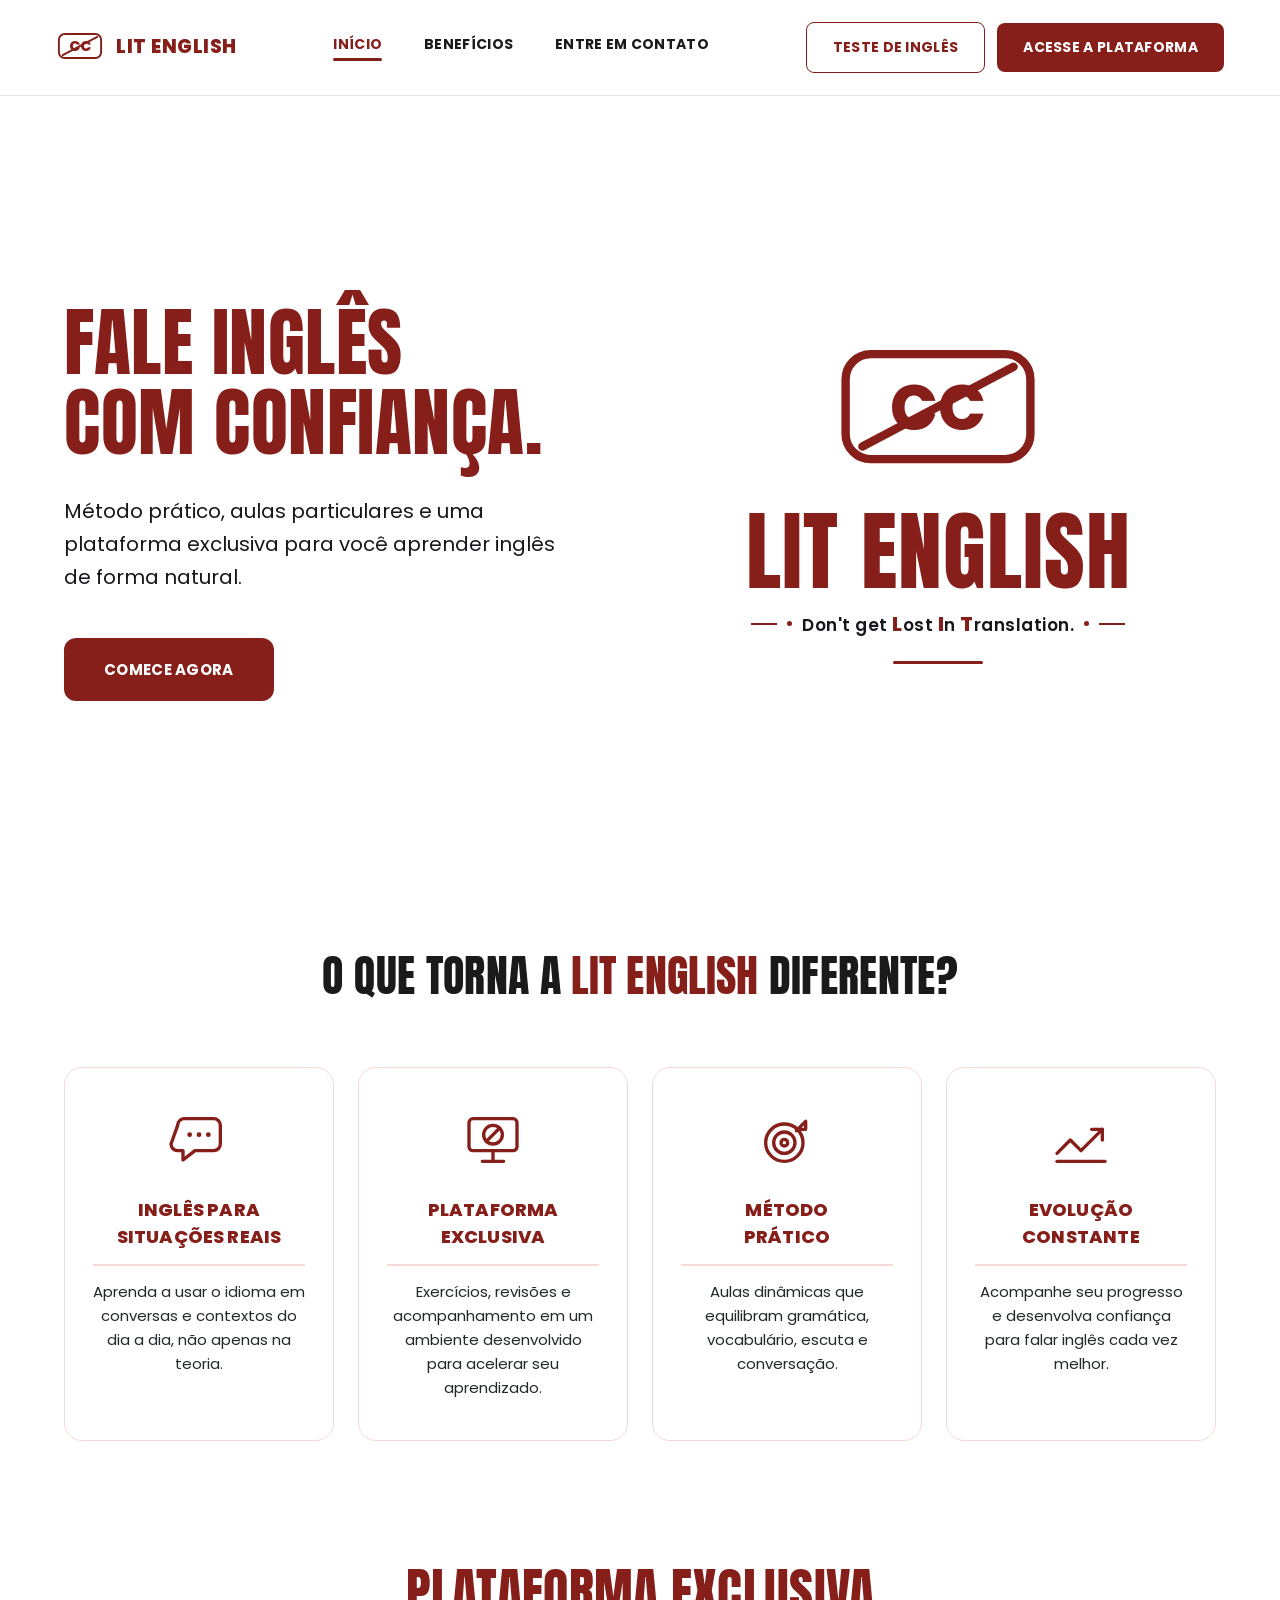
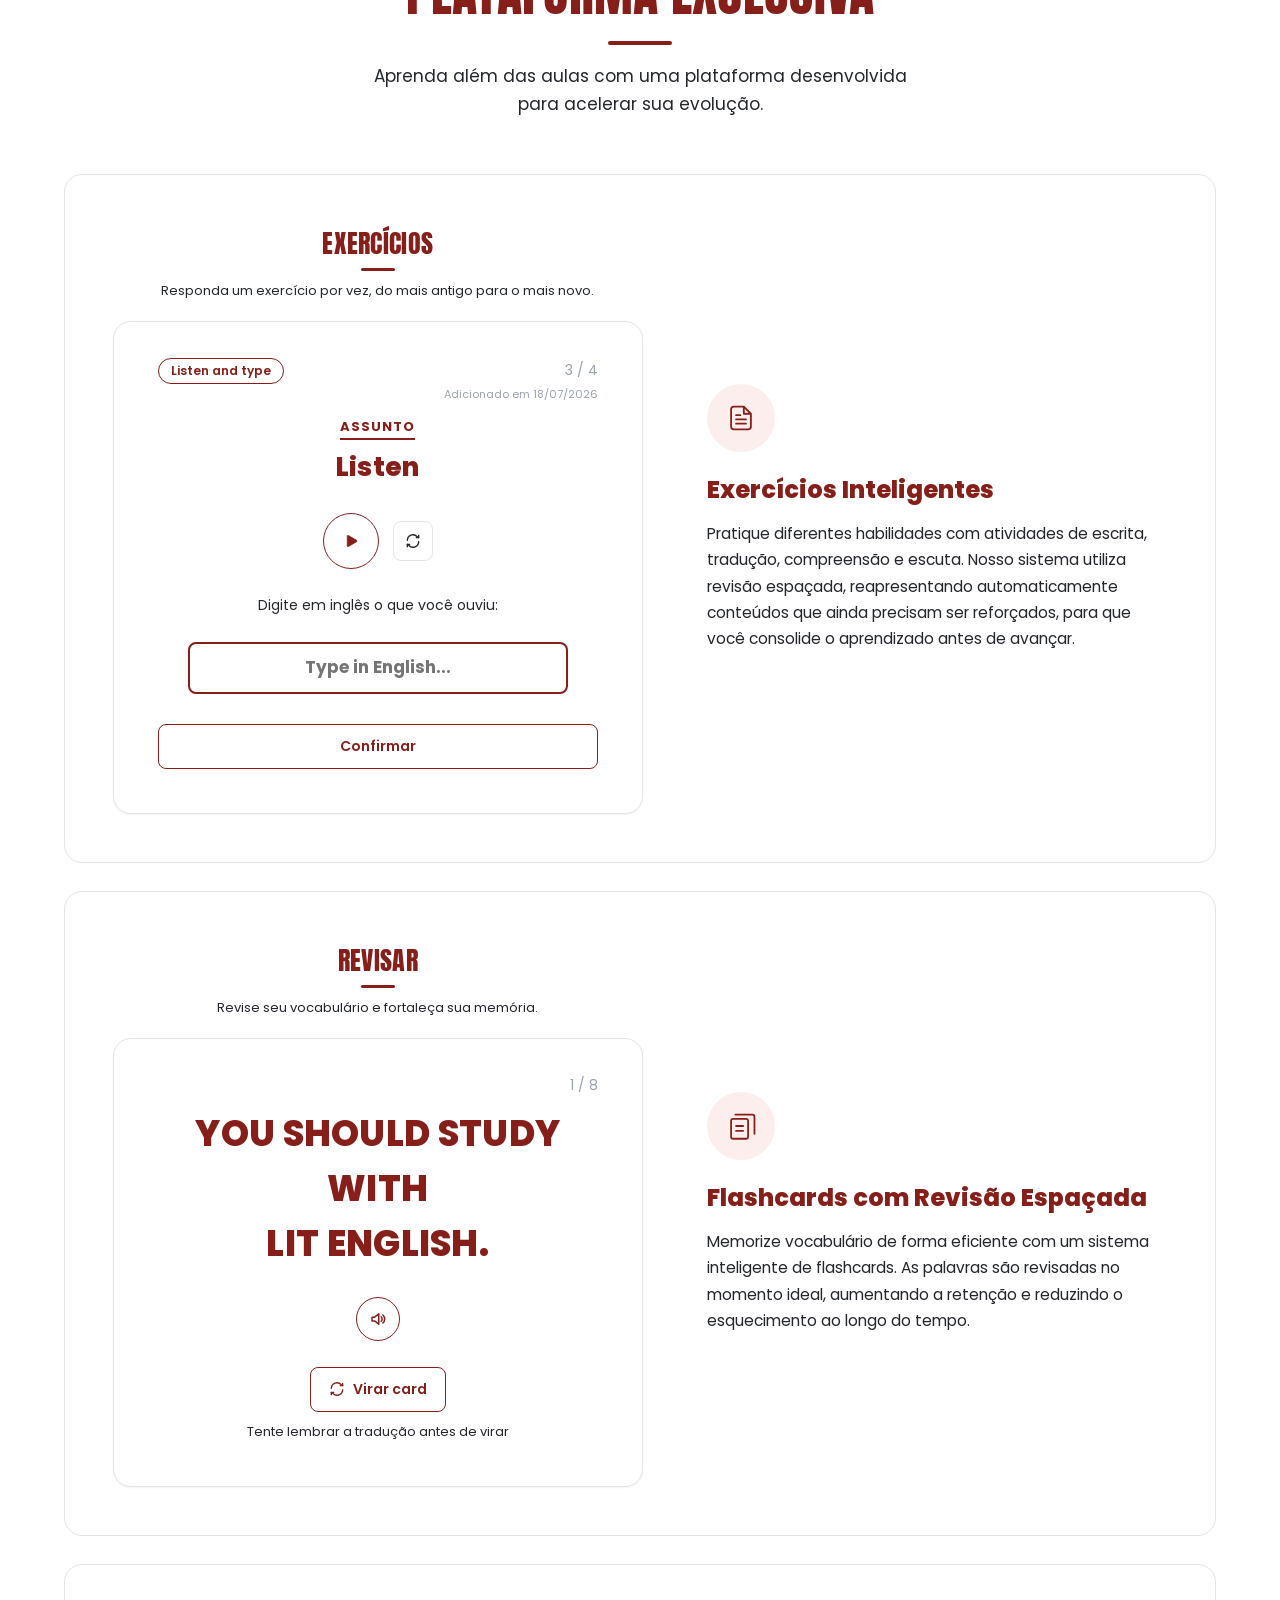
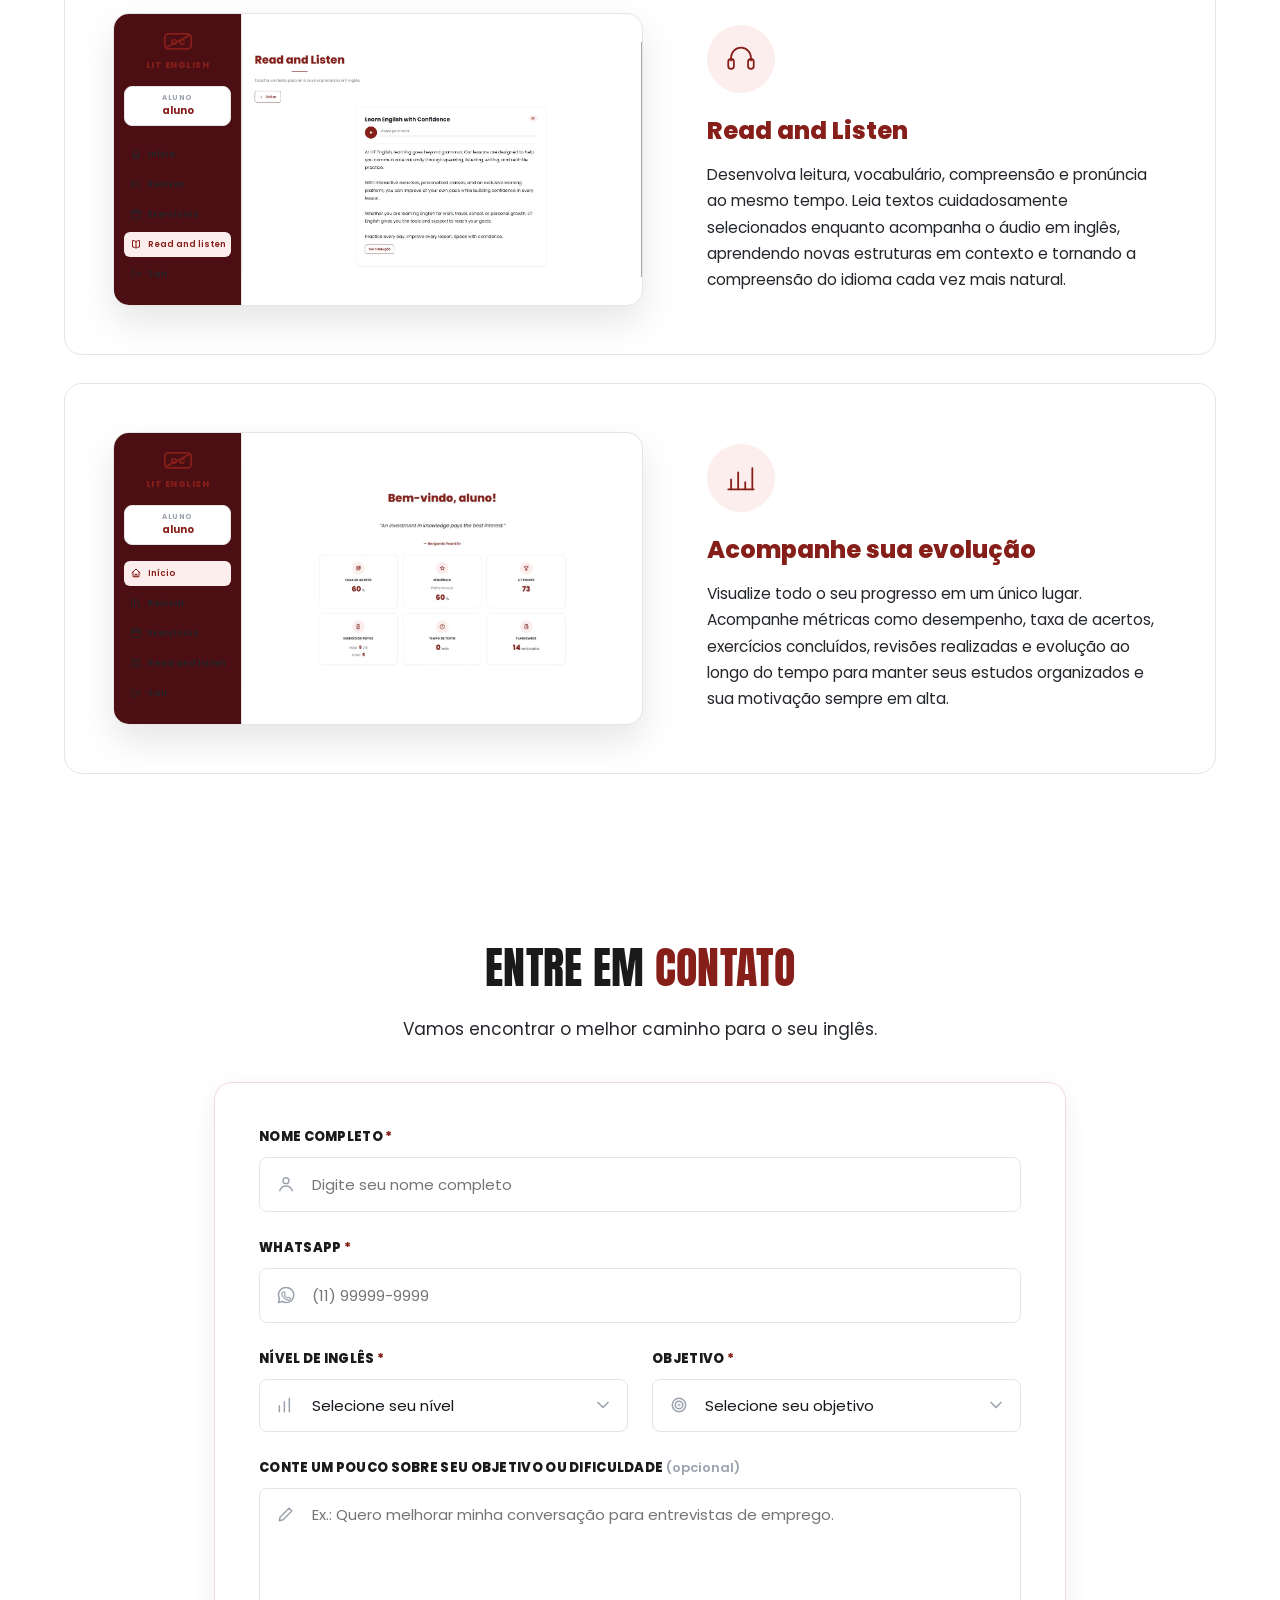
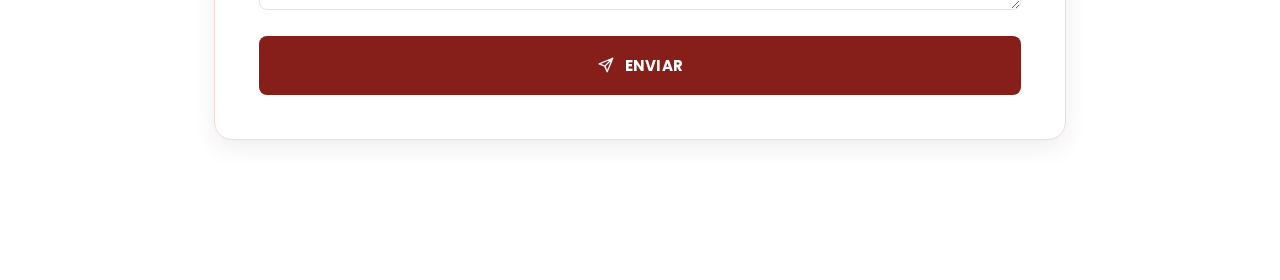
==== commit da9ef676: "console" ====
--- a/lit_english_frontend/index.html
+++ b/lit_english_frontend/index.html
@@ -3,6 +3,9 @@
 <head>
   <meta charset="UTF-8" />
   <meta name="viewport" content="width=device-width, initial-scale=1.0" />
+
+  <meta name="google-site-verification" content="LKIPymf3N4QtZPL9Ly7-wQXhLHanXXRMLs4UD2ssCkw" />
+  
   <title>LIT English — Fale Inglês com Confiança</title>
   <link rel="stylesheet" href="css/style.css" />
   <link rel="stylesheet" href="css/landing.css" />
--- a/lit_english_frontend/css/style.css
+++ b/lit_english_frontend/css/style.css
@@ -41,8 +41,6 @@
 html, body {
   margin: 0;
   padding: 0;
-  height: 100%;
-  overflow: hidden;
 }
 
 body {
@@ -50,34 +48,24 @@
   color: var(--text);
   background: var(--bg);
   -webkit-font-smoothing: antialiased;
+}
+
+/* ---------- Travado só DENTRO da plataforma ----------
+   As telas internas do app (Home, Aprender, Talk...) ficam fixas na tela,
+   sem barra de rolagem visível — o scroll acontece só dentro de áreas
+   internas como .main. Landing page e telas de login/cadastro NÃO entram
+   nessa trava: continuam com scroll normal do navegador, em qualquer
+   tamanho de tela. */
+html {
+  scrollbar-width: none;
+}
+html::-webkit-scrollbar {
+  display: none;
+}
+
+body:not(.landing-page):not(.auth-page) {
   height: 100dvh;
   overflow: hidden;
-}
-
-/* ---------- Tudo fixo na tela: nenhuma barra de rolagem visível ----------
-   As áreas que precisam de mais conteúdo do que cabe continuam roláveis
-   ao toque/scroll do mouse, mas sem exibir a barra, para não "quebrar"
-   telas menores enquanto tudo fica visualmente fixo. */
-html {
-  scrollbar-width: none;
-}
-html::-webkit-scrollbar {
-  display: none;
-}
-
-/* No celular a landing page e as telas de login/cadastro têm mais conteúdo
-   do que cabe em 100dvh (principalmente com teclado aberto ou telas
-   pequenas), então elas precisam poder rolar — diferente das telas
-   internas do app (Home, Aprender, Talk...), que continuam fixas com
-   rolagem só dentro de .main. */
-@media (max-width: 860px) {
-  body.landing-page,
-  body.auth-page {
-    height: auto;
-    min-height: 100dvh;
-    overflow-y: auto;
-    -webkit-overflow-scrolling: touch;
-  }
 }
 .app-shell,
 .sidebar,
@@ -4945,7 +4933,7 @@
 .analytics-title-wrap p {
   margin: 0;
   color: #6f6970;
-  font-size: 13px;
+  font-size: 14px;
 }
 
 .analytics-date {
@@ -4959,9 +4947,43 @@
   justify-content: space-between;
   padding: 0 13px;
   color: #262026;
+  font-size: 13px;
+  cursor: pointer;
+}
+
+.analytics-topbar-actions {
+  display: flex;
+  align-items: center;
+  gap: 10px;
+  flex-wrap: wrap;
+}
+
+.analytics-sync-btn {
+  height: 44px;
+  border: 1px solid #dcd9dc;
+  border-radius: 7px;
+  background: #fff;
+  padding: 0 15px;
+  color: #262026;
+  font-size: 13px;
+  font-weight: 500;
+  cursor: pointer;
+  white-space: nowrap;
+}
+
+.analytics-sync-btn:disabled {
+  opacity: 0.6;
+  cursor: default;
+}
+
+.analytics-sync-status {
   font-size: 12px;
-  cursor: pointer;
-}
+  color: #6f6970;
+  margin-top: 6px;
+}
+
+.analytics-sync-status.is-error { color: #a3242f; }
+.analytics-sync-status.is-ok { color: #159447; }
 
 .analytics-date .date-left {
   display: flex;
@@ -4989,7 +5011,7 @@
   background: #fff;
   padding: 15px 17px 12px;
   position: relative;
-  overflow: hidden;
+  overflow: visible;
 }
 
 .analytics-kpi-icon {
@@ -5011,23 +5033,24 @@
 }
 
 .analytics-kpi-label {
-  font-size: 12px;
+  font-size: 13px;
   color: #3c373d;
   margin: 0 0 3px;
 }
 
 .analytics-kpi-value {
-  font-size: 25px;
-  line-height: 1.05;
+  font-size: clamp(18px, 2vw, 25px);
+  line-height: 1.15;
   font-weight: 600;
-  letter-spacing: -0.55px;
+  letter-spacing: -0.4px;
   color: #53101f;
-  white-space: nowrap;
+  white-space: normal;
+  overflow-wrap: anywhere;
 }
 
 .analytics-kpi-change {
   margin-top: 7px;
-  font-size: 11px;
+  font-size: 12px;
   color: #159447;
 }
 
@@ -5038,7 +5061,7 @@
 
 .analytics-kpi-period {
   margin-top: 3px;
-  font-size: 10px;
+  font-size: 11px;
   color: #777279;
 }
 
@@ -5067,15 +5090,15 @@
 
 .analytics-card h2 {
   margin: 0;
-  font-size: 15px;
-  line-height: 1.2;
+  font-size: 16px;
+  line-height: 1.25;
   font-weight: 650;
   color: #251c23;
 }
 
 .analytics-card .card-desc {
   margin: 5px 0 14px;
-  font-size: 11px;
+  font-size: 12px;
   color: #79737a;
 }
 
@@ -5097,7 +5120,7 @@
   gap: 18px;
   flex-wrap: wrap;
   margin: 2px 0 10px;
-  font-size: 10px;
+  font-size: 11px;
   color: #5e585e;
 }
 
@@ -5145,13 +5168,13 @@
 }
 
 .analytics-donut-total {
-  font-size: 14px;
+  font-size: 15px;
   font-weight: 600;
   color: #3a2830;
 }
 
 .analytics-donut-caption {
-  font-size: 9px;
+  font-size: 10px;
   color: #817b81;
   margin-top: 2px;
 }
@@ -5179,19 +5202,20 @@
 }
 
 .analytics-cost-name {
-  font-size: 10px;
+  font-size: 11px;
   color: #676168;
+  overflow-wrap: anywhere;
 }
 
 .analytics-cost-value {
-  font-size: 11px;
+  font-size: 12px;
   color: #3f3840;
   white-space: nowrap;
 }
 
 .analytics-cost-share {
   grid-column: 2 / 4;
-  font-size: 10px;
+  font-size: 11px;
   color: #6f6970;
 }
 
@@ -5200,9 +5224,10 @@
   display: flex;
   align-items: flex-end;
   gap: 11px;
-  padding: 0 4px 22px;
+  padding: 10px 4px 22px;
   border-bottom: 1px solid #d9d6d9;
   position: relative;
+  box-sizing: border-box;
 }
 
 .analytics-bars::before,
@@ -5239,9 +5264,10 @@
 .analytics-bar-label {
   position: absolute;
   bottom: 4px;
-  font-size: 8px;
+  font-size: 10px;
   color: #777178;
   transform: translateY(100%);
+  white-space: nowrap;
 }
 
 .analytics-token-bars {
@@ -5250,9 +5276,10 @@
   align-items: flex-end;
   justify-content: space-around;
   gap: 12px;
-  padding: 0 10px 22px;
+  padding: 20px 10px 22px;
   border-bottom: 1px solid #d9d6d9;
   position: relative;
+  box-sizing: border-box;
 }
 
 .analytics-token-bar {
@@ -5265,24 +5292,24 @@
 
 .analytics-token-bar span {
   position: absolute;
-  top: -17px;
+  top: -18px;
   width: 100%;
   text-align: center;
-  font-size: 9px;
+  font-size: 11px;
   color: #29222a;
 }
 
 .analytics-token-label {
   position: absolute;
   bottom: 4px;
-  font-size: 9px;
+  font-size: 10px;
   color: #716a71;
 }
 
 .analytics-table {
   width: 100%;
   border-collapse: collapse;
-  font-size: 10px;
+  font-size: 12px;
   color: #4f484f;
 }
 
@@ -5310,8 +5337,9 @@
   display: flex;
   align-items: flex-end;
   gap: 14px;
-  padding: 0 8px 26px;
+  padding: 20px 8px 26px;
   border-bottom: 1px solid #dddadd;
+  box-sizing: border-box;
 }
 
 .analytics-waterfall-item {
@@ -5336,11 +5364,11 @@
 
 .analytics-waterfall-value {
   position: absolute;
-  top: -17px;
+  top: -18px;
   left: 0;
   right: 0;
   text-align: center;
-  font-size: 9px;
+  font-size: 11px;
   color: #4b444b;
   white-space: nowrap;
 }
@@ -5351,7 +5379,7 @@
   left: -5px;
   right: -5px;
   text-align: center;
-  font-size: 9px;
+  font-size: 10px;
   line-height: 1.15;
   color: #6d676e;
 }
@@ -5372,19 +5400,20 @@
 }
 
 .analytics-mini-kpi .mini-label {
-  font-size: 10px;
+  font-size: 11px;
   color: #6e686e;
   margin-bottom: 7px;
 }
 
 .analytics-mini-kpi .mini-value {
   color: #541321;
-  font-size: 22px;
+  font-size: clamp(17px, 1.8vw, 22px);
   font-weight: 600;
+  overflow-wrap: anywhere;
 }
 
 .analytics-mini-kpi .mini-sub {
-  font-size: 9px;
+  font-size: 10px;
   color: #8a848a;
   margin-top: 3px;
 }
@@ -5395,7 +5424,7 @@
   border-radius: 7px;
   padding: 10px 13px;
   color: #675d63;
-  font-size: 10px;
+  font-size: 11px;
   margin-bottom: 12px;
 }
 
@@ -5411,6 +5440,11 @@
   color: #2a2228;
 }
 
+@media (max-width: 1400px) {
+  .analytics-grid.three { grid-template-columns: 1fr 1fr; }
+  .analytics-grid.three section:last-child { grid-column: 1 / -1; }
+}
+
 @media (max-width: 1200px) {
   .analytics-kpis { grid-template-columns: repeat(3, 1fr); }
   .analytics-grid.three,
@@ -5418,15 +5452,19 @@
 }
 
 @media (max-width: 720px) {
-  .analytics-topbar { flex-direction: column; }
+  .analytics-topbar { flex-direction: column; align-items: stretch; }
+  .analytics-topbar-actions { width: 100%; }
   .analytics-date { width: 100%; min-width: 0; }
+  .analytics-sync-btn { flex: 1; }
   .analytics-kpis { grid-template-columns: repeat(2, 1fr); }
   .analytics-bottom-kpis { grid-template-columns: repeat(2, 1fr); }
   .analytics-donut-wrap { flex-direction: column; height: auto; padding-bottom: 12px; }
   .analytics-cost-list { width: 100%; }
+  .analytics-table { font-size: 11px; }
 }
 
 @media (max-width: 480px) {
   .analytics-kpis { grid-template-columns: 1fr; }
   .analytics-bottom-kpis { grid-template-columns: 1fr; }
-}
+  .analytics-table th, .analytics-table td { padding: 8px 6px; font-size: 10px; }
+}
